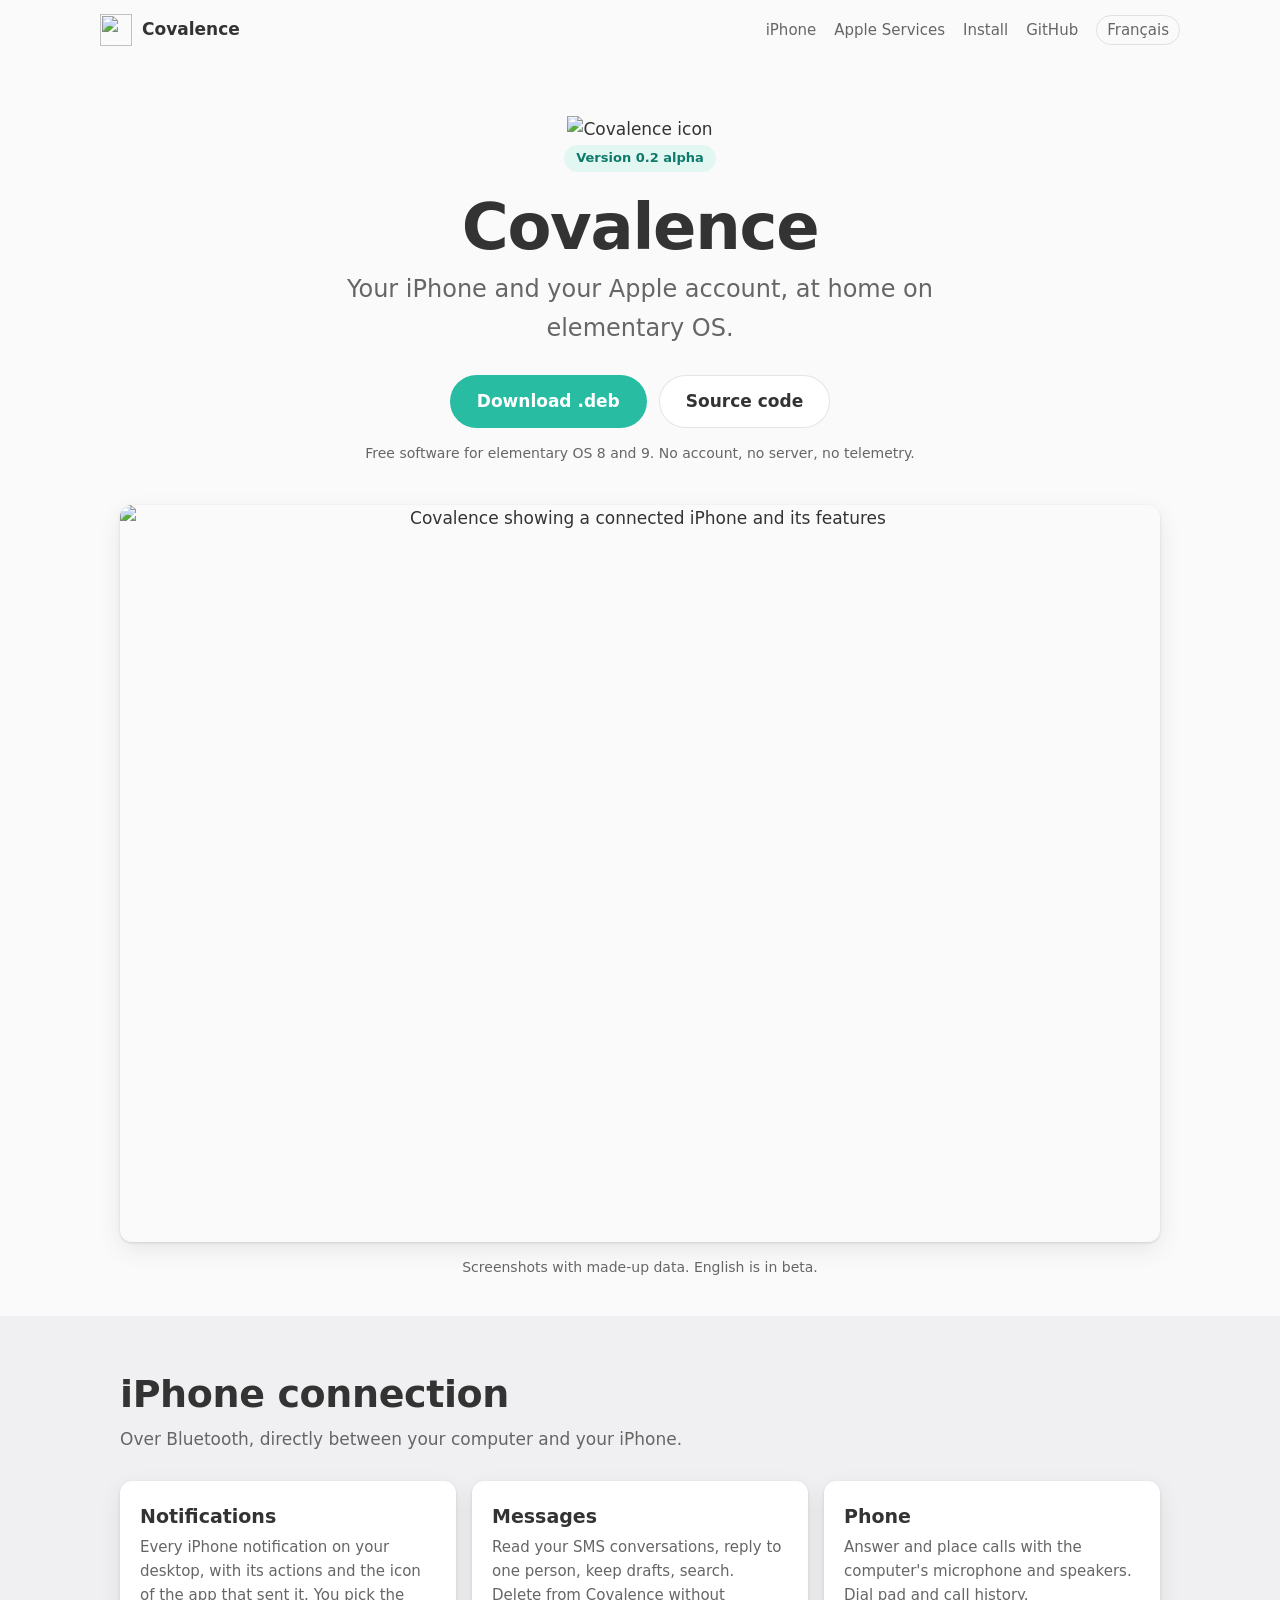
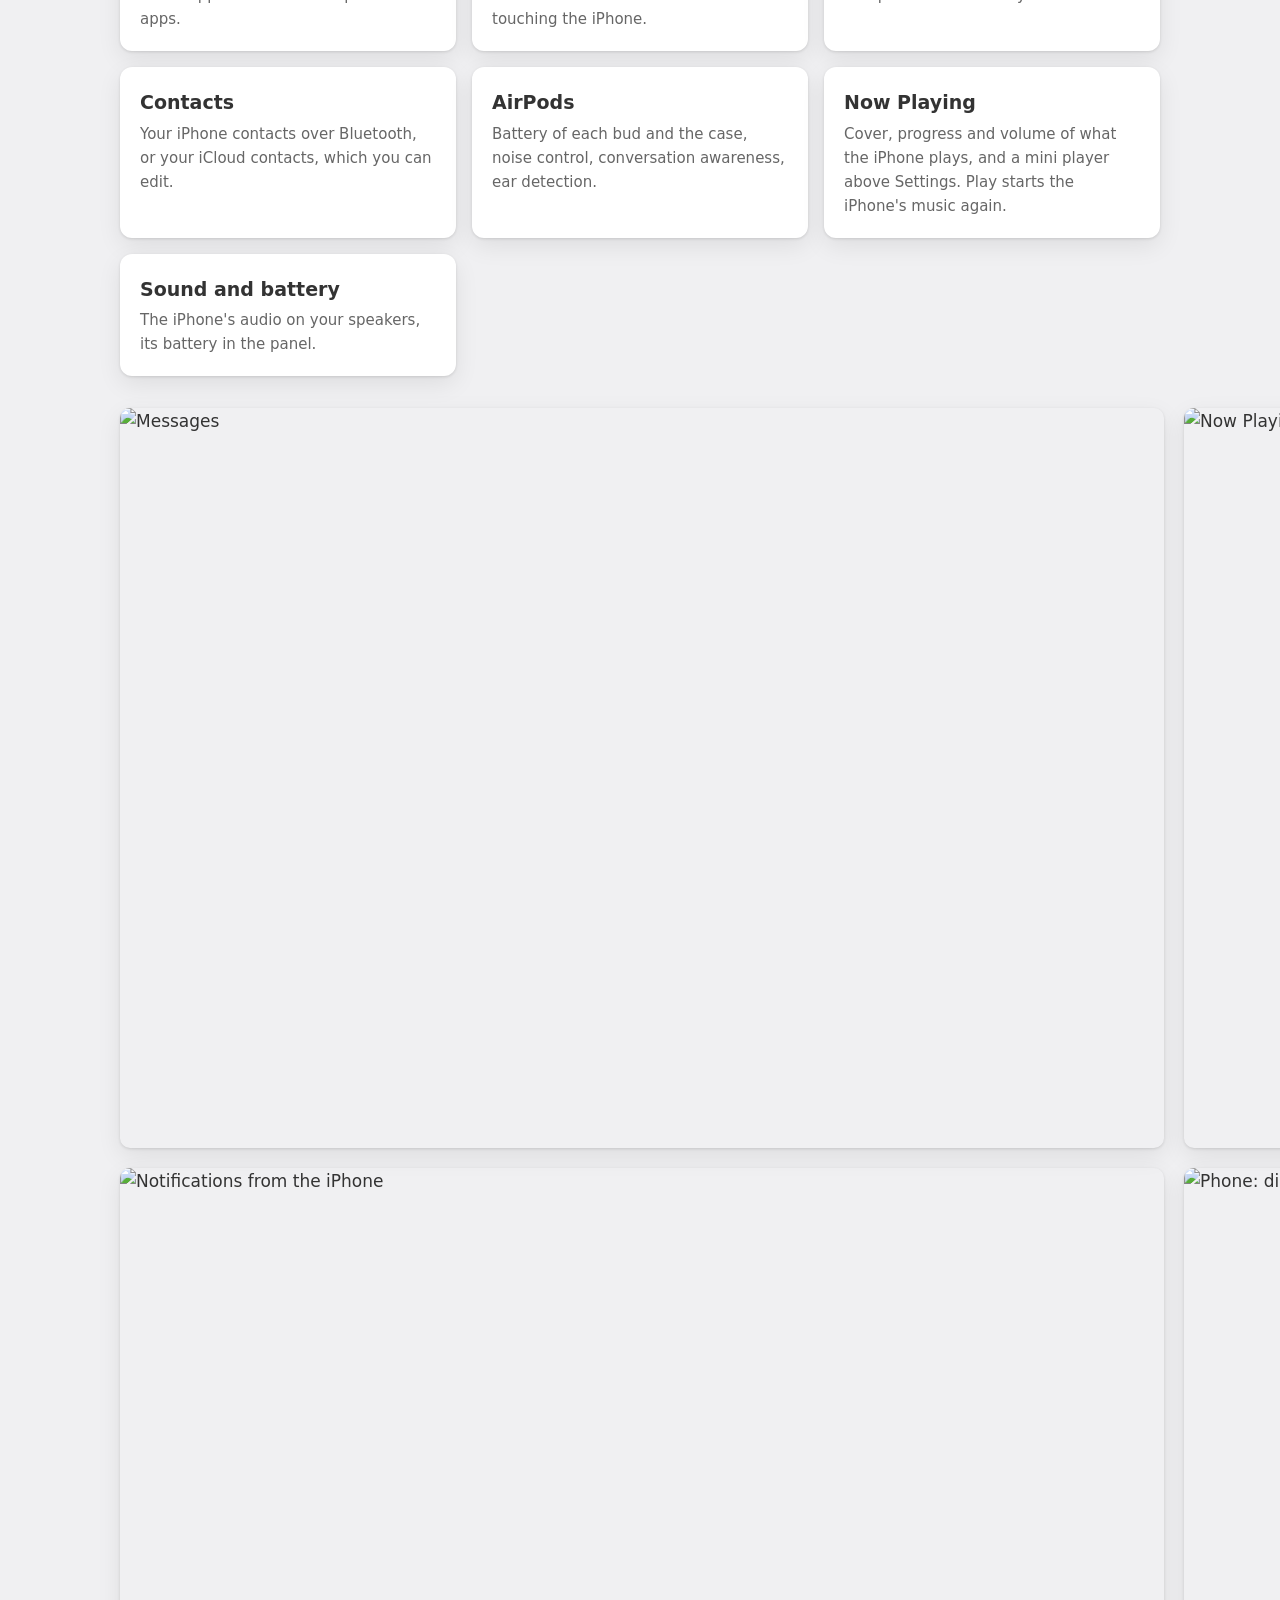
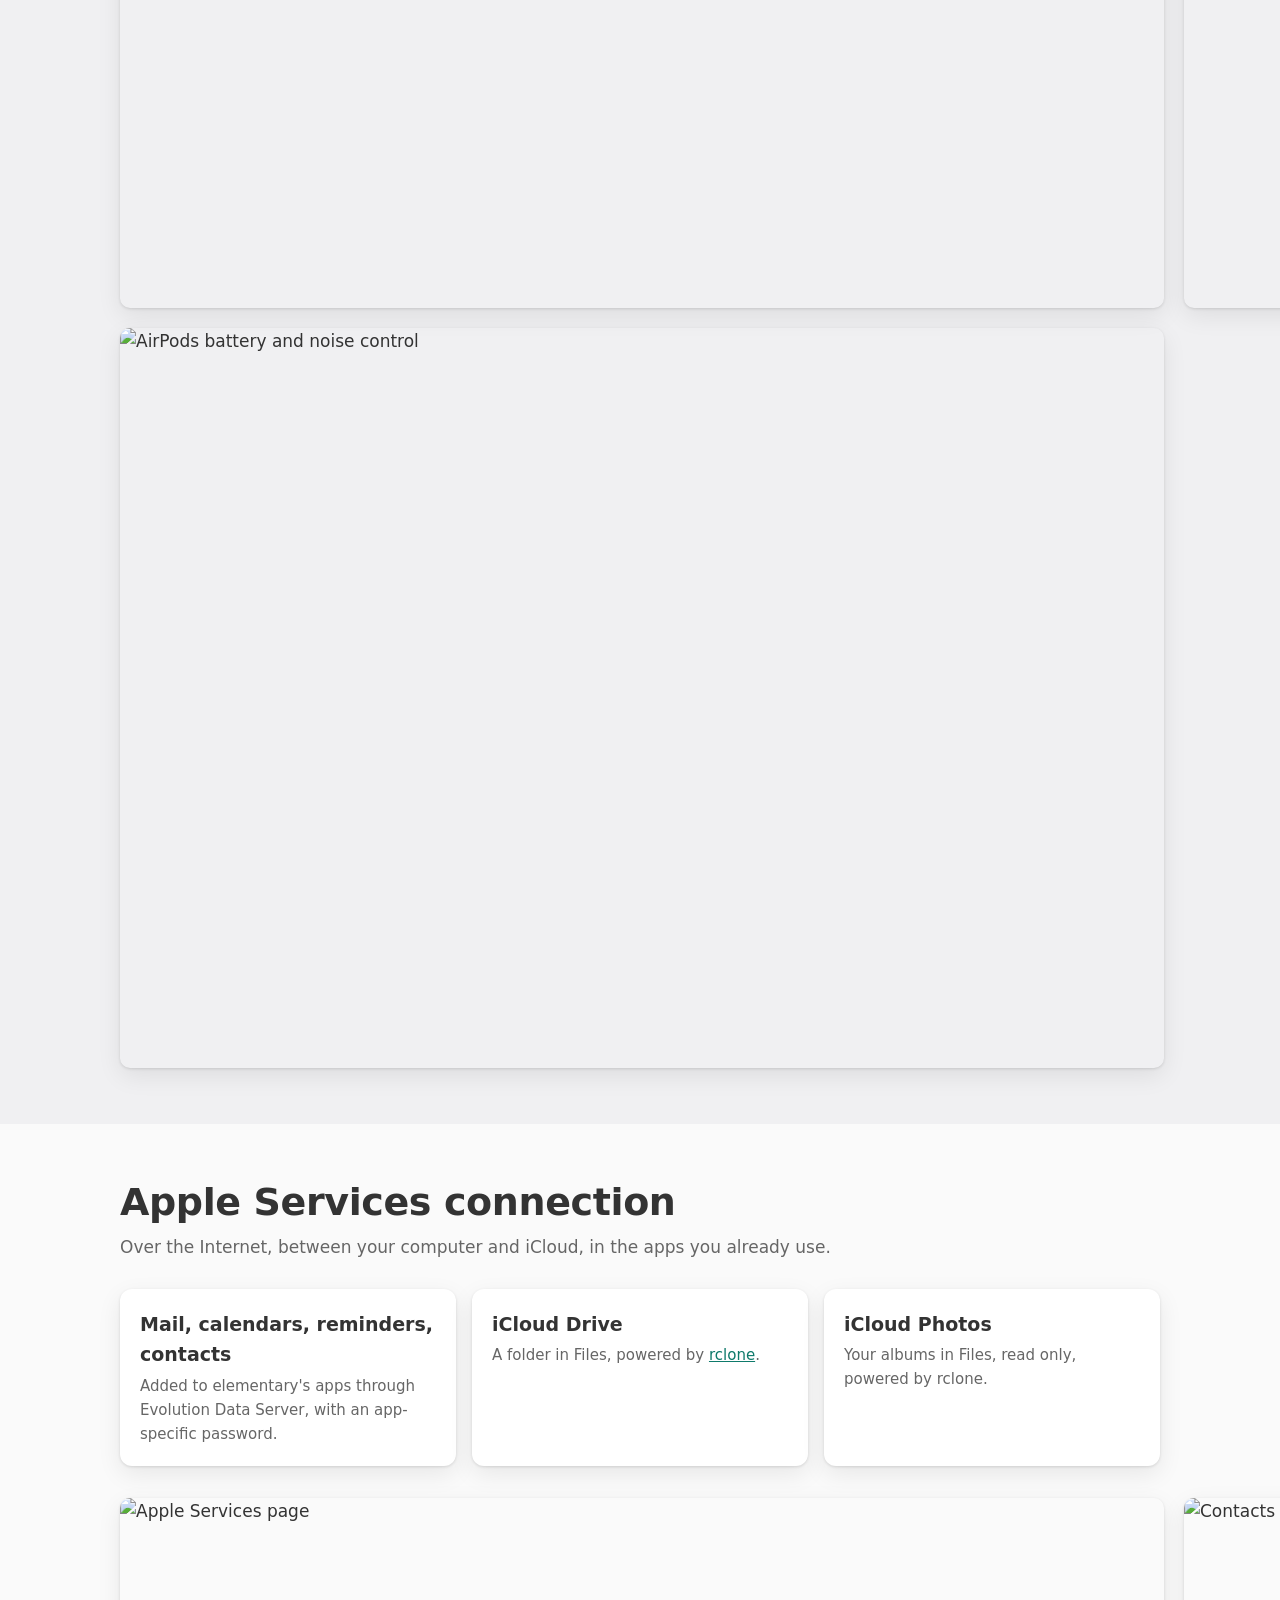
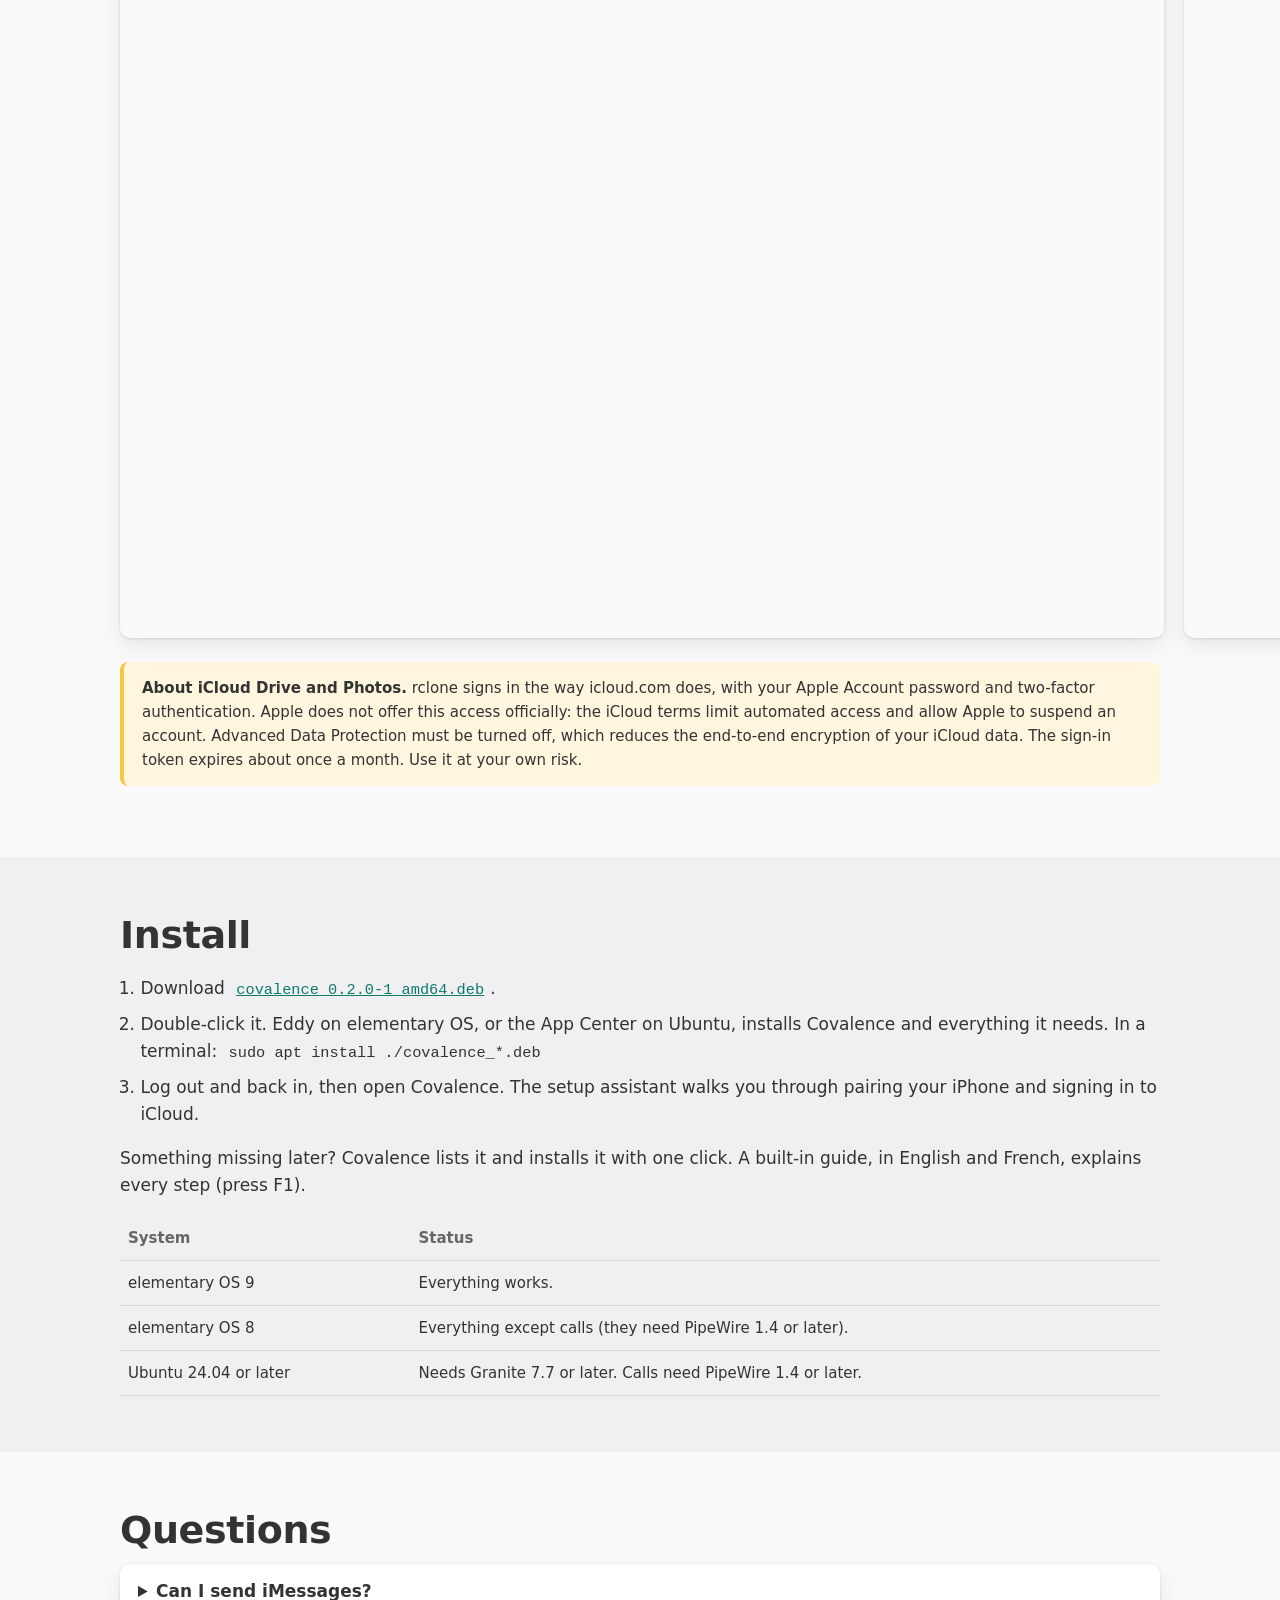
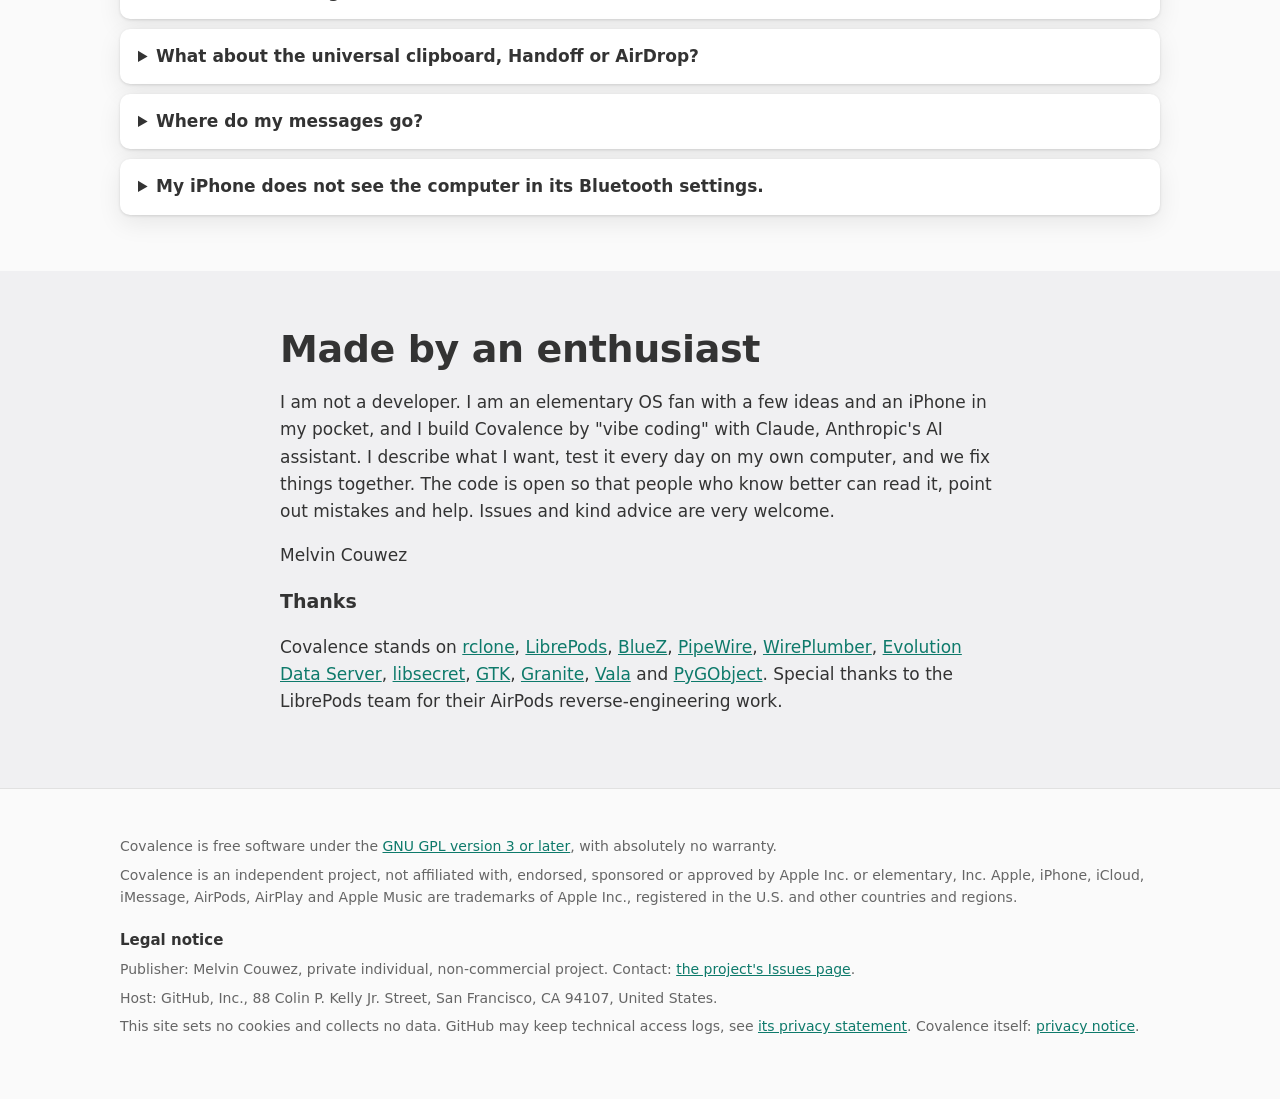
==== site/index.html @ 0061778c "Covalence 0.2.0 alpha Your iPhone and iCloud on elementary OS: notifications, messages, calls, conta" ====
<!doctype html>
<!-- SPDX-License-Identifier: GPL-3.0-or-later -->
<!-- SPDX-FileCopyrightText: 2026 Melvin Couwez -->
<html lang="en">
<head>
  <meta charset="utf-8">
  <meta name="viewport" content="width=device-width, initial-scale=1">
  <title>Covalence: your iPhone and iCloud on elementary OS</title>
  <meta name="description" content="Covalence brings iPhone notifications, messages, calls, contacts, AirPods and iCloud to elementary OS. Free software, no server, no telemetry.">
  <link rel="icon" href="icon.svg" type="image/svg+xml">
  <link rel="alternate" hreflang="fr" href="fr/">
  <link rel="stylesheet" href="style.css">
</head>
<body>
  <header class="wrap bar">
    <a class="brand" href="./"><img src="icon.svg" alt="">Covalence</a>
    <nav>
      <a class="section" href="#iphone">iPhone</a>
      <a class="section" href="#apple">Apple Services</a>
      <a class="section" href="#install">Install</a>
      <a href="https://github.com/melvincouwez-alt/covalence">GitHub</a>
      <a class="lang" href="fr/" hreflang="fr" lang="fr">Français</a>
    </nav>
  </header>

  <main>
    <div class="wrap hero">
      <img class="icon" src="icon.svg" alt="Covalence icon">
      <div><span class="badge">Version 0.2 alpha</span></div>
      <h1>Covalence</h1>
      <p class="lead">Your iPhone and your Apple account, at home on elementary OS.</p>
      <div class="actions">
        <a class="button primary" href="https://github.com/melvincouwez-alt/covalence/releases/latest">Download .deb</a>
        <a class="button" href="https://github.com/melvincouwez-alt/covalence">Source code</a>
      </div>
      <p class="small">Free software for elementary OS 8 and 9. No account, no server, no telemetry.</p>
      <img class="shot" src="screenshots/device.png" width="1044" height="740" alt="Covalence showing a connected iPhone and its features">
      <p class="small">Screenshots with made-up data. English is in beta.</p>
    </div>

    <section id="iphone" class="alt">
      <div class="wrap">
        <h2>iPhone connection</h2>
        <p class="intro">Over Bluetooth, directly between your computer and your iPhone.</p>
        <div class="grid">
          <div class="card"><h3>Notifications</h3><p>Every iPhone notification on your desktop, with its actions and the icon of the app that sent it. You pick the apps.</p></div>
          <div class="card"><h3>Messages</h3><p>Read your SMS conversations, reply to one person, keep drafts, search. Delete from Covalence without touching the iPhone.</p></div>
          <div class="card"><h3>Phone</h3><p>Answer and place calls with the computer's microphone and speakers. Dial pad and call history.</p></div>
          <div class="card"><h3>Contacts</h3><p>Your iPhone contacts over Bluetooth, or your iCloud contacts, which you can edit.</p></div>
          <div class="card"><h3>AirPods</h3><p>Battery of each bud and the case, noise control, conversation awareness, ear detection.</p></div>
          <div class="card"><h3>Now Playing</h3><p>Cover, progress and volume of what the iPhone plays, and a mini player above Settings. Play starts the iPhone's music again.</p></div>
          <div class="card"><h3>Sound and battery</h3><p>The iPhone's audio on your speakers, its battery in the panel.</p></div>
        </div>
        <div class="pair">
          <img src="screenshots/messages.png" width="1044" height="740" alt="Messages">
          <img src="screenshots/nowplaying.png" width="1044" height="740" alt="Now Playing">
          <img src="screenshots/notifications.png" width="1044" height="740" alt="Notifications from the iPhone">
          <img src="screenshots/phone.png" width="1044" height="740" alt="Phone: dial pad and call history">
          <img src="screenshots/headphones.png" width="1044" height="740" alt="AirPods battery and noise control">
        </div>
      </div>
    </section>

    <section id="apple">
      <div class="wrap">
        <h2>Apple Services connection</h2>
        <p class="intro">Over the Internet, between your computer and iCloud, in the apps you already use.</p>
        <div class="grid">
          <div class="card"><h3>Mail, calendars, reminders, contacts</h3><p>Added to elementary's apps through Evolution Data Server, with an app-specific password.</p></div>
          <div class="card"><h3>iCloud Drive</h3><p>A folder in Files, powered by <a href="https://rclone.org">rclone</a>.</p></div>
          <div class="card"><h3>iCloud Photos</h3><p>Your albums in Files, read only, powered by rclone.</p></div>
        </div>
        <div class="pair">
          <img src="screenshots/services.png" width="1044" height="740" alt="Apple Services page">
          <img src="screenshots/contacts.png" width="1044" height="740" alt="Contacts">
        </div>
        <p class="note"><strong>About iCloud Drive and Photos.</strong> rclone signs in the way icloud.com does, with your Apple Account password and two-factor authentication. Apple does not offer this access officially: the iCloud terms limit automated access and allow Apple to suspend an account. Advanced Data Protection must be turned off, which reduces the end-to-end encryption of your iCloud data. The sign-in token expires about once a month. Use it at your own risk.</p>
      </div>
    </section>

    <section id="install" class="alt">
      <div class="wrap">
        <h2>Install</h2>
        <ol class="steps">
          <li>Download <a href="https://github.com/melvincouwez-alt/covalence/releases/latest"><code>covalence_0.2.0-1_amd64.deb</code></a>.</li>
          <li>Double-click it. Eddy on elementary OS, or the App Center on Ubuntu, installs Covalence and everything it needs. In a terminal: <code>sudo apt install ./covalence_*.deb</code></li>
          <li>Log out and back in, then open Covalence. The setup assistant walks you through pairing your iPhone and signing in to iCloud.</li>
        </ol>
        <p>Something missing later? Covalence lists it and installs it with one click. A built-in guide, in English and French, explains every step (press F1).</p>
        <table>
          <tr><th>System</th><th>Status</th></tr>
          <tr><td>elementary OS 9</td><td>Everything works.</td></tr>
          <tr><td>elementary OS 8</td><td>Everything except calls (they need PipeWire 1.4 or later).</td></tr>
          <tr><td>Ubuntu 24.04 or later</td><td>Needs Granite 7.7 or later. Calls need PipeWire 1.4 or later.</td></tr>
        </table>
      </div>
    </section>

    <section id="faq">
      <div class="wrap">
        <h2>Questions</h2>
        <details><summary>Can I send iMessages?</summary><p>No. Bluetooth only lets a computer send an SMS to one person. Group replies and attachments stay on the iPhone.</p></details>
        <details><summary>What about the universal clipboard, Handoff or AirDrop?</summary><p>Not possible: they need Apple's own encryption and Wi-Fi stack.</p></details>
        <details><summary>Where do my messages go?</summary><p>Nowhere but your computer. Covalence has no server and sends no statistics. Read the <a href="https://github.com/melvincouwez-alt/covalence/blob/HEAD/docs/privacy.md">privacy notice</a>.</p></details>
        <details><summary>My iPhone does not see the computer in its Bluetooth settings.</summary><p>That is normal for this kind of accessory. The guide shows how to pair with the free nRF Connect app.</p></details>
      </div>
    </section>

    <section class="alt">
      <div class="wrap who">
        <h2>Made by an enthusiast</h2>
        <p>I am not a developer. I am an elementary OS fan with a few ideas and an iPhone in my pocket, and I build Covalence by "vibe coding" with Claude, Anthropic's AI assistant. I describe what I want, test it every day on my own computer, and we fix things together. The code is open so that people who know better can read it, point out mistakes and help. Issues and kind advice are very welcome.</p>
        <p>Melvin Couwez</p>
        <h3>Thanks</h3>
        <p>Covalence stands on
          <a href="https://github.com/rclone/rclone">rclone</a>,
          <a href="https://github.com/librepods-org/librepods">LibrePods</a>,
          <a href="https://github.com/bluez/bluez">BlueZ</a>,
          <a href="https://gitlab.freedesktop.org/pipewire/pipewire">PipeWire</a>,
          <a href="https://gitlab.freedesktop.org/pipewire/wireplumber">WirePlumber</a>,
          <a href="https://gitlab.gnome.org/GNOME/evolution-data-server">Evolution Data Server</a>,
          <a href="https://gitlab.gnome.org/GNOME/libsecret">libsecret</a>,
          <a href="https://gitlab.gnome.org/GNOME/gtk">GTK</a>,
          <a href="https://github.com/elementary/granite">Granite</a>,
          <a href="https://gitlab.gnome.org/GNOME/vala">Vala</a> and
          <a href="https://gitlab.gnome.org/GNOME/pygobject">PyGObject</a>.
          Special thanks to the LibrePods team for their AirPods reverse-engineering work.</p>
      </div>
    </section>
  </main>

  <footer>
    <div class="wrap">
      <p>Covalence is free software under the <a href="https://github.com/melvincouwez-alt/covalence/blob/HEAD/LICENSE">GNU GPL version 3 or later</a>, with absolutely no warranty.</p>
      <p>Covalence is an independent project, not affiliated with, endorsed, sponsored or approved by Apple Inc. or elementary, Inc. Apple, iPhone, iCloud, iMessage, AirPods, AirPlay and Apple Music are trademarks of Apple Inc., registered in the U.S. and other countries and regions.</p>
      <h3>Legal notice</h3>
      <p>Publisher: Melvin Couwez, private individual, non-commercial project. Contact: <a href="https://github.com/melvincouwez-alt/covalence/issues">the project's Issues page</a>.</p>
      <p>Host: GitHub, Inc., 88 Colin P. Kelly Jr. Street, San Francisco, CA 94107, United States.</p>
      <p>This site sets no cookies and collects no data. GitHub may keep technical access logs, see <a href="https://docs.github.com/en/site-policy/privacy-policies/github-general-privacy-statement">its privacy statement</a>. Covalence itself: <a href="https://github.com/melvincouwez-alt/covalence/blob/HEAD/docs/privacy.md">privacy notice</a>.</p>
    </div>
  </footer>
</body>
</html>
---- site/style.css ----
/* SPDX-License-Identifier: GPL-3.0-or-later */
/* SPDX-FileCopyrightText: 2026 Melvin Couwez */
:root {
  --bg: #fafafa;
  --bg-alt: #f0f0f2;
  --card: #ffffff;
  --text: #333333;
  --dim: #666666;
  --line: rgba(0, 0, 0, 0.1);
  --accent: #0e7a6b;
  --accent-soft: #e3f7f2;
  --button: #28bca3;
  --button-text: #ffffff;
  --warn-bg: #fff6e0;
  --warn-line: #f9c440;
  --shadow: 0 1px 3px rgba(0, 0, 0, 0.12), 0 8px 24px rgba(0, 0, 0, 0.08);
  color-scheme: light dark;
}

@media (prefers-color-scheme: dark) {
  :root {
    --bg: #1f1f23;
    --bg-alt: #26262b;
    --card: #2d2d33;
    --text: #e8e8ea;
    --dim: #a8a8b0;
    --line: rgba(255, 255, 255, 0.1);
    --accent: #89ffdd;
    --accent-soft: #1d3a34;
    --button: #28bca3;
    --button-text: #0b1f1b;
    --warn-bg: #3a3222;
    --warn-line: #d48e15;
    --shadow: 0 1px 3px rgba(0, 0, 0, 0.4), 0 8px 24px rgba(0, 0, 0, 0.3);
  }
}

* { box-sizing: border-box; }

html { -webkit-text-size-adjust: 100%; }

body {
  margin: 0;
  background: var(--bg);
  color: var(--text);
  font-family: "Inter", "Open Sans", system-ui, -apple-system, "Segoe UI", Roboto, sans-serif;
  font-size: 17px;
  line-height: 1.6;
}

a { color: var(--accent); }

img { max-width: 100%; height: auto; }

.wrap { max-width: 1080px; margin: 0 auto; padding: 0 20px; }

/* top bar */
.bar { display: flex; align-items: center; justify-content: space-between; padding: 14px 0; }
.bar .brand { display: flex; align-items: center; gap: 10px; font-weight: 700; color: var(--text); text-decoration: none; }
.bar .brand img { width: 32px; height: 32px; }
.bar nav { display: flex; gap: 18px; align-items: center; font-size: 15px; }
.bar nav a { color: var(--dim); text-decoration: none; }
.bar nav a:hover { color: var(--text); }
.lang { border: 1px solid var(--line); border-radius: 999px; padding: 2px 10px; }

/* hero */
.hero { text-align: center; padding: 56px 20px 24px; }
.hero img.icon { width: 160px; height: 160px; }
.hero h1 { font-size: clamp(40px, 7vw, 64px); line-height: 1.1; margin: 12px 0 8px; letter-spacing: -0.02em; }
.hero p.lead { font-size: clamp(19px, 2.6vw, 24px); color: var(--dim); max-width: 720px; margin: 0 auto 28px; }
.badge { display: inline-block; font-size: 13px; font-weight: 600; color: var(--accent); background: var(--accent-soft); border-radius: 999px; padding: 3px 12px; margin-bottom: 8px; }

.actions { display: flex; flex-wrap: wrap; gap: 12px; justify-content: center; }
.button { display: inline-block; padding: 12px 26px; border-radius: 999px; font-weight: 600; text-decoration: none; border: 1px solid var(--line); color: var(--text); background: var(--card); }
.button.primary { background: var(--button); color: var(--button-text); border-color: transparent; }
.button:hover { filter: brightness(1.05); }
.small { font-size: 14px; color: var(--dim); }

.shot { display: block; margin: 40px auto 0; border-radius: 12px; box-shadow: var(--shadow); }

/* sections */
section { padding: 56px 0; }
section.alt { background: var(--bg-alt); }
h2 { font-size: clamp(28px, 4vw, 38px); line-height: 1.2; margin: 0 0 8px; letter-spacing: -0.01em; }
h2 + p.intro { color: var(--dim); margin-top: 0; max-width: 760px; }
h3 { font-size: 19px; margin: 0 0 4px; }

.grid { display: grid; grid-template-columns: repeat(auto-fit, minmax(280px, 1fr)); gap: 16px; margin-top: 28px; }
.card { background: var(--card); border-radius: 12px; padding: 20px; box-shadow: var(--shadow); }
.card p { margin: 0; color: var(--dim); font-size: 15px; }

.pair { display: grid; grid-template-columns: 1fr 1fr; gap: 20px; margin-top: 32px; }
.pair img { border-radius: 10px; box-shadow: var(--shadow); }
@media (max-width: 720px) { .pair { grid-template-columns: 1fr; } }

.note { background: var(--warn-bg); border-left: 4px solid var(--warn-line); border-radius: 8px; padding: 14px 18px; margin-top: 24px; font-size: 15px; }

ol.steps { padding-left: 1.2em; }
ol.steps li { margin-bottom: 8px; }
code { font-family: "Roboto Mono", ui-monospace, monospace; font-size: 0.9em; background: var(--bg-alt); padding: 1px 6px; border-radius: 4px; }

table { width: 100%; border-collapse: collapse; margin-top: 16px; font-size: 15px; }
th, td { text-align: left; padding: 10px 8px; border-bottom: 1px solid var(--line); vertical-align: top; }
th { color: var(--dim); font-weight: 600; }

details { background: var(--card); border-radius: 10px; padding: 14px 18px; margin-top: 10px; box-shadow: var(--shadow); }
summary { cursor: pointer; font-weight: 600; }
details p { color: var(--dim); margin: 10px 0 0; }

.who { max-width: 760px; }

footer { padding: 40px 0 56px; font-size: 14px; color: var(--dim); border-top: 1px solid var(--line); }
footer h3 { font-size: 15px; color: var(--text); margin-top: 20px; }
footer p { margin: 6px 0; }

@media (max-width: 720px) {
  .bar nav a.section { display: none; }
  .bar nav { gap: 12px; }
  .grid { grid-template-columns: 1fr; }
}
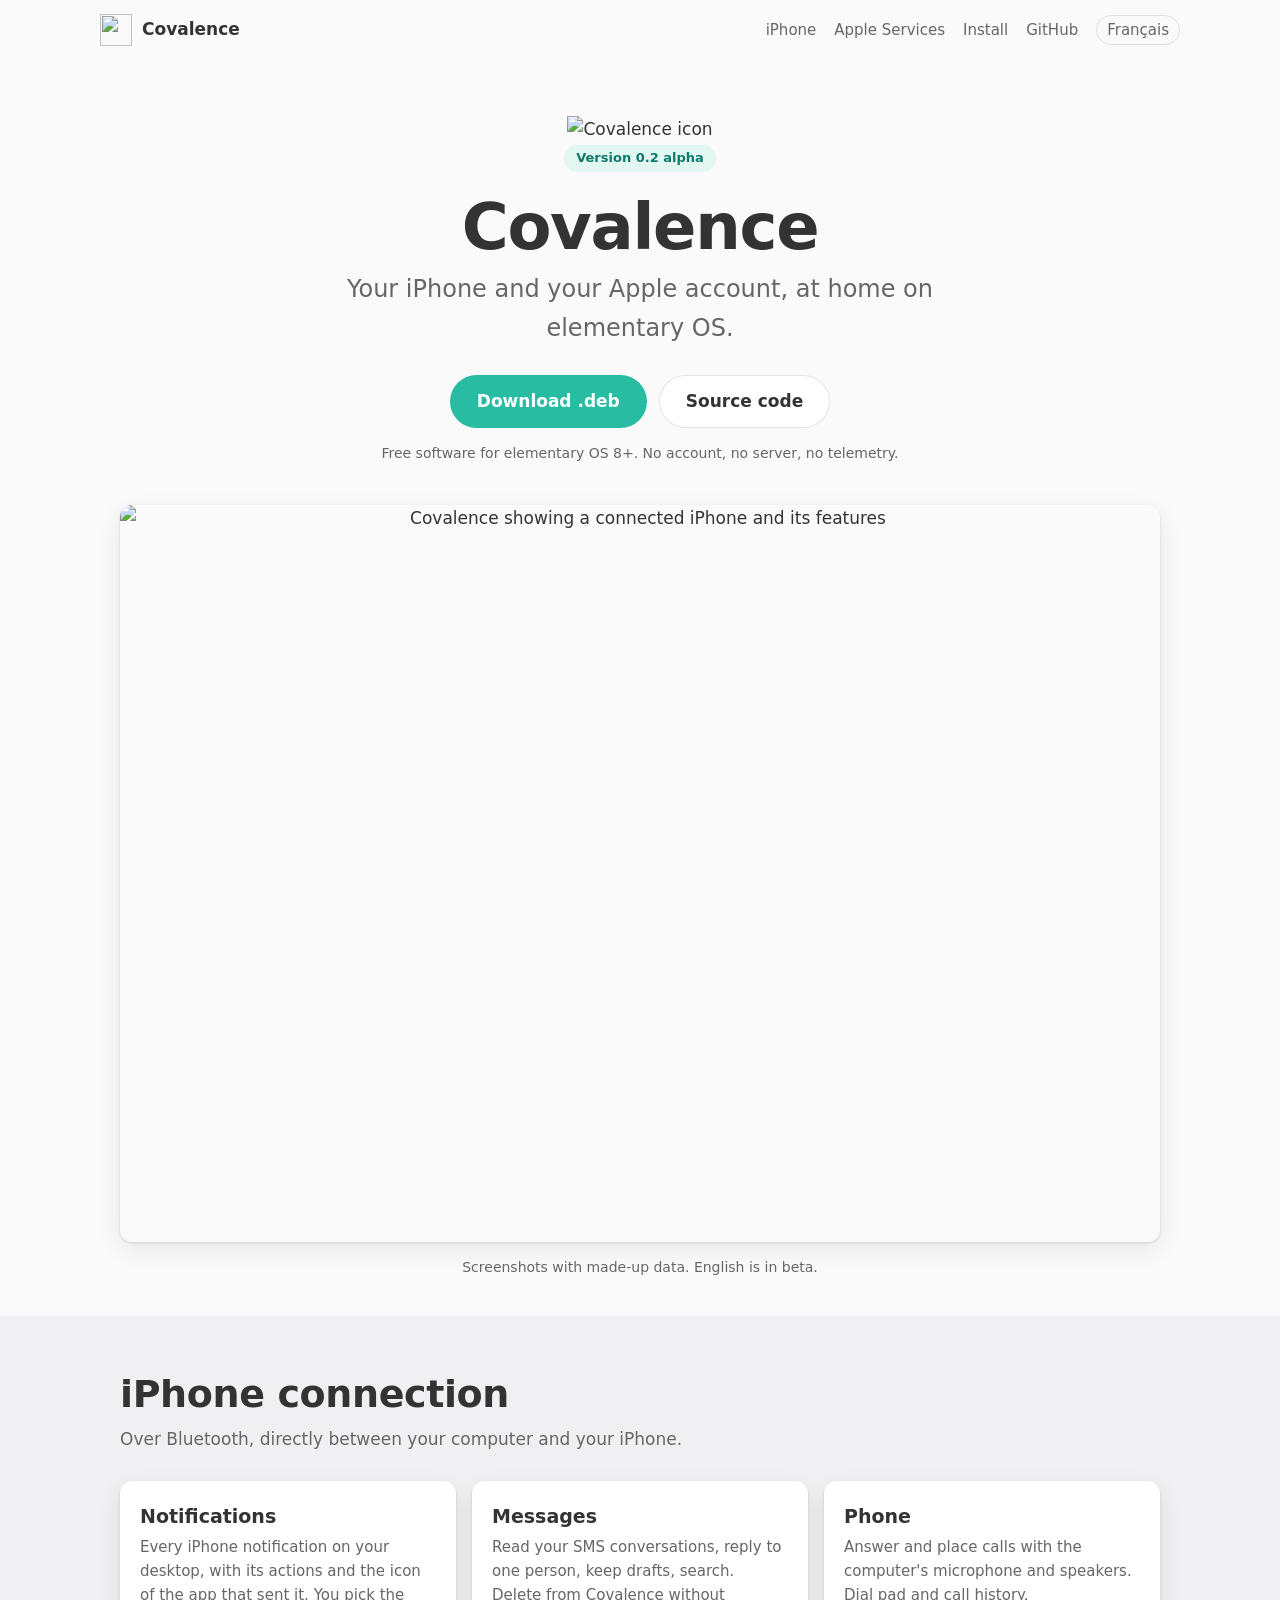
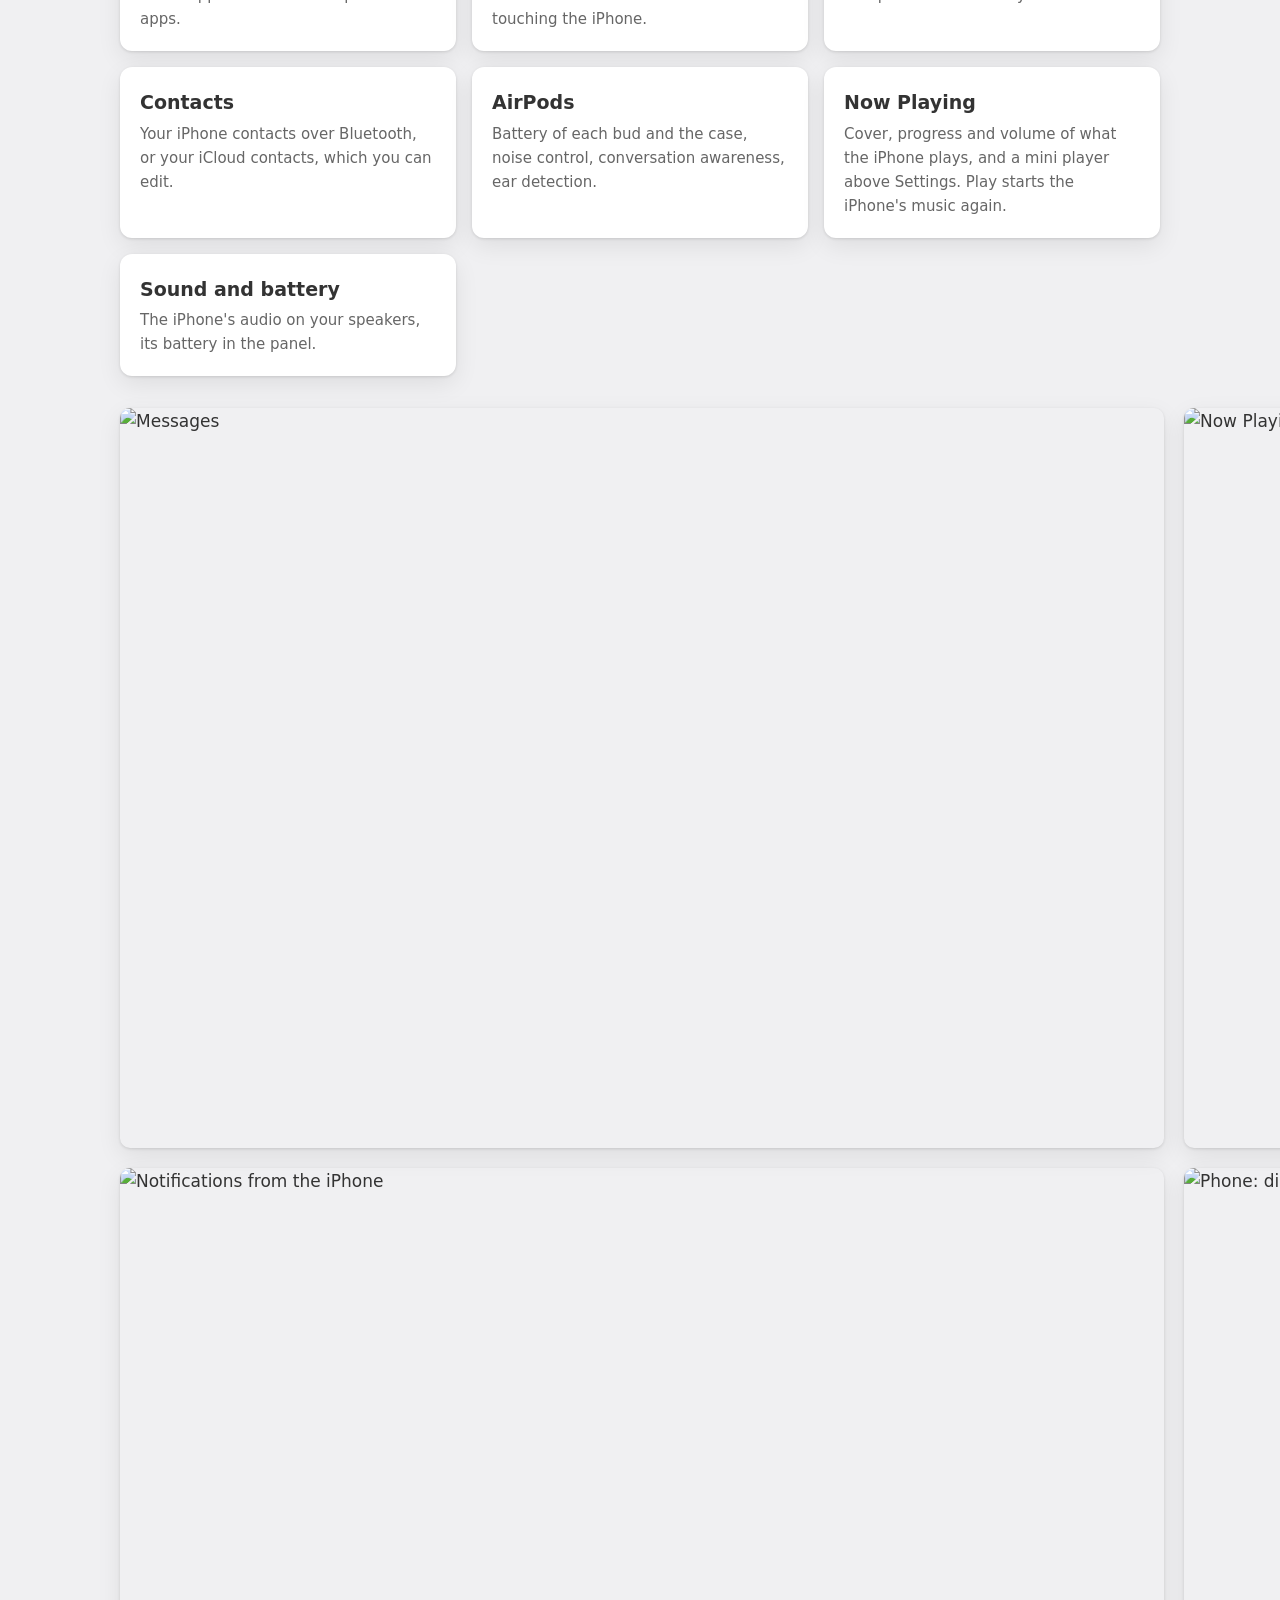
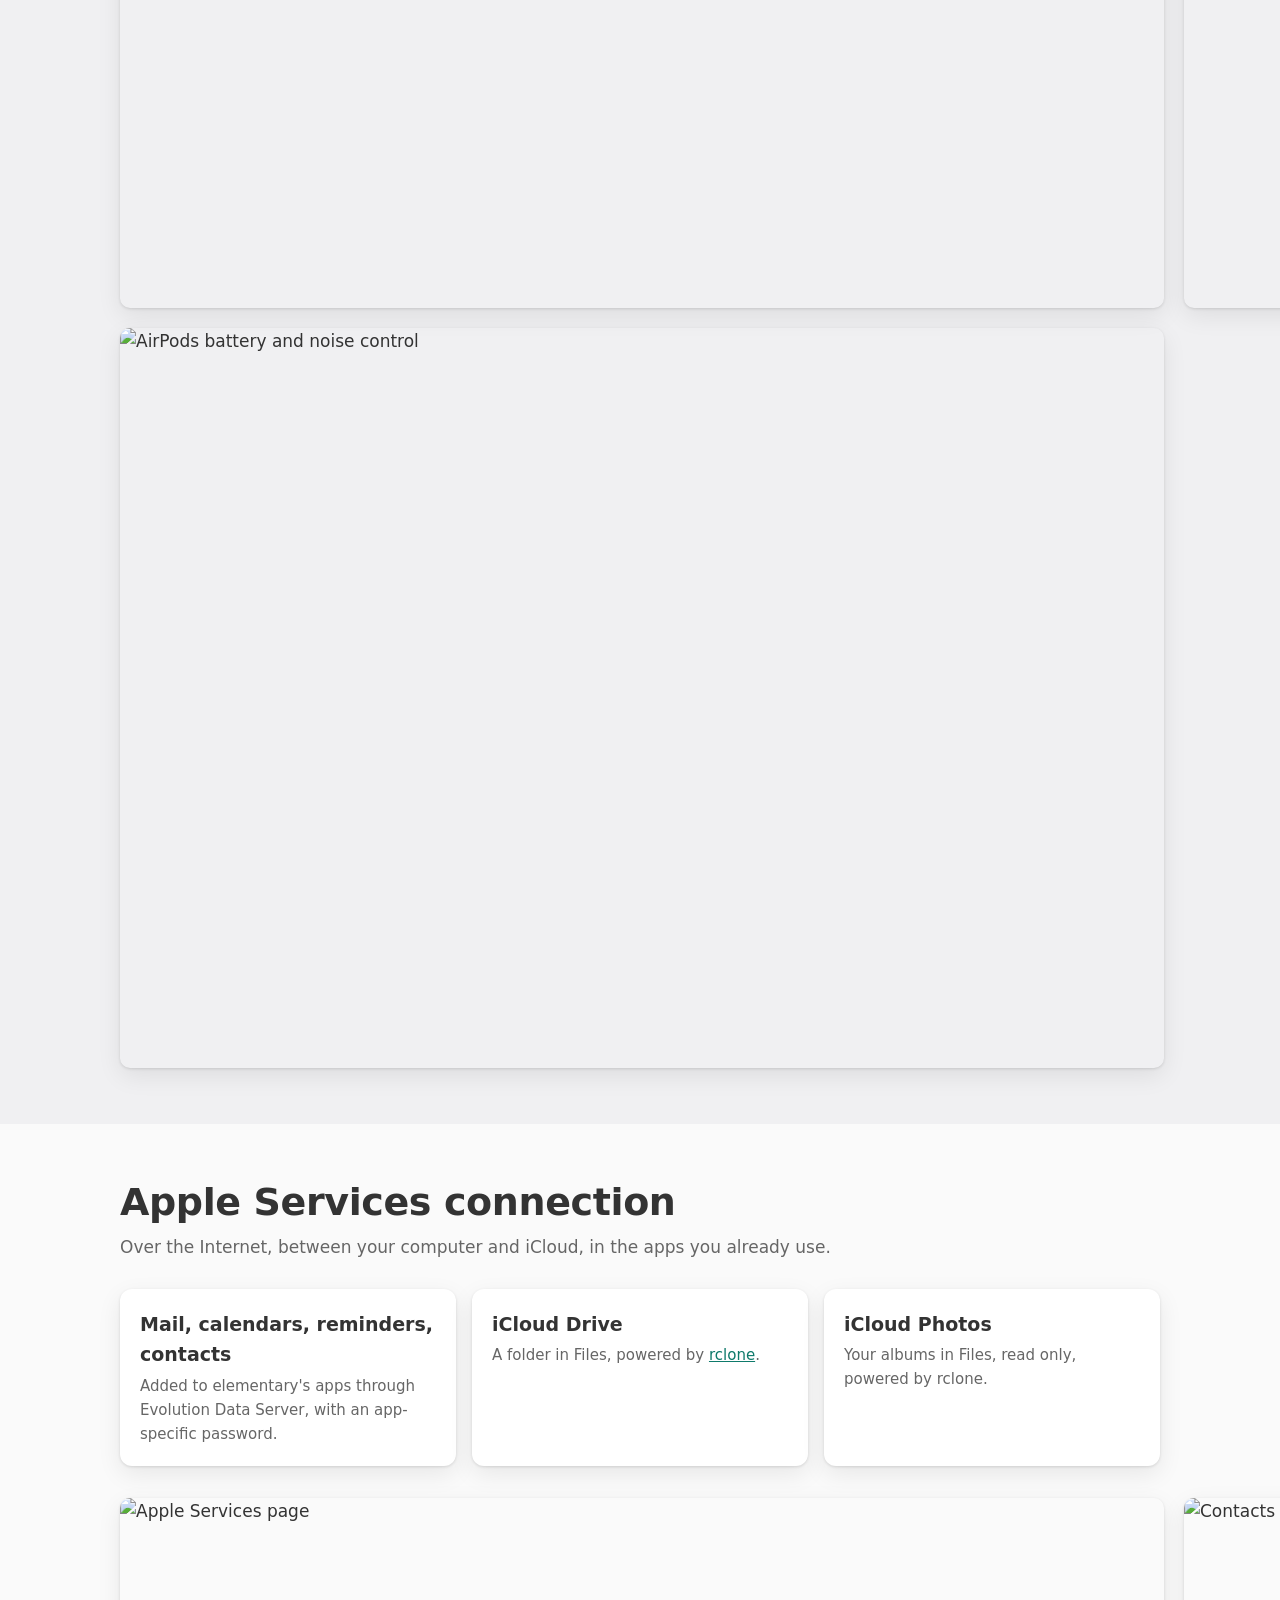
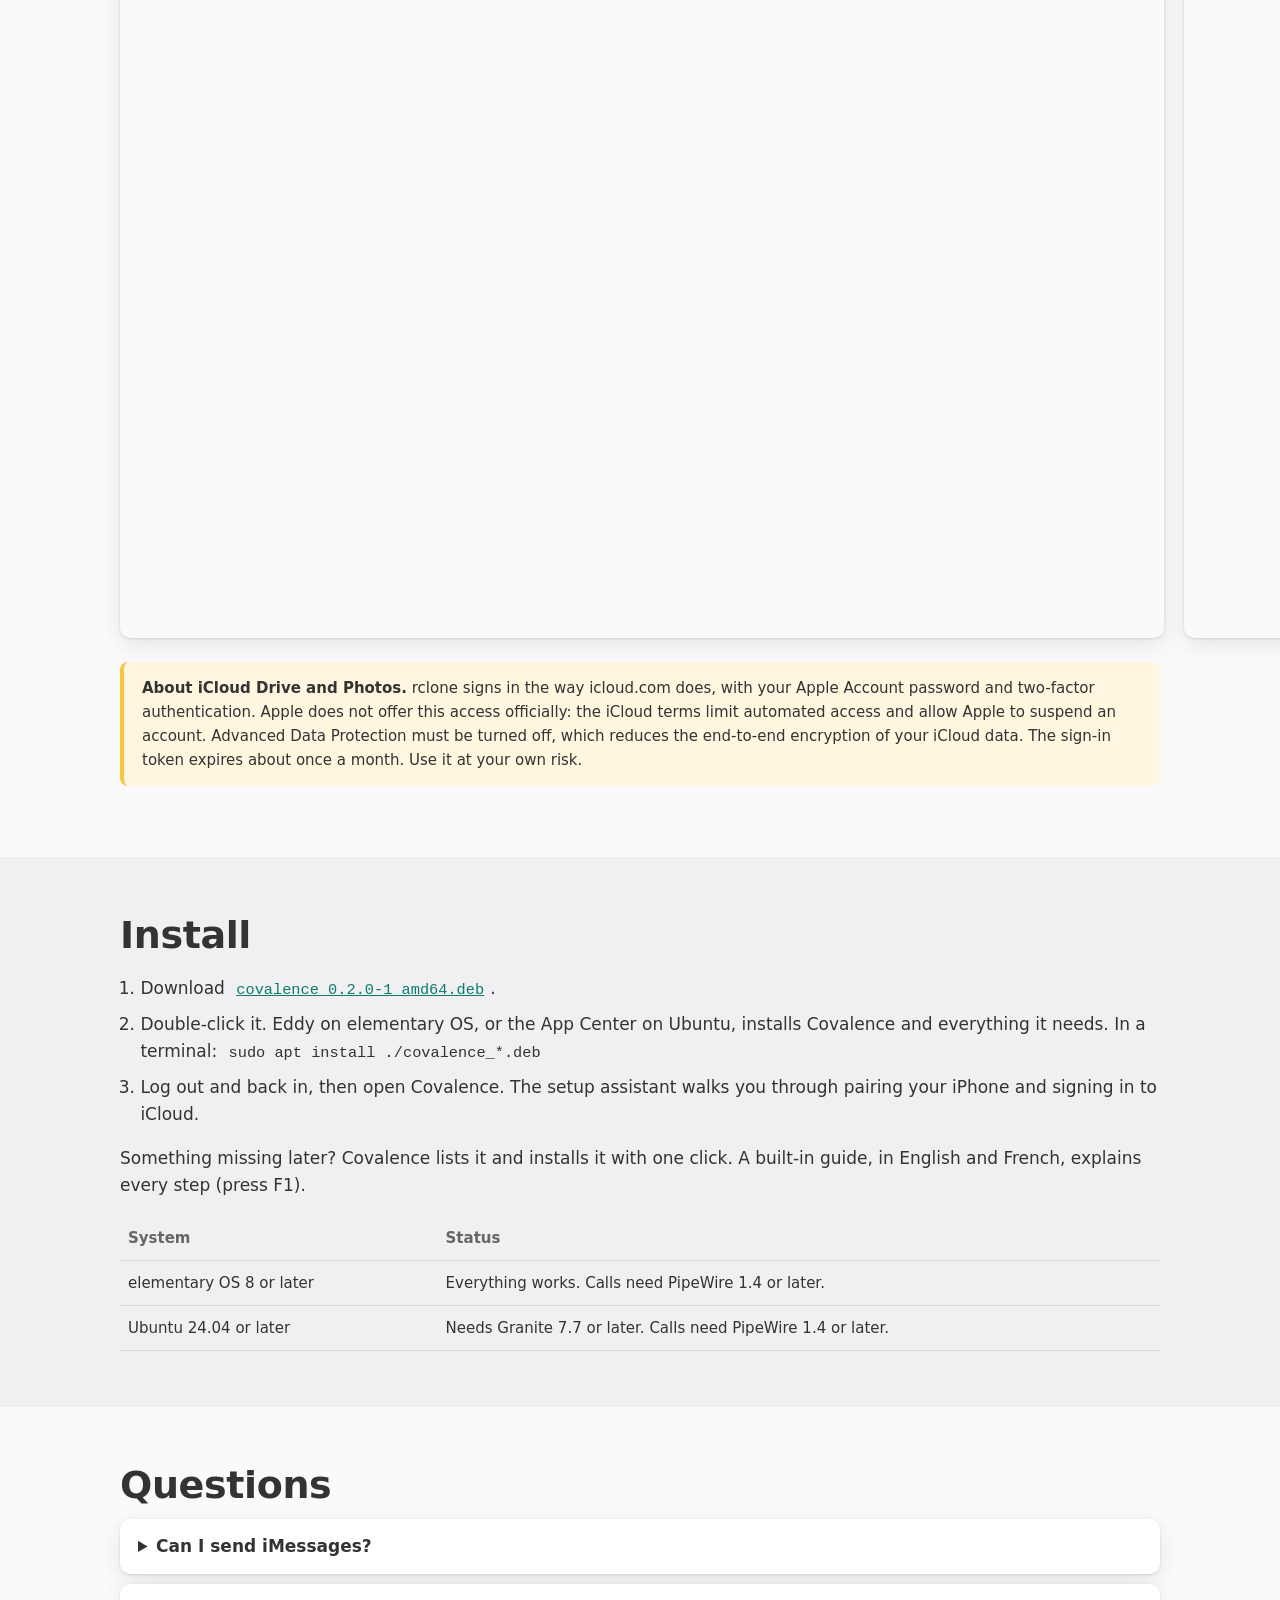
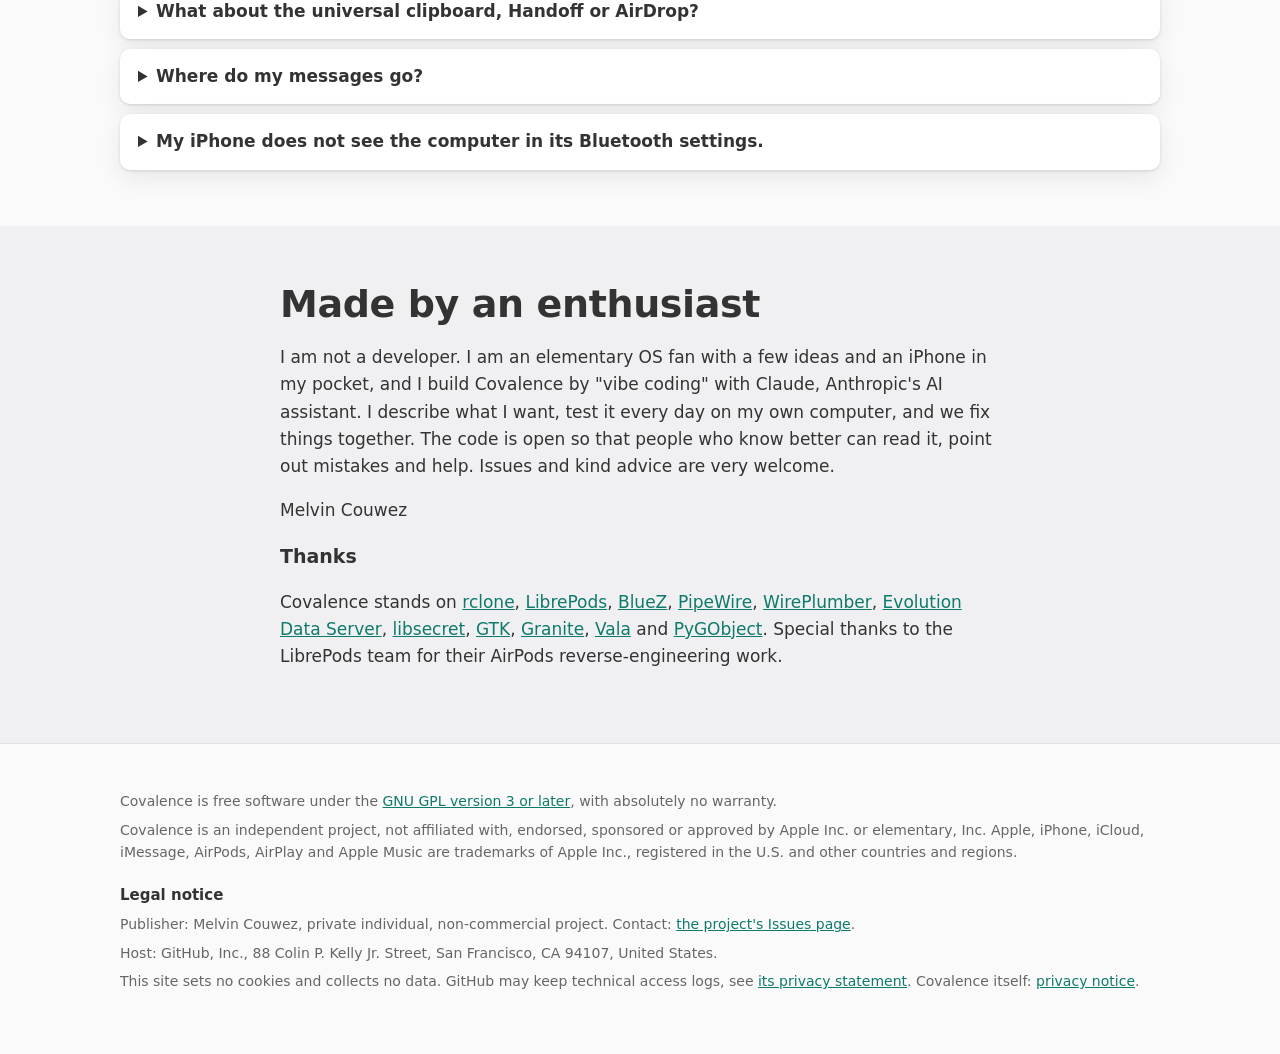
==== commit b7a18329: "Present Covalence as free software for elementary OS 8+ Calls need PipeWire 1.4 or later; message re" ====
--- a/site/index.html
+++ b/site/index.html
@@ -33,7 +33,7 @@
         <a class="button primary" href="https://github.com/melvincouwez-alt/covalence/releases/latest">Download .deb</a>
         <a class="button" href="https://github.com/melvincouwez-alt/covalence">Source code</a>
       </div>
-      <p class="small">Free software for elementary OS 8 and 9. No account, no server, no telemetry.</p>
+      <p class="small">Free software for elementary OS 8+. No account, no server, no telemetry.</p>
       <img class="shot" src="screenshots/device.png" width="1044" height="740" alt="Covalence showing a connected iPhone and its features">
       <p class="small">Screenshots with made-up data. English is in beta.</p>
     </div>
@@ -89,8 +89,7 @@
         <p>Something missing later? Covalence lists it and installs it with one click. A built-in guide, in English and French, explains every step (press F1).</p>
         <table>
           <tr><th>System</th><th>Status</th></tr>
-          <tr><td>elementary OS 9</td><td>Everything works.</td></tr>
-          <tr><td>elementary OS 8</td><td>Everything except calls (they need PipeWire 1.4 or later).</td></tr>
+          <tr><td>elementary OS 8 or later</td><td>Everything works. Calls need PipeWire 1.4 or later.</td></tr>
           <tr><td>Ubuntu 24.04 or later</td><td>Needs Granite 7.7 or later. Calls need PipeWire 1.4 or later.</td></tr>
         </table>
       </div>
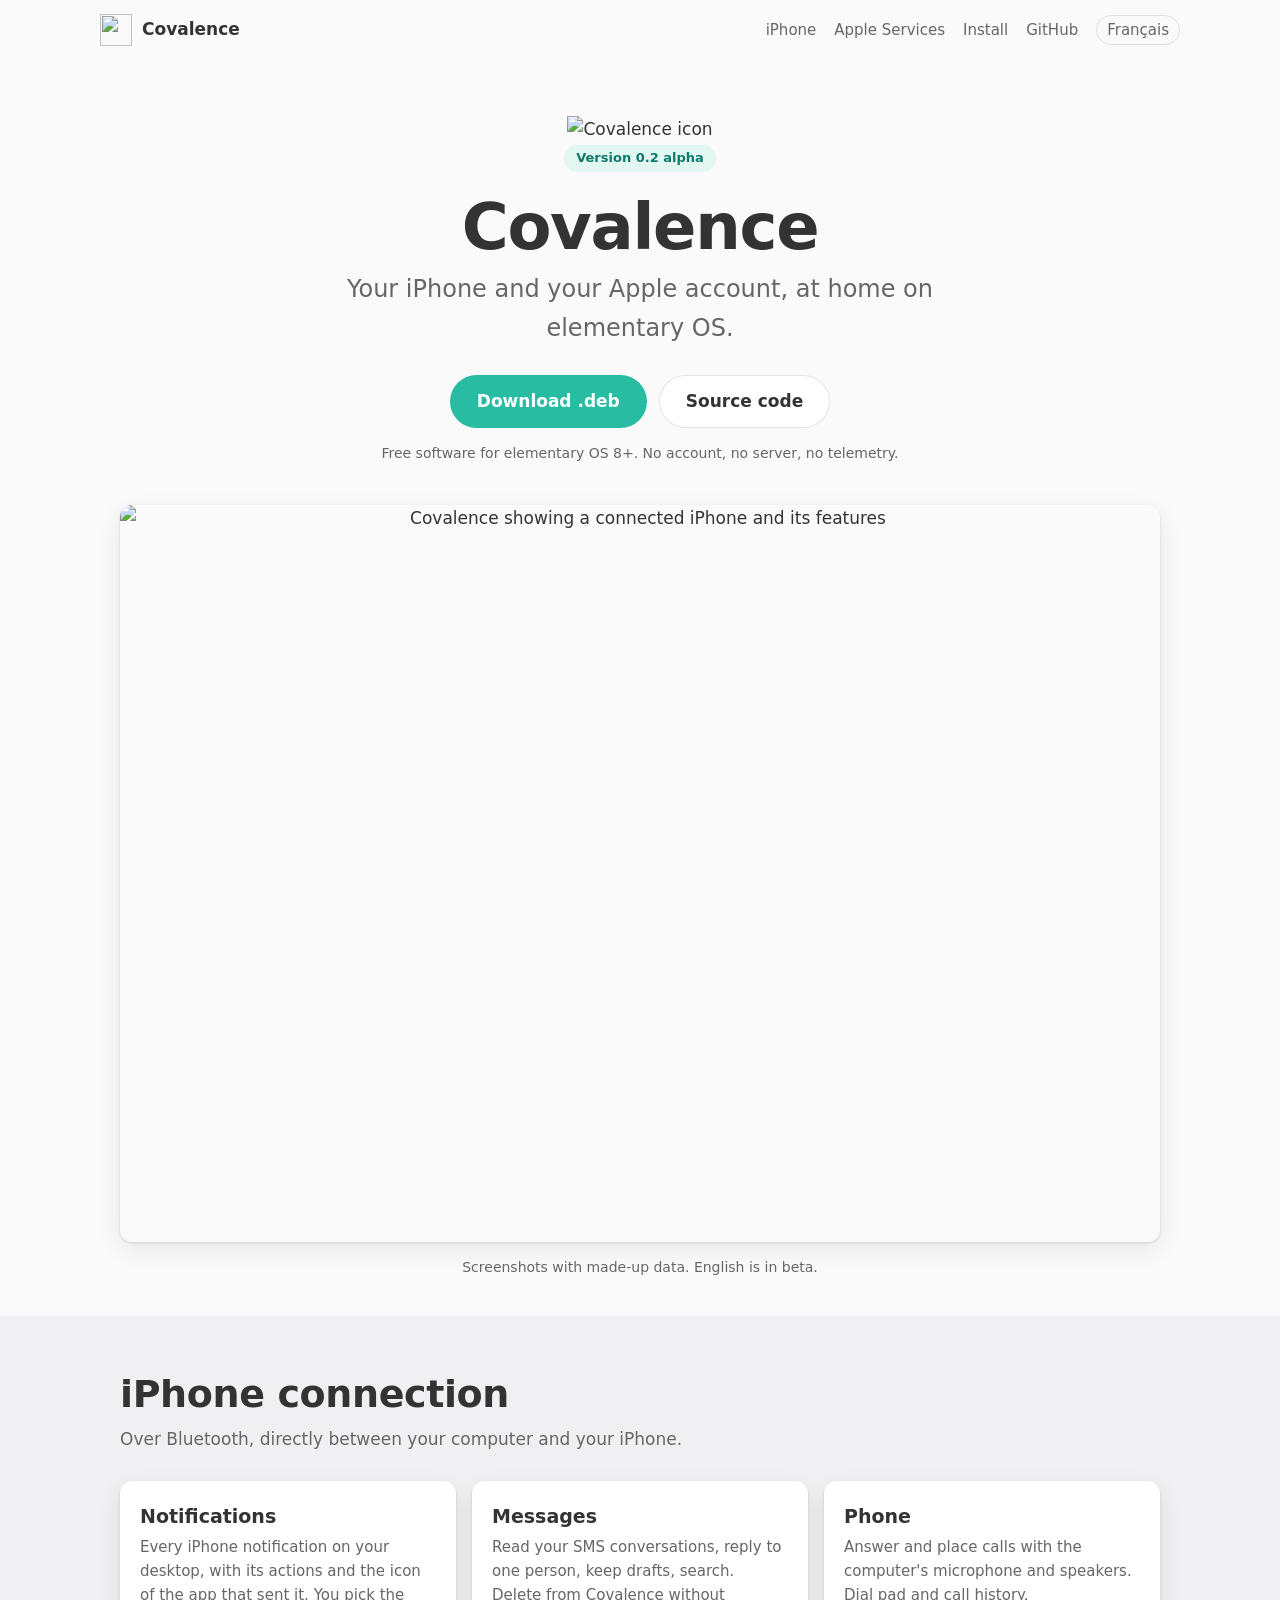
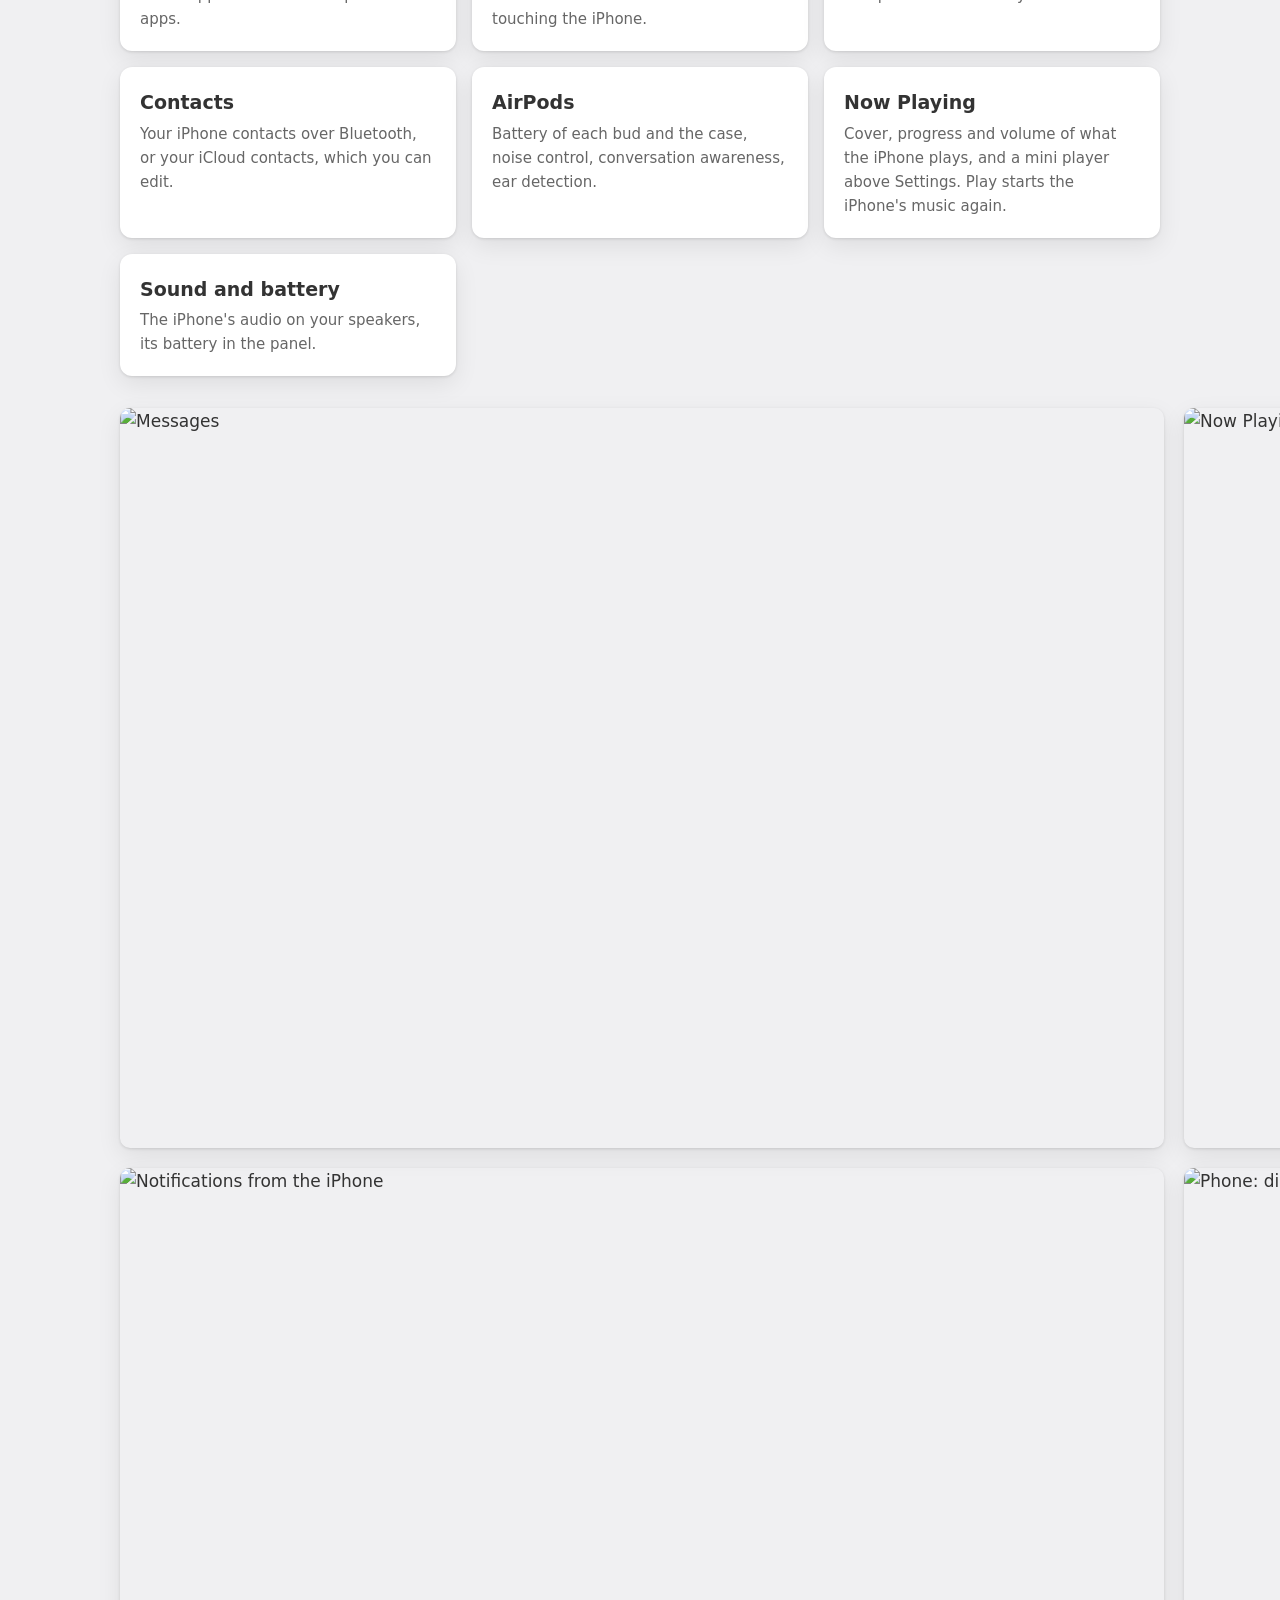
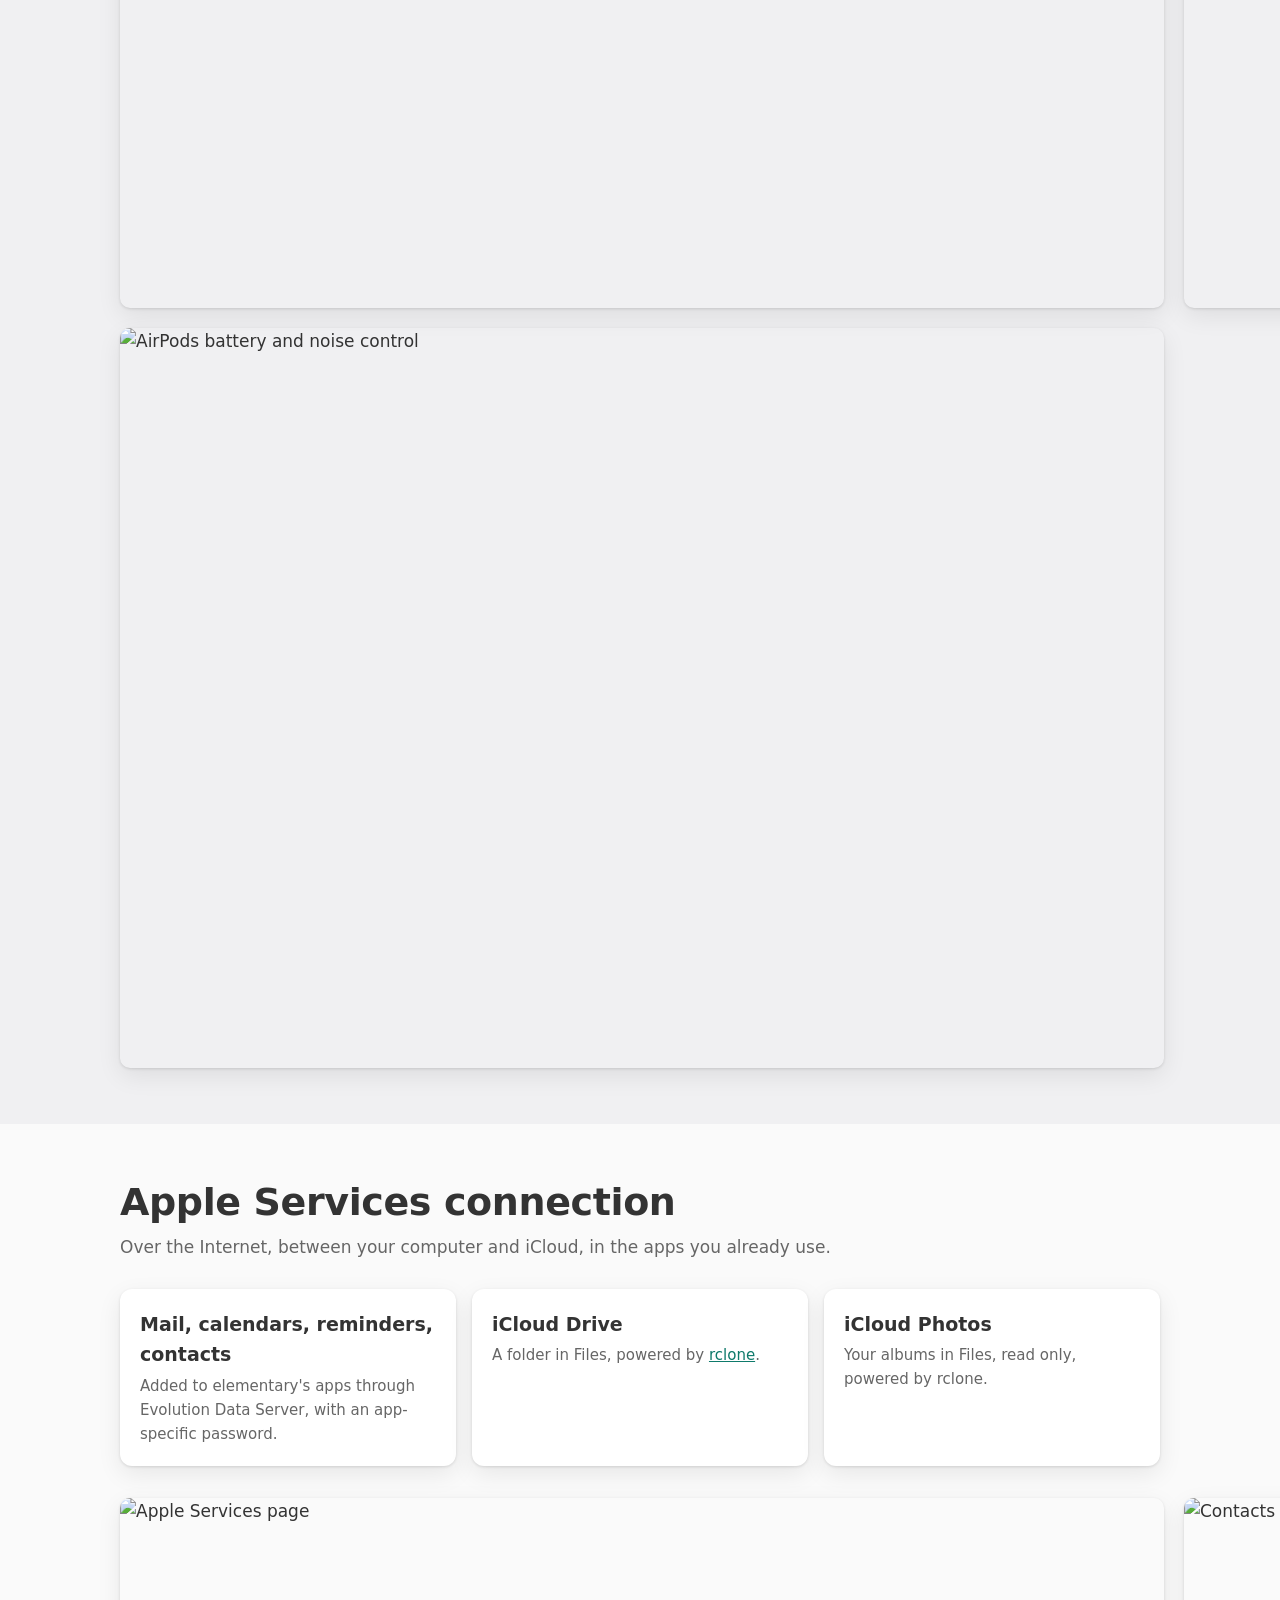
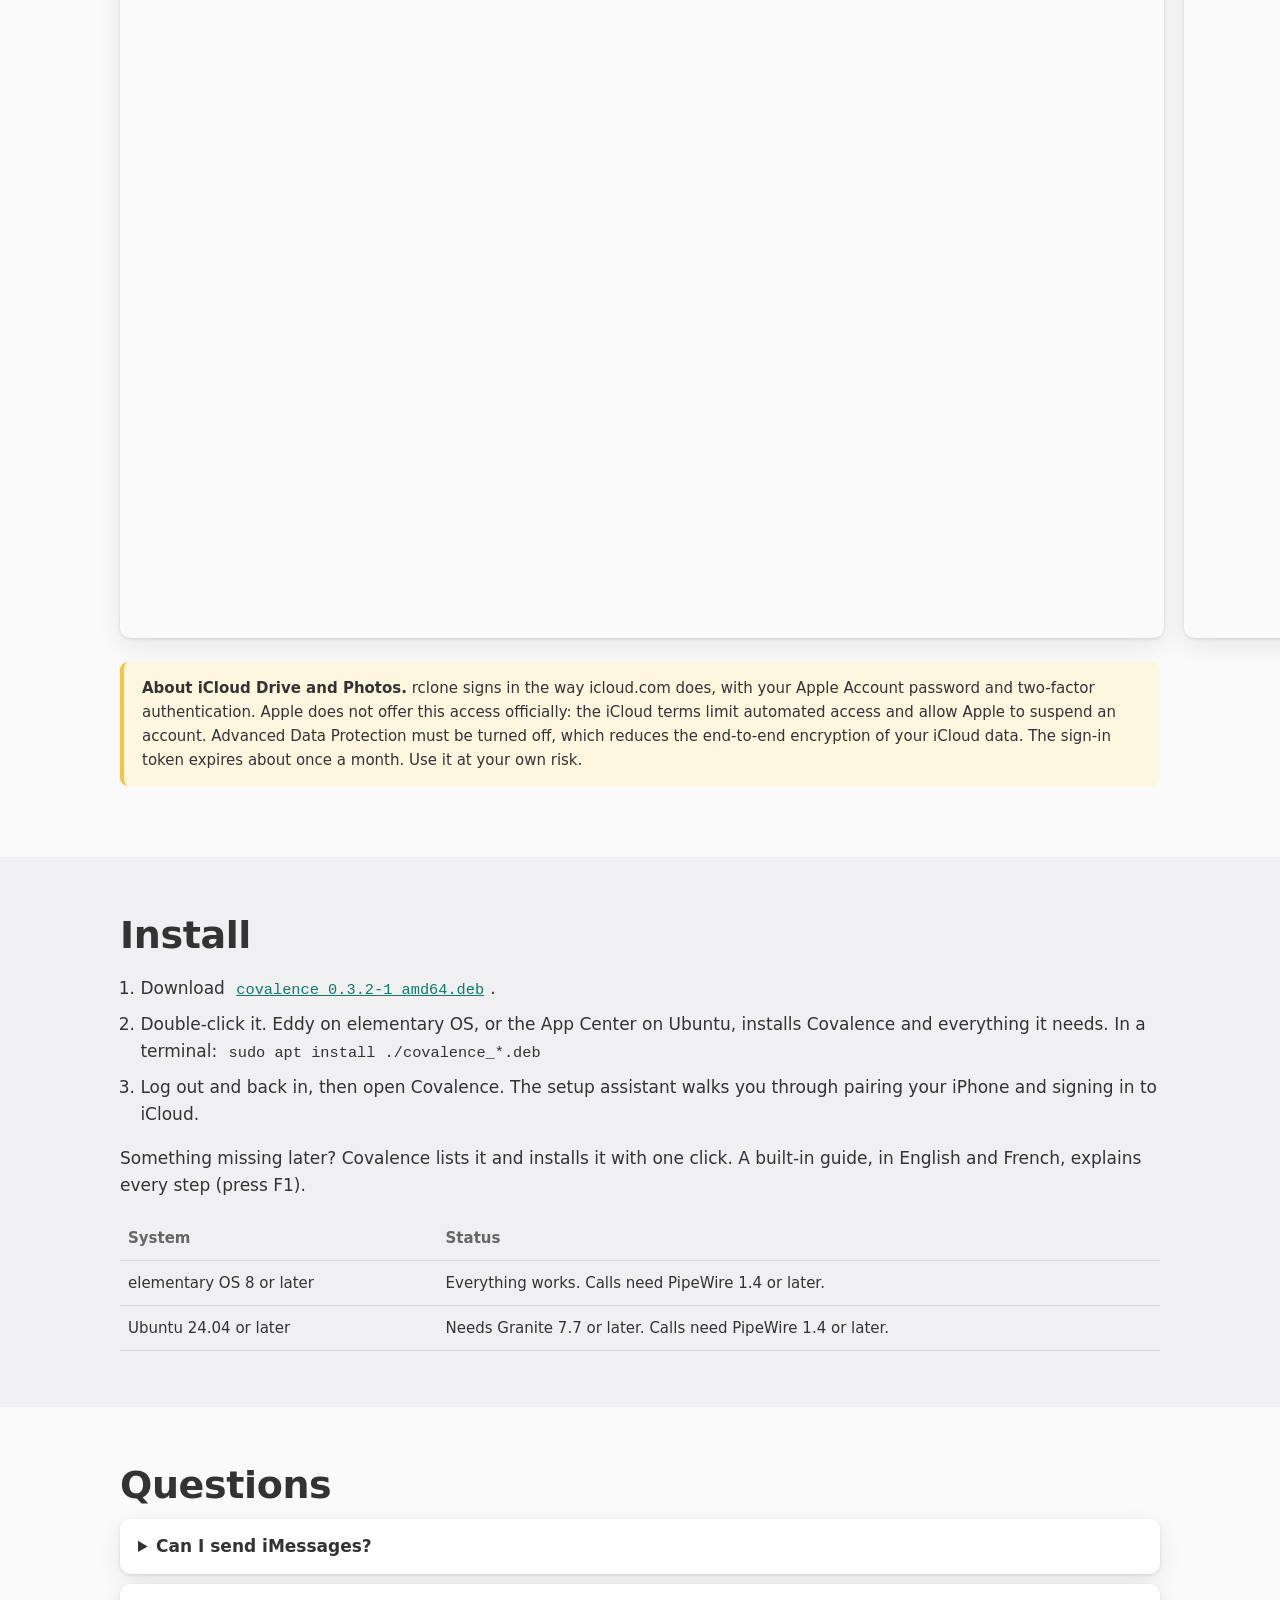
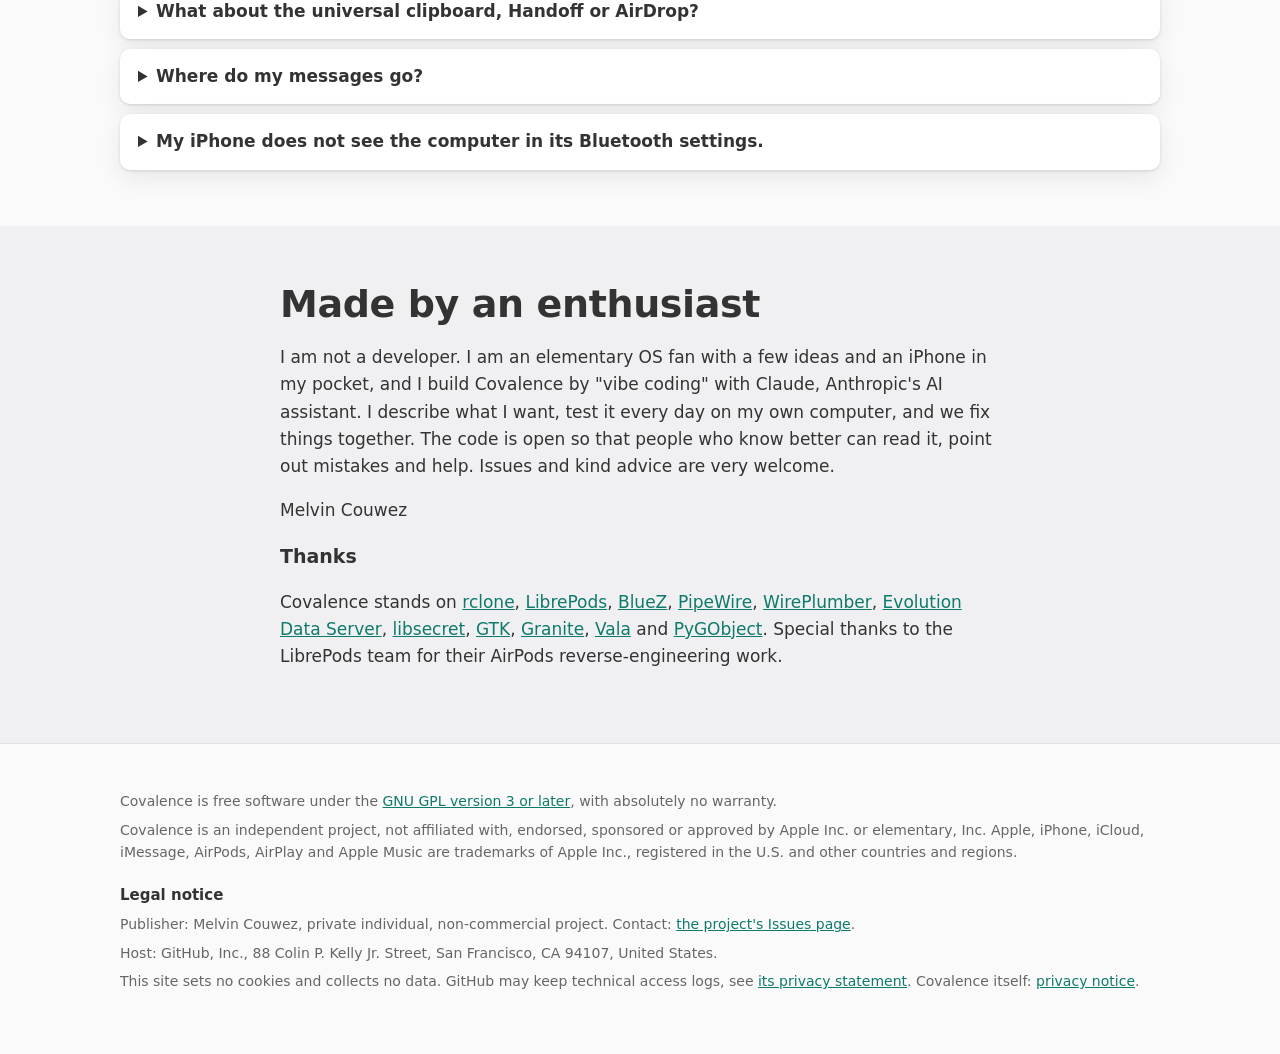
==== commit 2104f97c: "Site: download link for 0.3.2 Co-Authored-By: Claude Opus 5.5 <noreply@anthropic.com>" ====
--- a/site/index.html
+++ b/site/index.html
@@ -82,7 +82,7 @@
       <div class="wrap">
         <h2>Install</h2>
         <ol class="steps">
-          <li>Download <a href="https://github.com/melvincouwez-alt/covalence/releases/latest"><code>covalence_0.2.0-1_amd64.deb</code></a>.</li>
+          <li>Download <a href="https://github.com/melvincouwez-alt/covalence/releases/tag/v0.3.2"><code>covalence_0.3.2-1_amd64.deb</code></a>.</li>
           <li>Double-click it. Eddy on elementary OS, or the App Center on Ubuntu, installs Covalence and everything it needs. In a terminal: <code>sudo apt install ./covalence_*.deb</code></li>
           <li>Log out and back in, then open Covalence. The setup assistant walks you through pairing your iPhone and signing in to iCloud.</li>
         </ol>
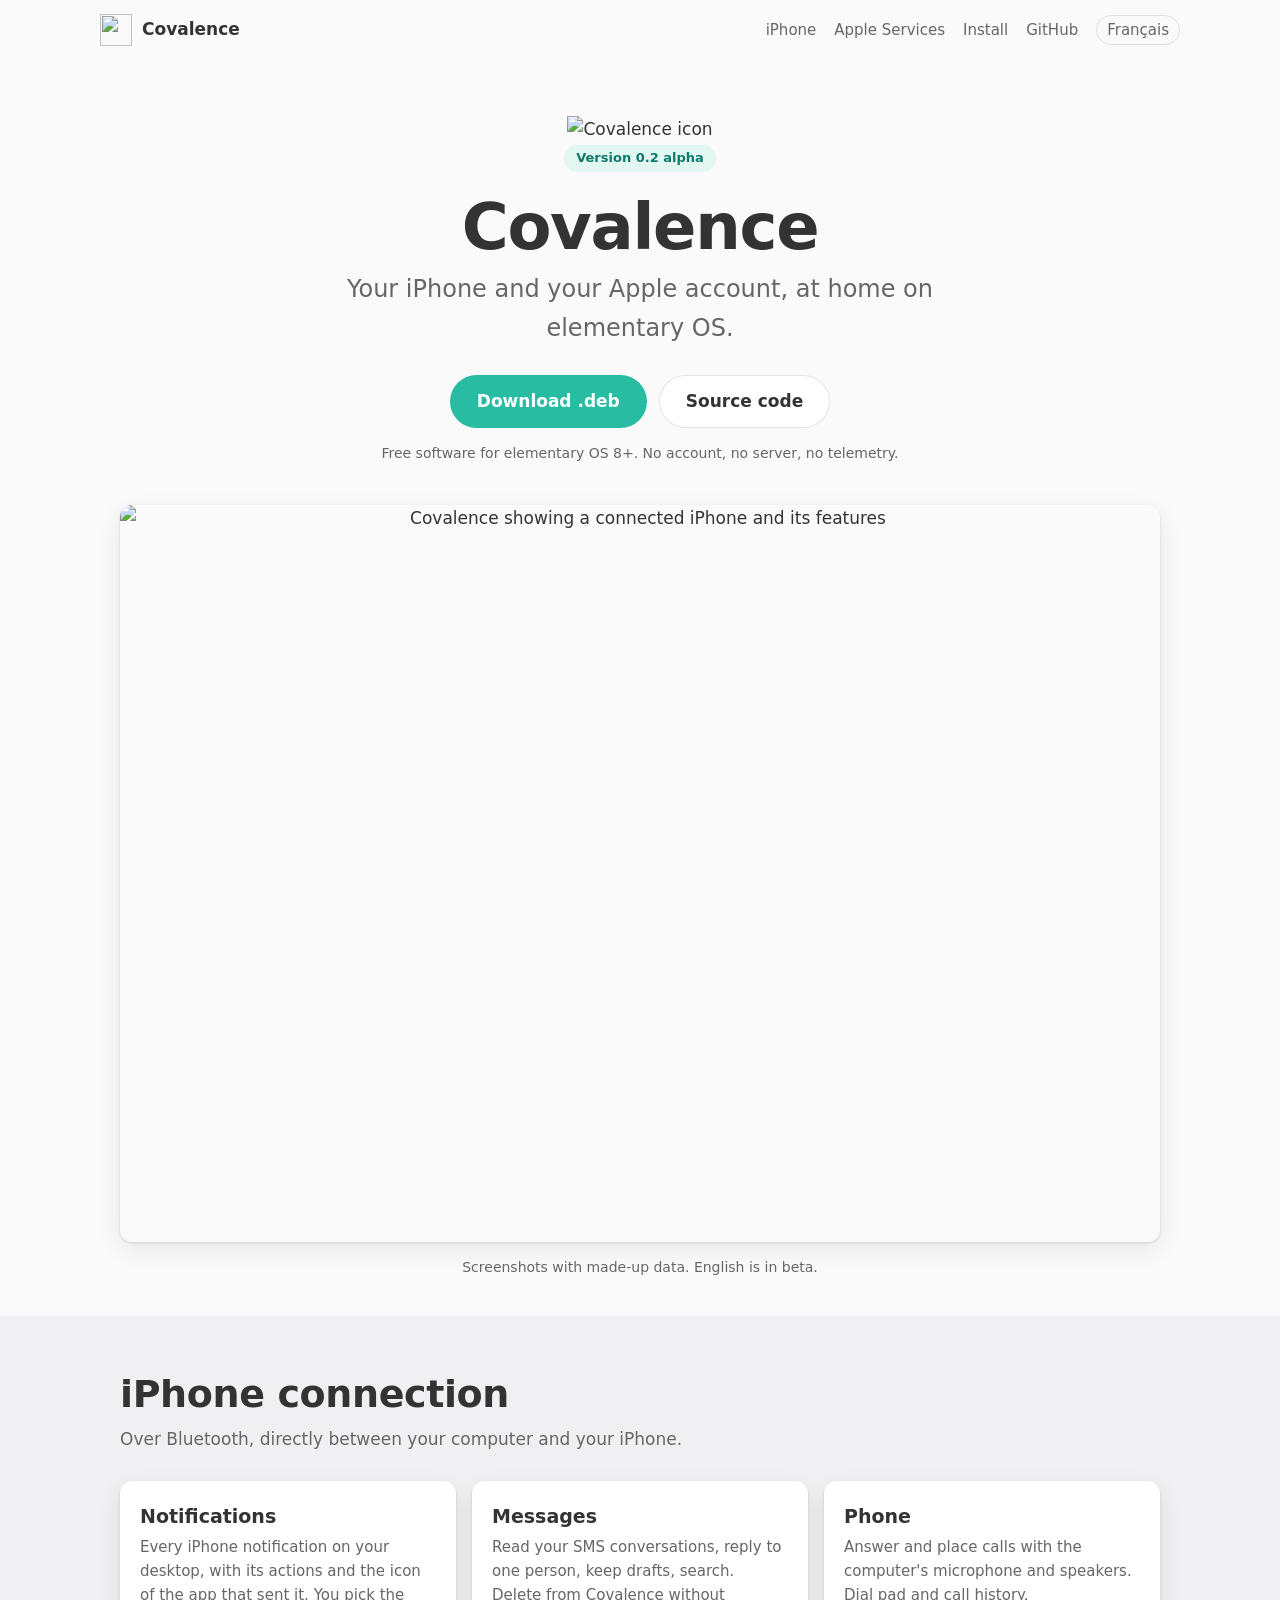
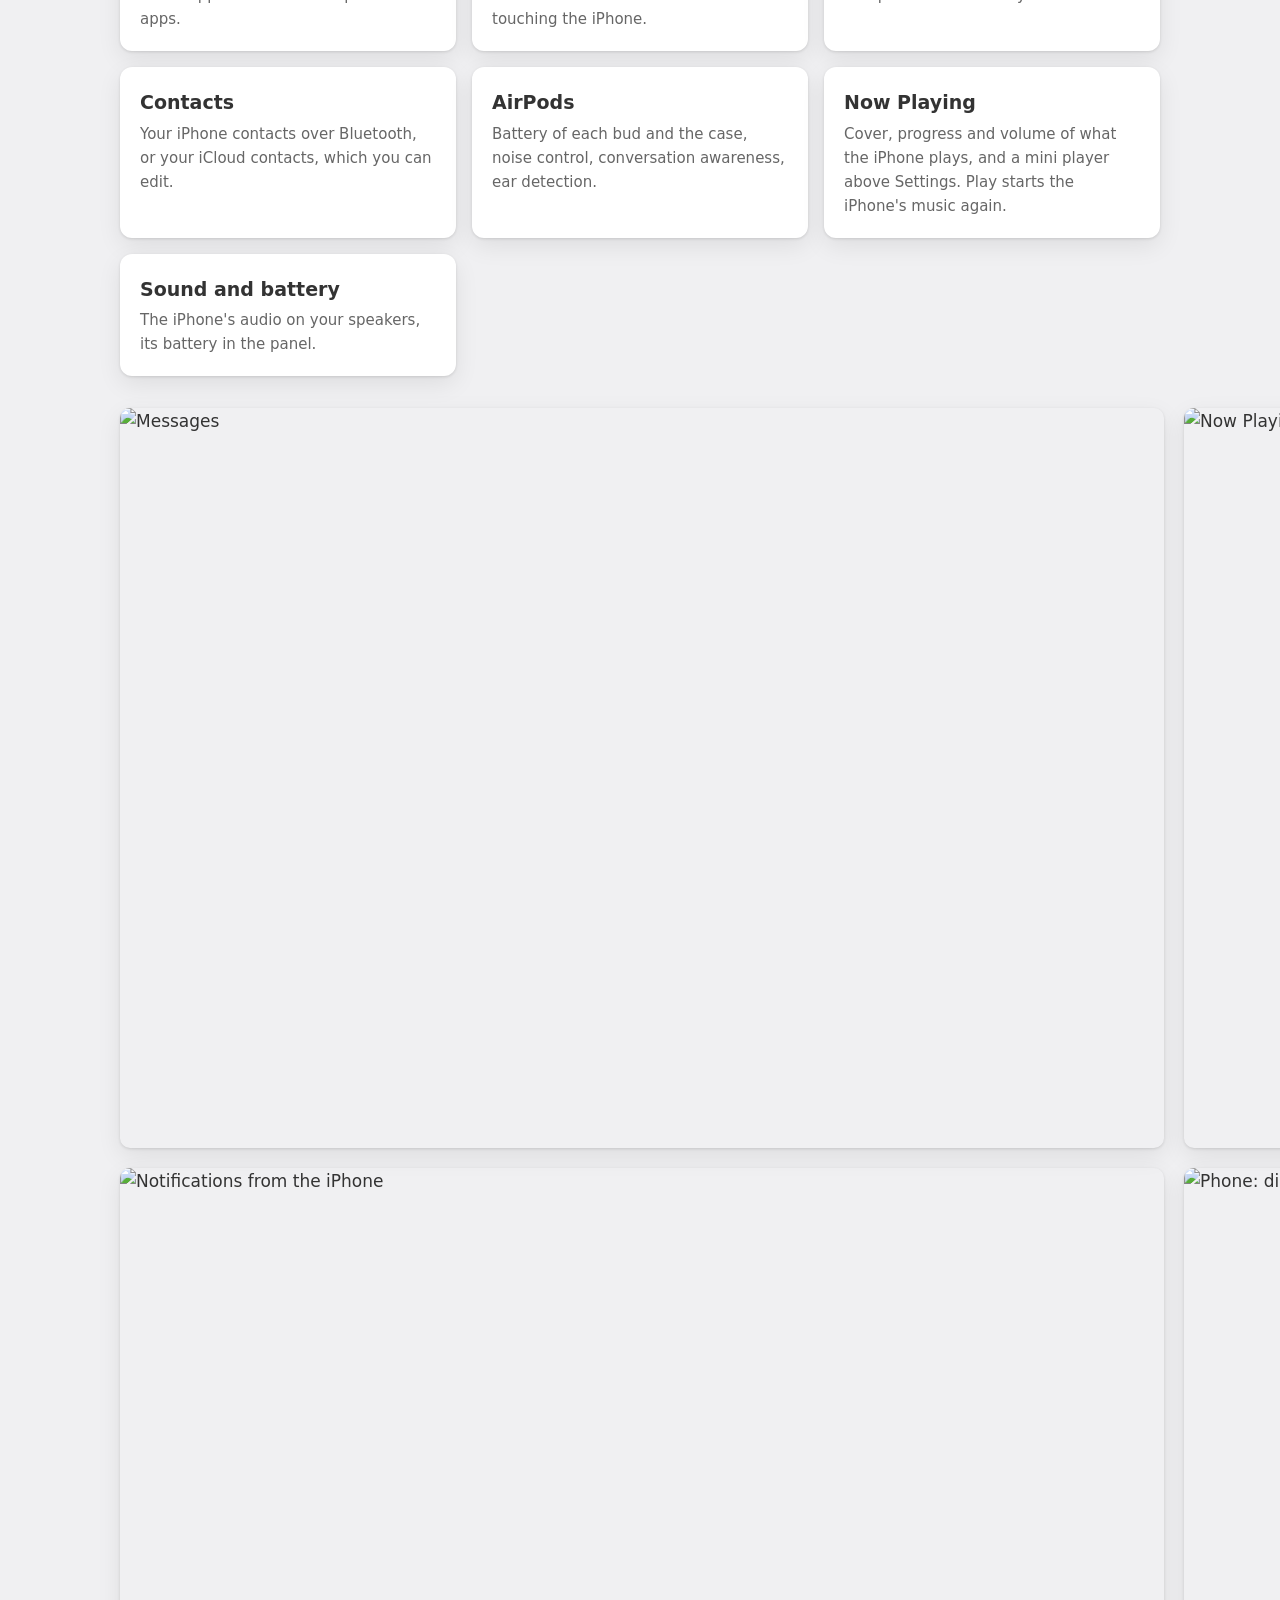
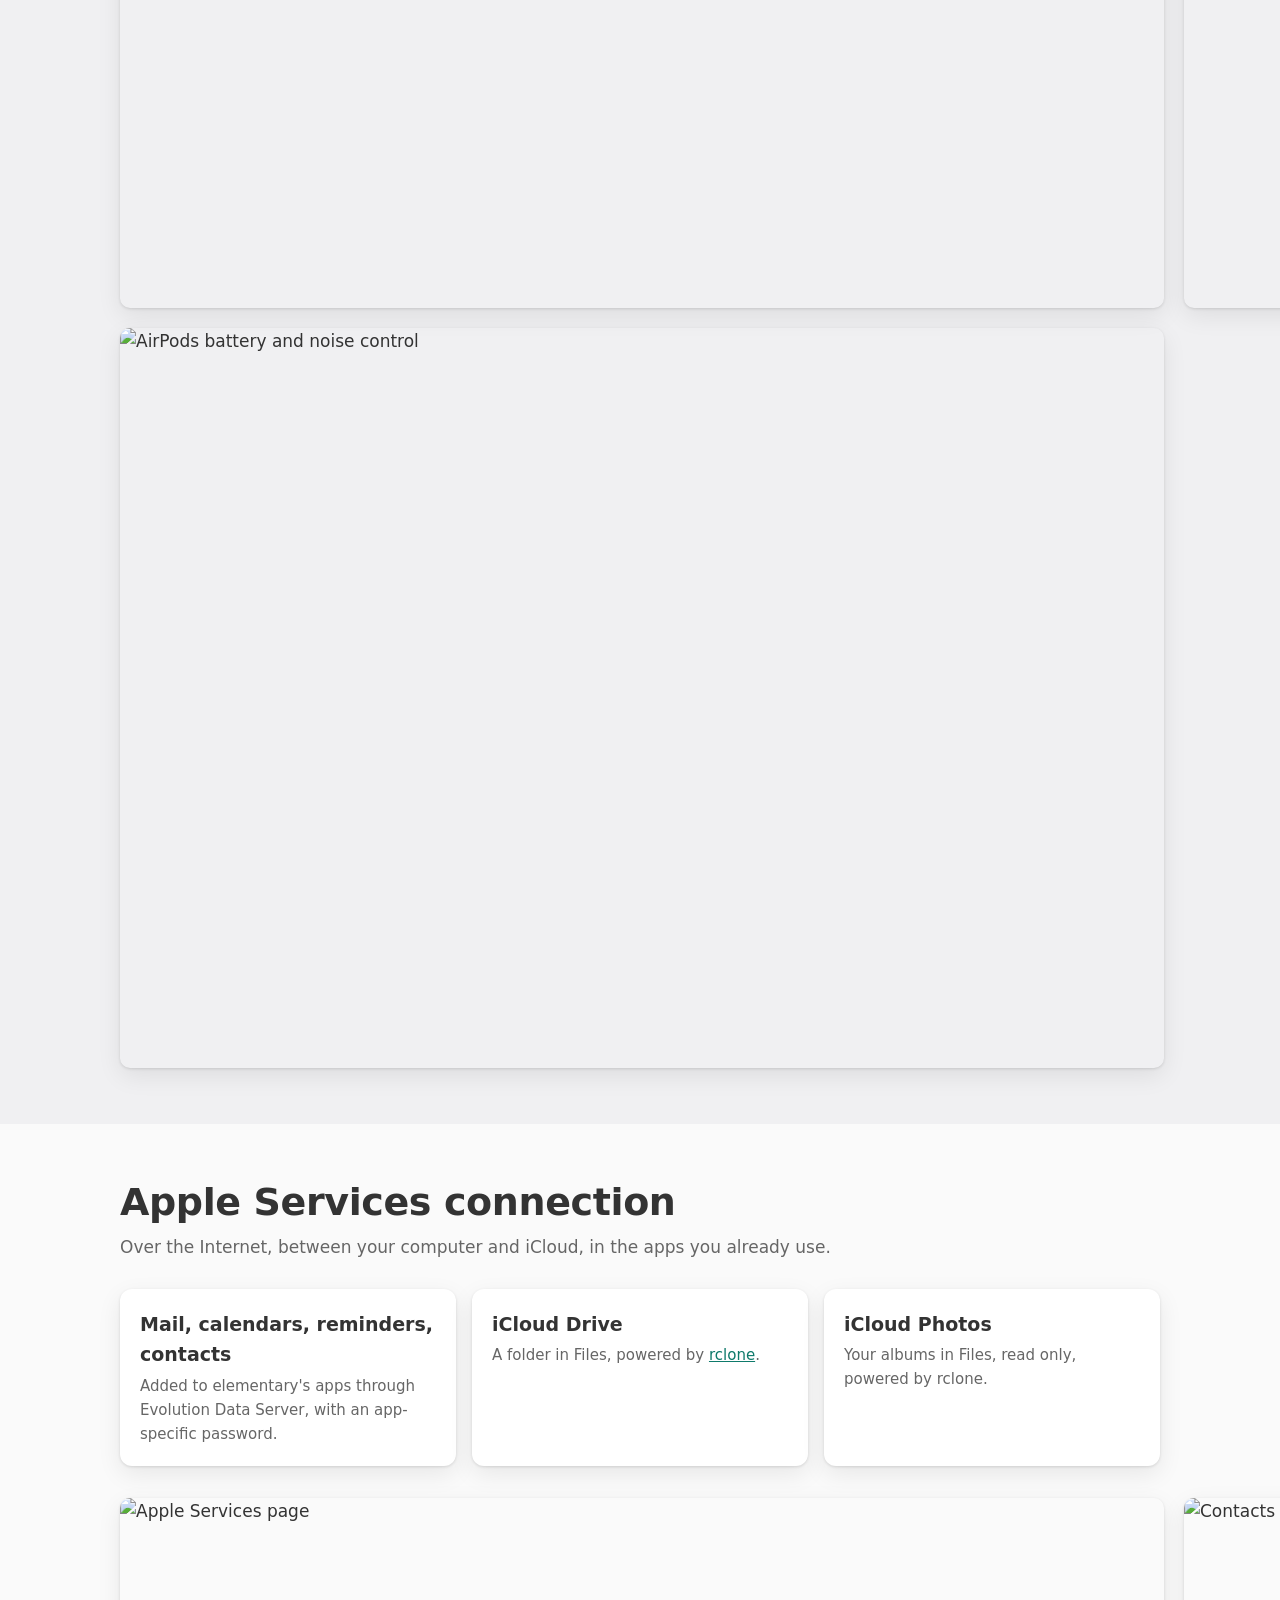
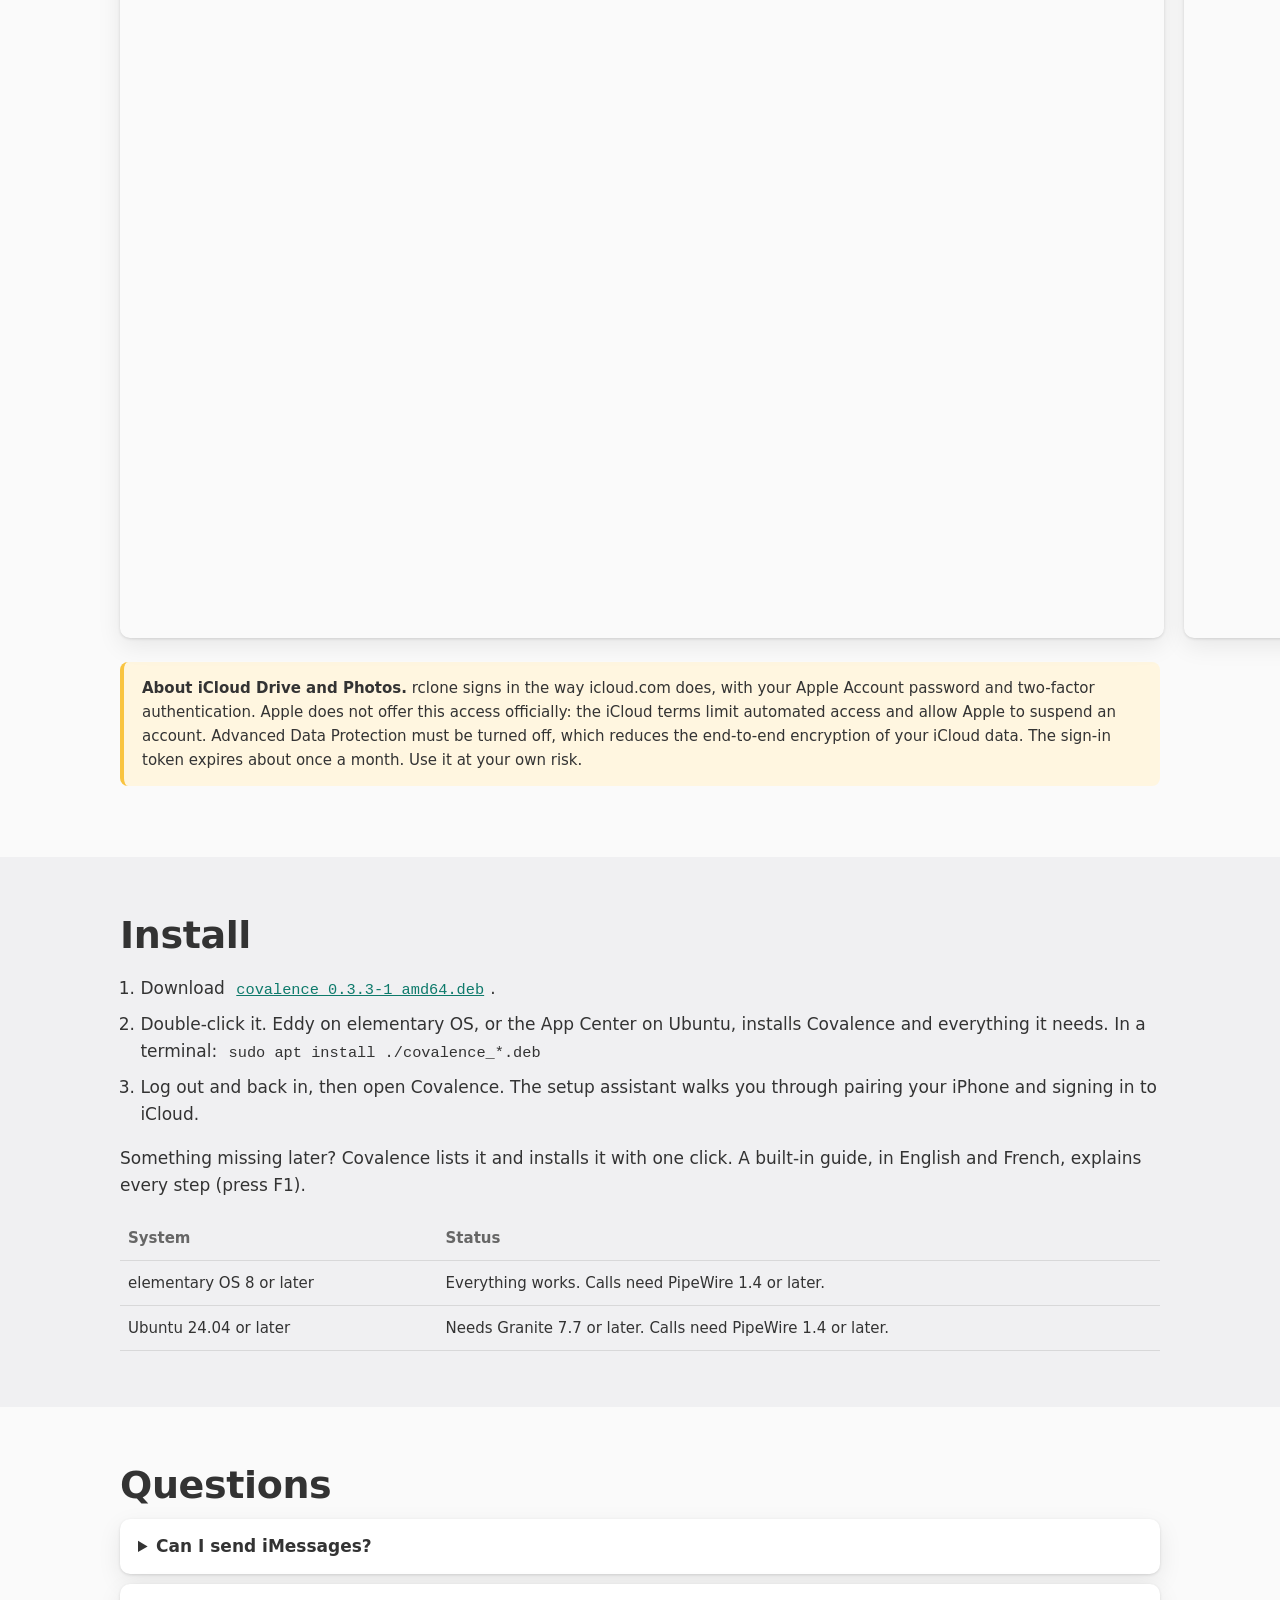
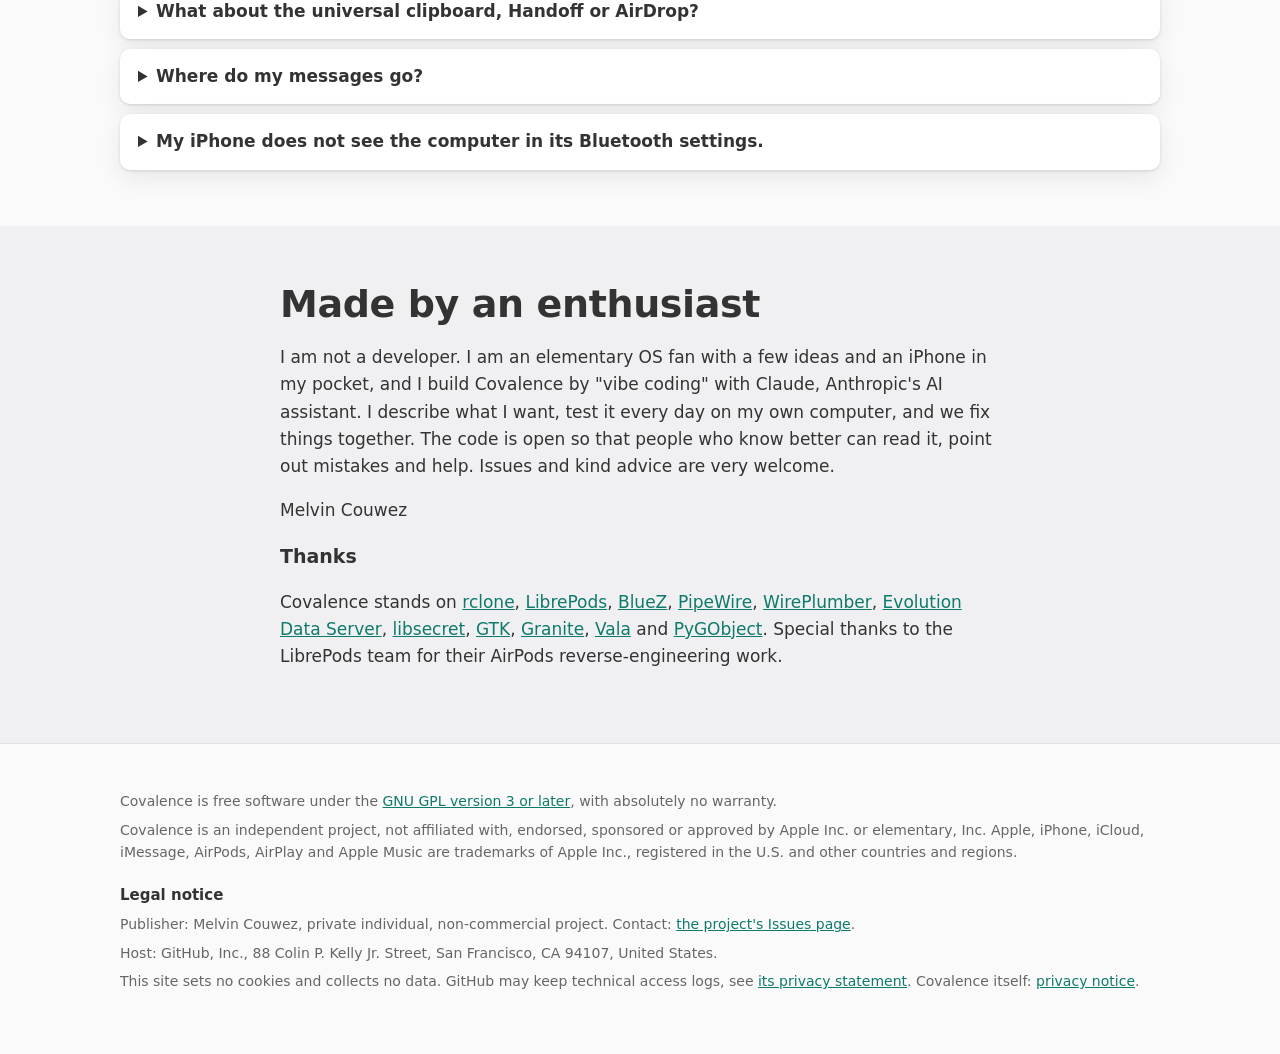
==== commit cd0c2ffd: "Covalence 0.3.3 alpha Automatic emojis while typing; updates no longer stay shown as in progress. RE" ====
--- a/site/index.html
+++ b/site/index.html
@@ -82,7 +82,7 @@
       <div class="wrap">
         <h2>Install</h2>
         <ol class="steps">
-          <li>Download <a href="https://github.com/melvincouwez-alt/covalence/releases/tag/v0.3.2"><code>covalence_0.3.2-1_amd64.deb</code></a>.</li>
+          <li>Download <a href="https://github.com/melvincouwez-alt/covalence/releases/tag/v0.3.3"><code>covalence_0.3.3-1_amd64.deb</code></a>.</li>
           <li>Double-click it. Eddy on elementary OS, or the App Center on Ubuntu, installs Covalence and everything it needs. In a terminal: <code>sudo apt install ./covalence_*.deb</code></li>
           <li>Log out and back in, then open Covalence. The setup assistant walks you through pairing your iPhone and signing in to iCloud.</li>
         </ol>
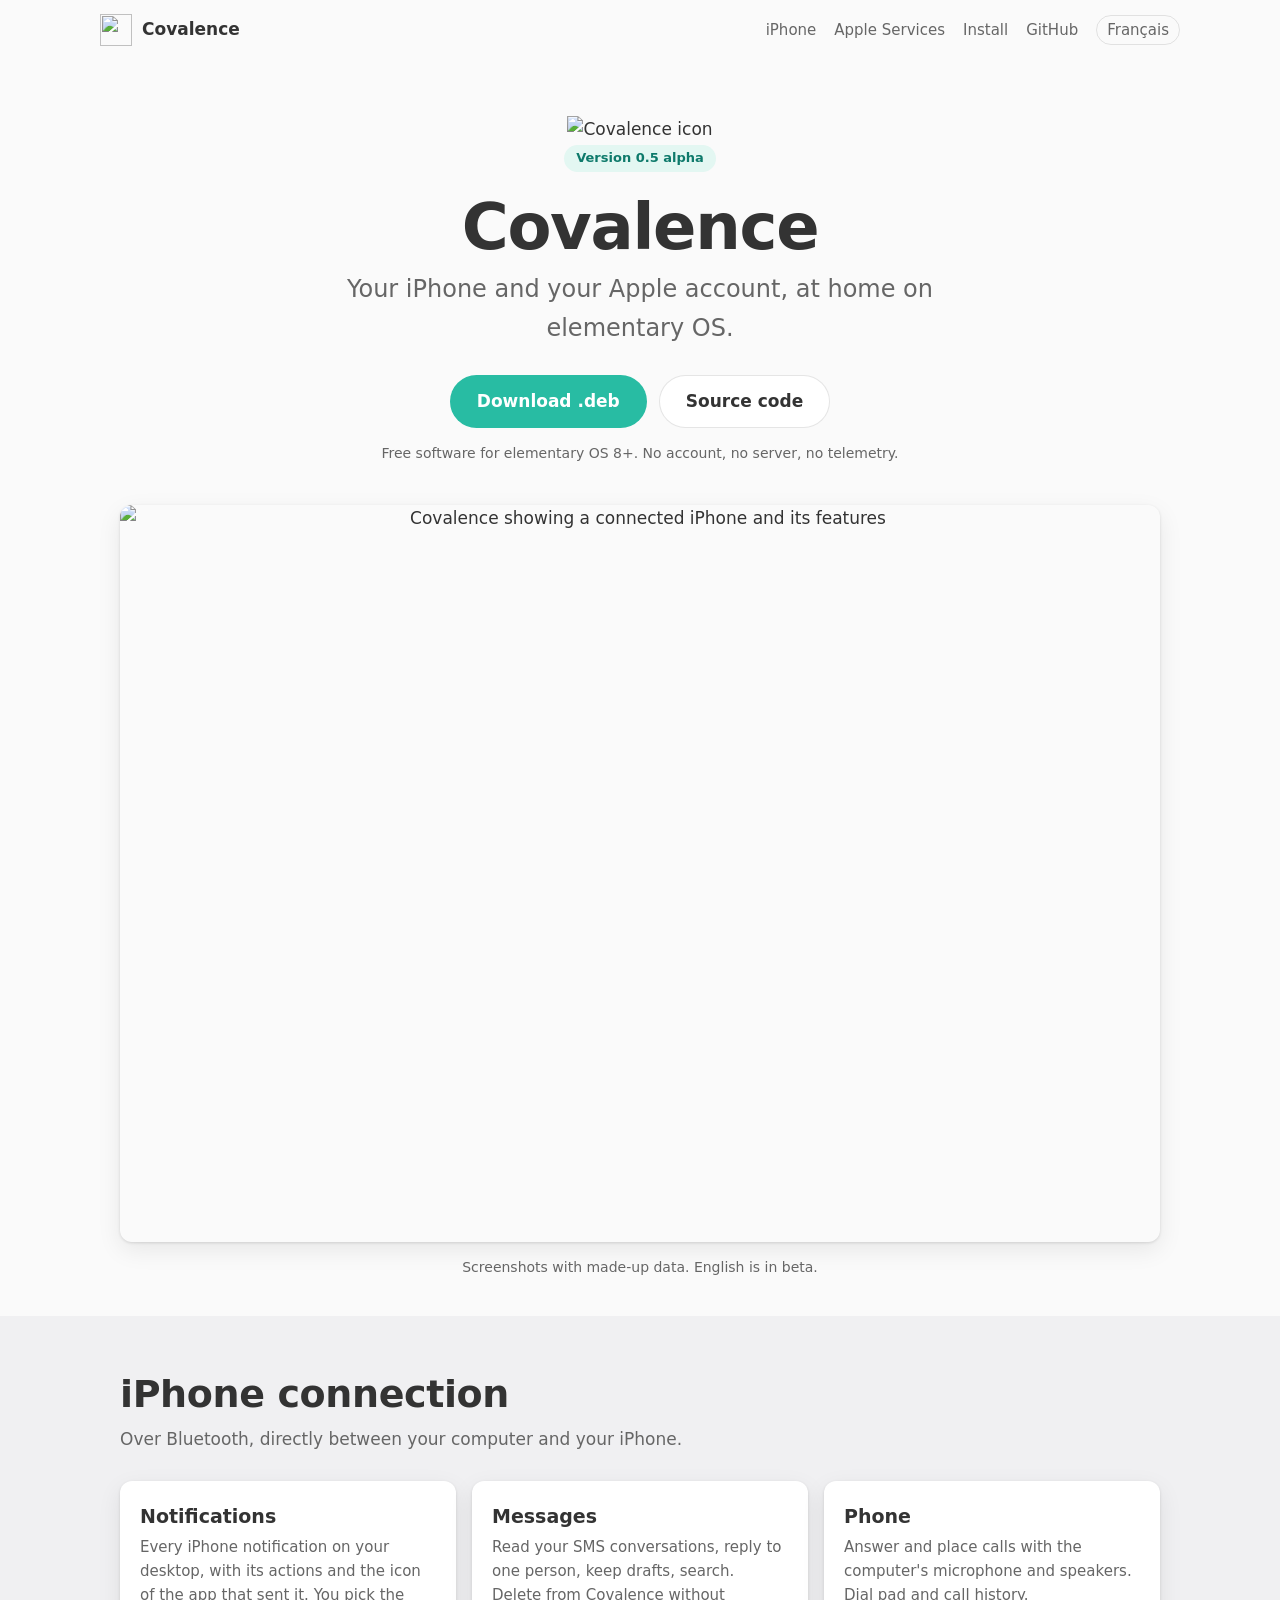
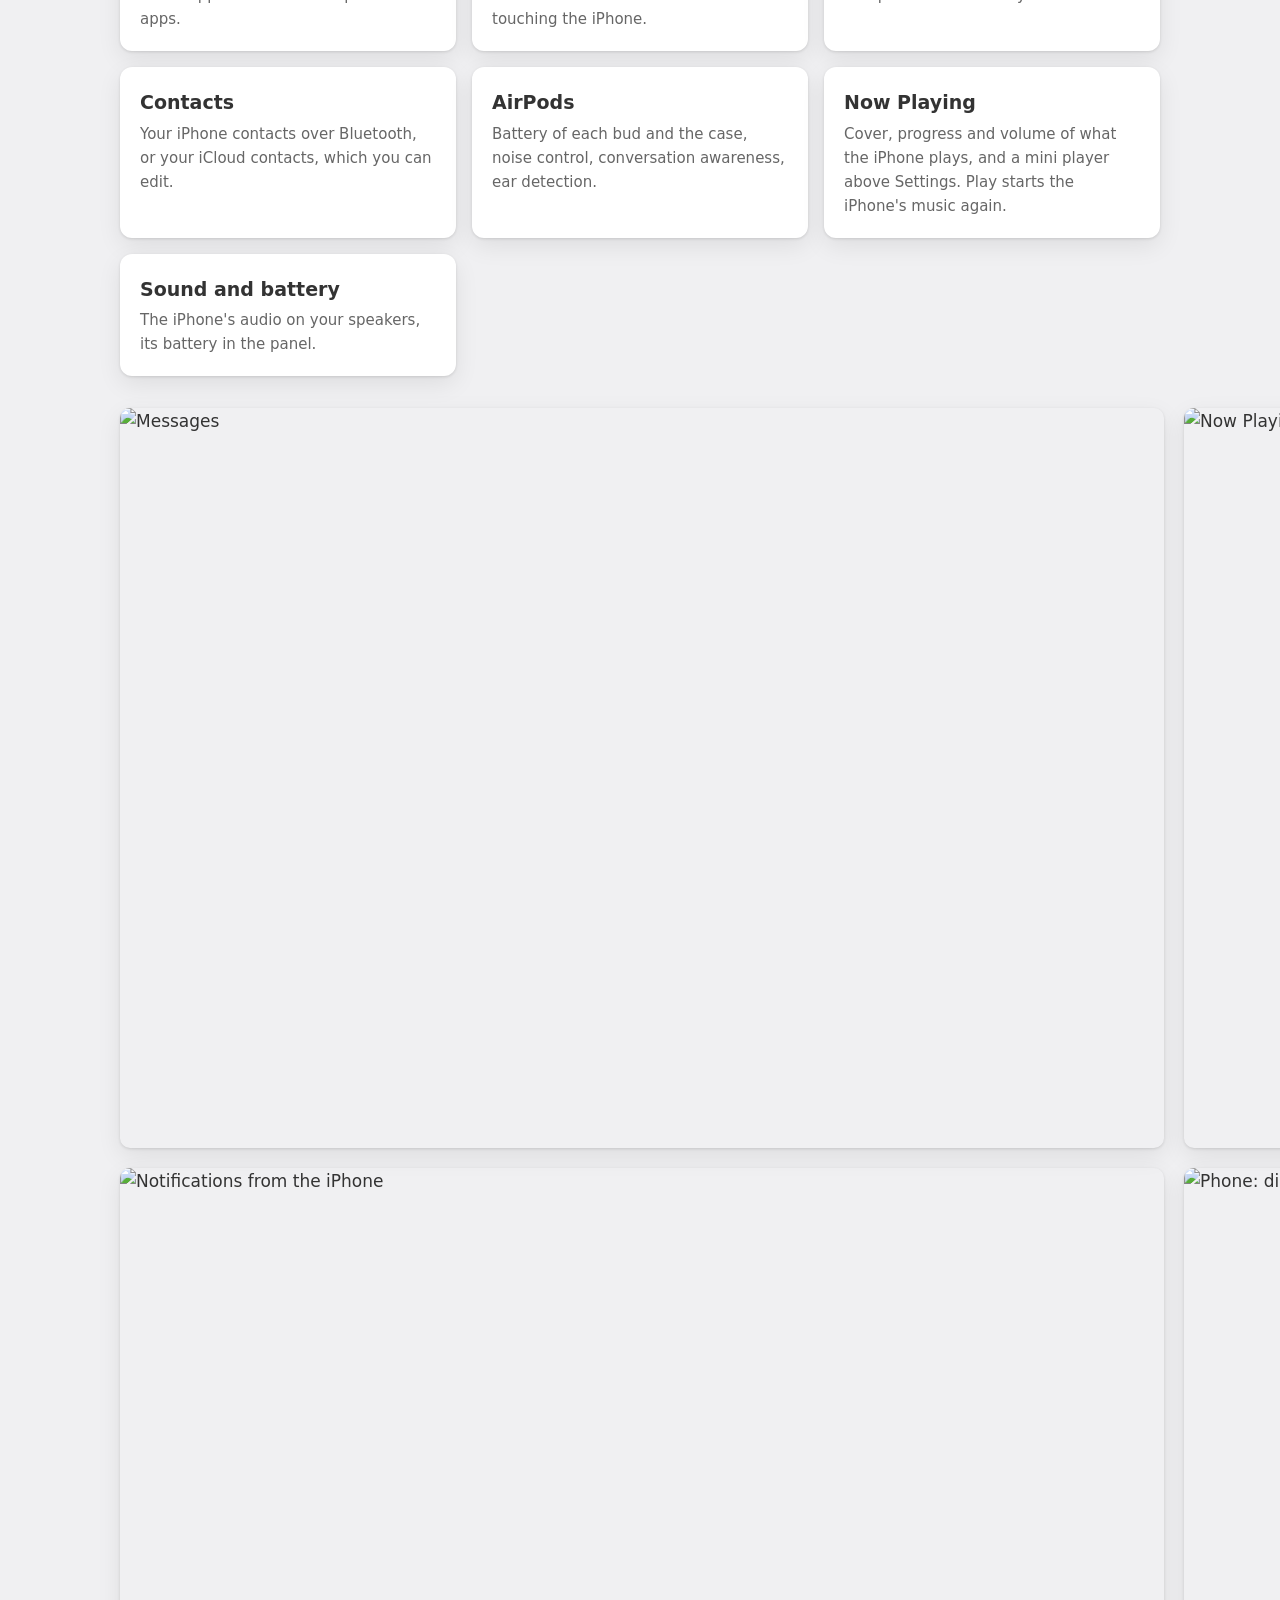
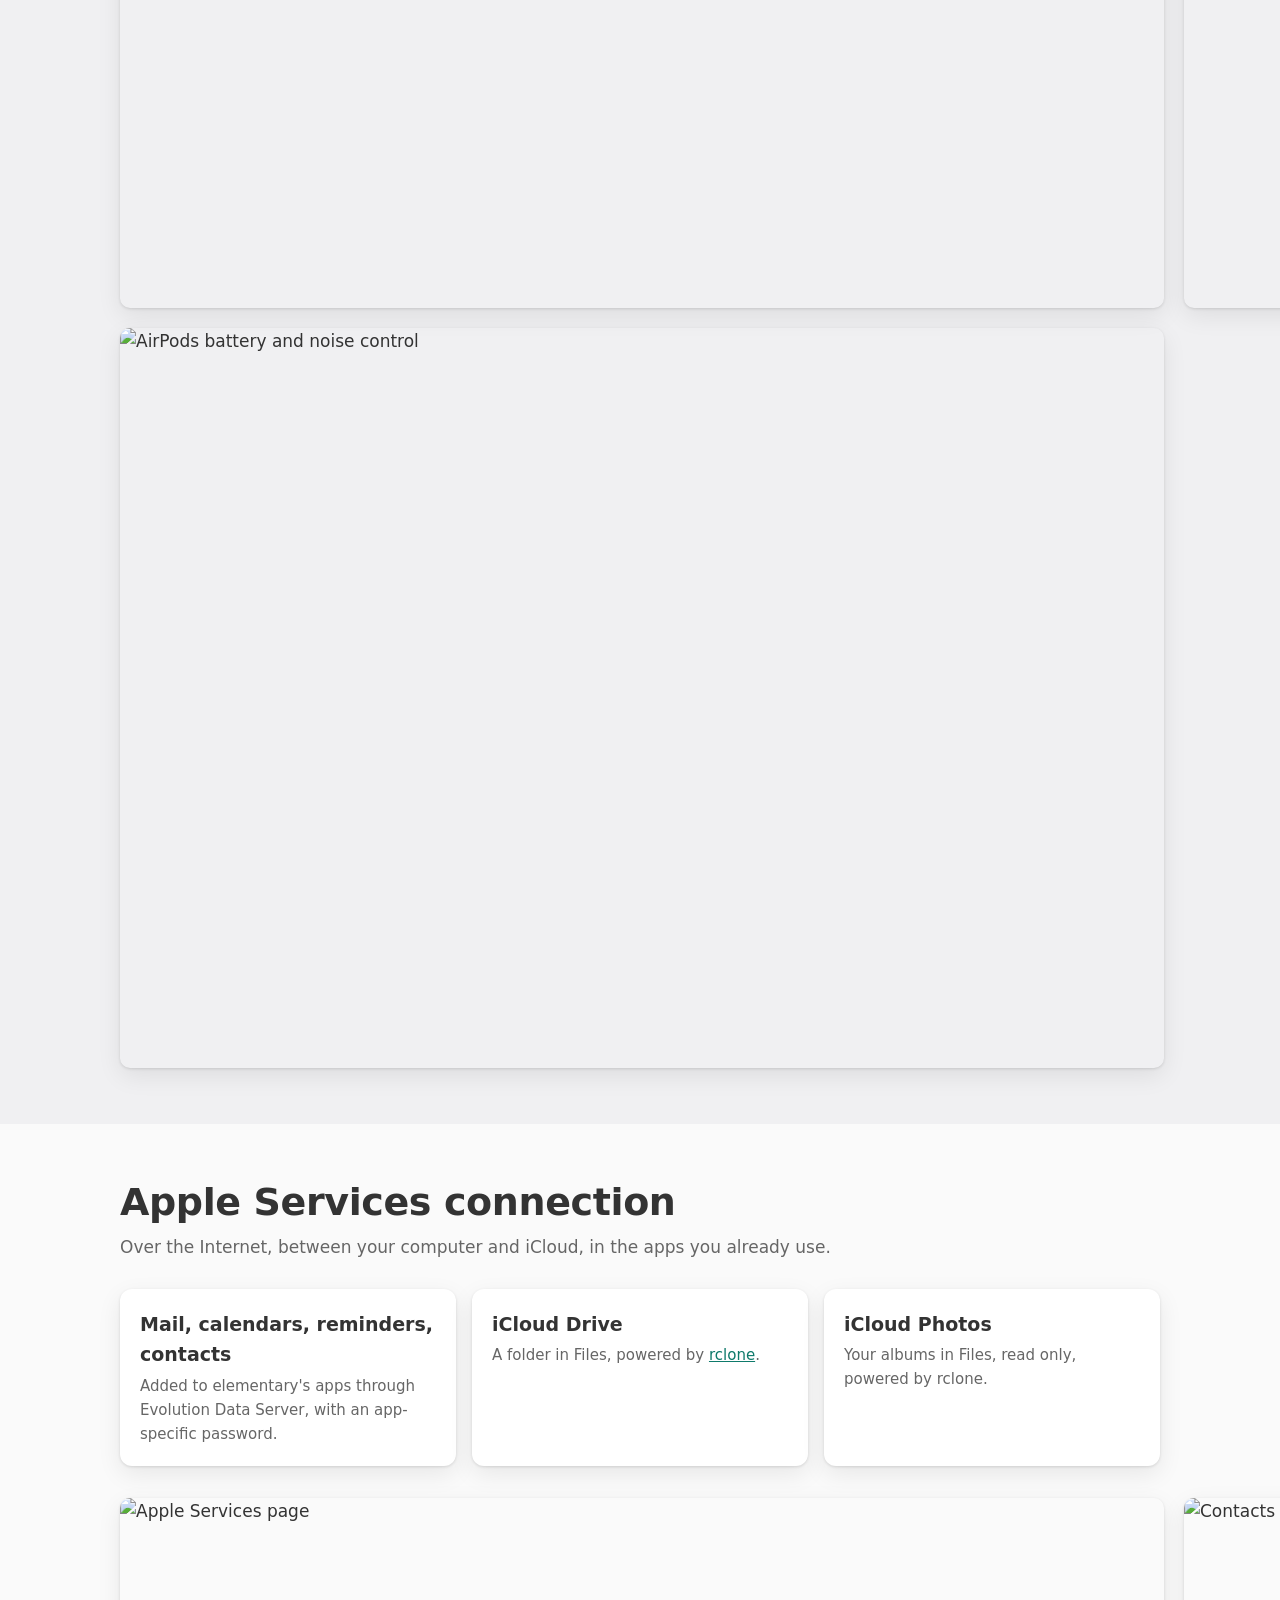
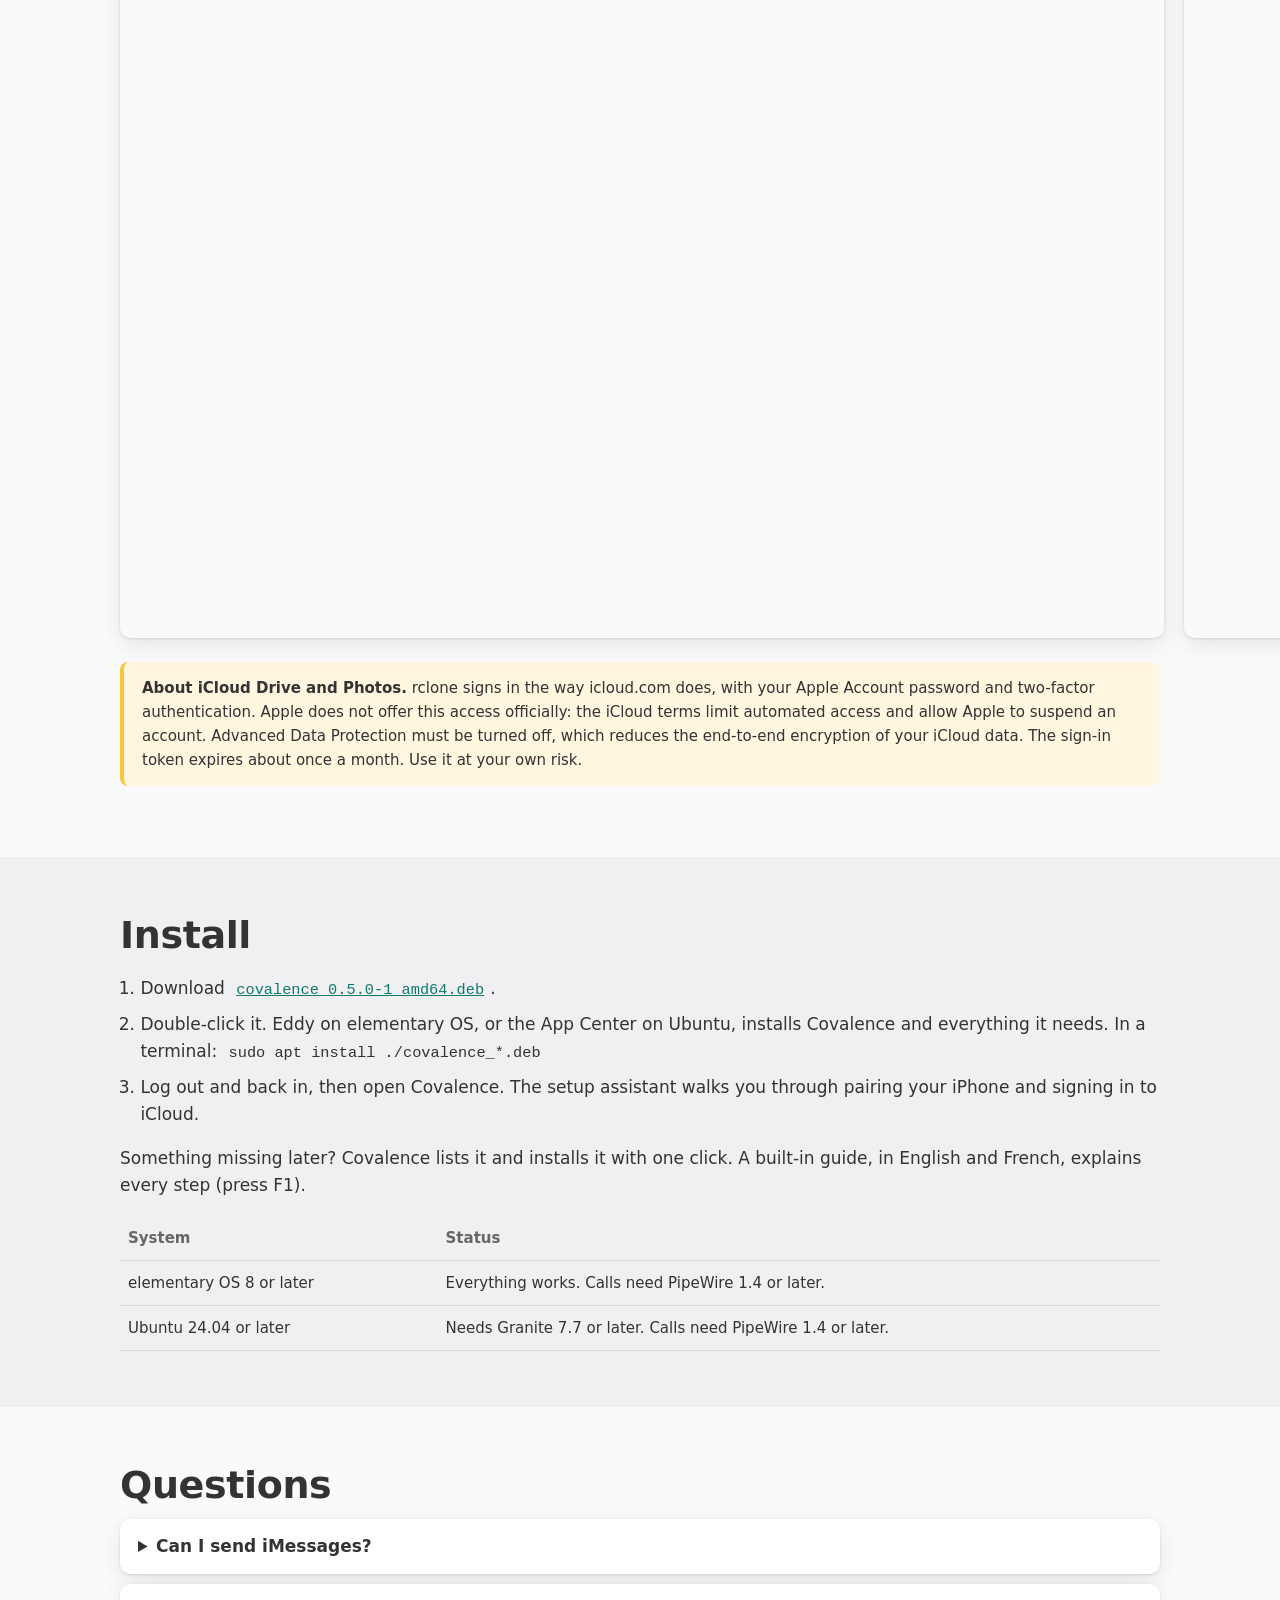
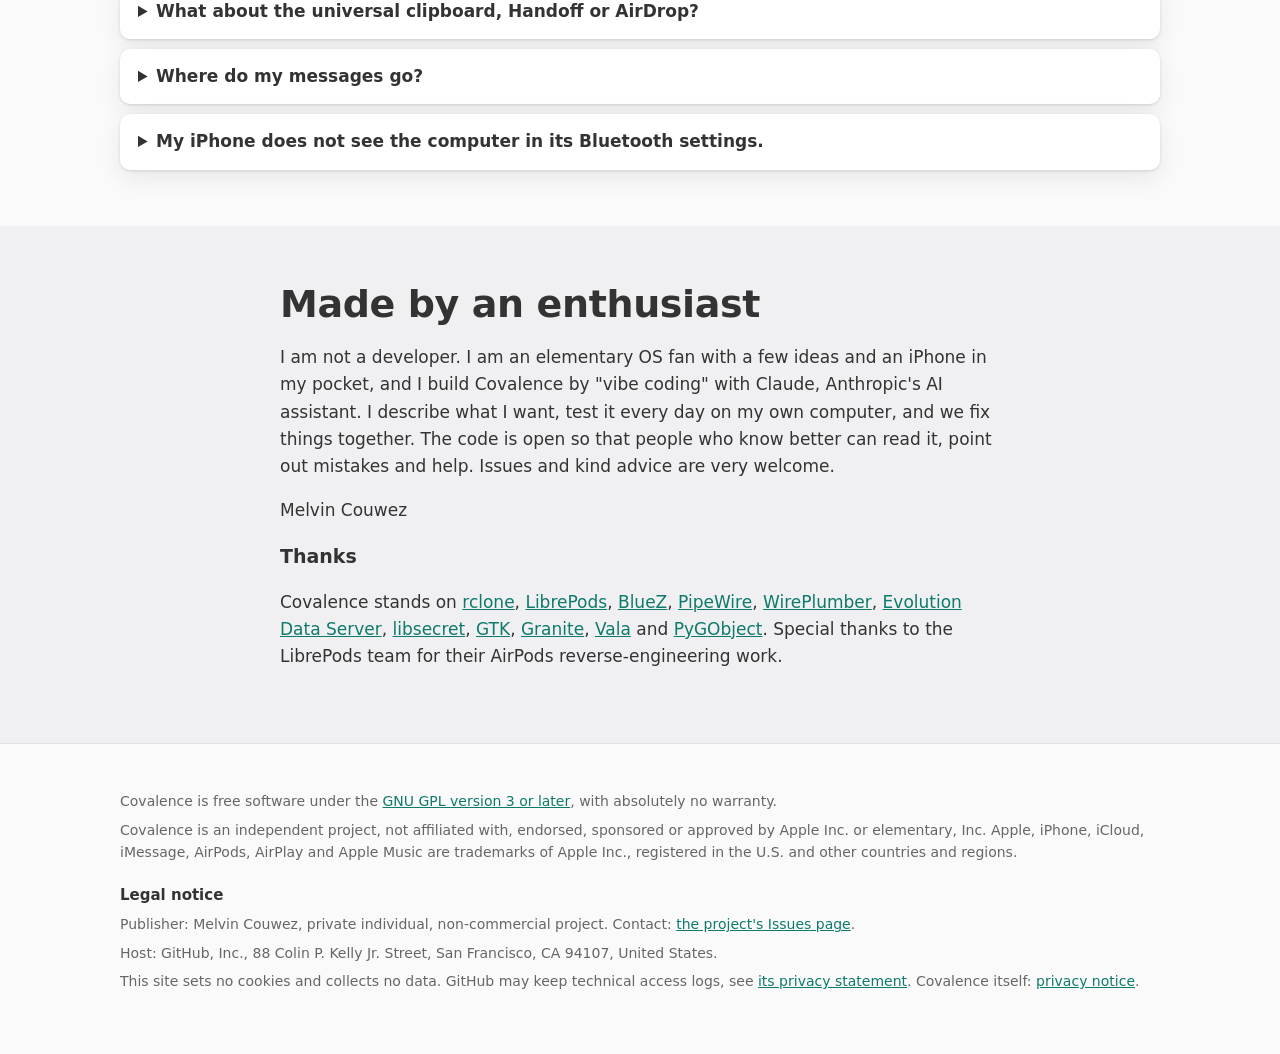
==== commit 9ec4c3f3: "Covalence 0.5.0 alpha" ====
--- a/site/index.html
+++ b/site/index.html
@@ -26,7 +26,7 @@
   <main>
     <div class="wrap hero">
       <img class="icon" src="icon.svg" alt="Covalence icon">
-      <div><span class="badge">Version 0.2 alpha</span></div>
+      <div><span class="badge">Version 0.5 alpha</span></div>
       <h1>Covalence</h1>
       <p class="lead">Your iPhone and your Apple account, at home on elementary OS.</p>
       <div class="actions">
@@ -82,7 +82,7 @@
       <div class="wrap">
         <h2>Install</h2>
         <ol class="steps">
-          <li>Download <a href="https://github.com/melvincouwez-alt/covalence/releases/tag/v0.3.3"><code>covalence_0.3.3-1_amd64.deb</code></a>.</li>
+          <li>Download <a href="https://github.com/melvincouwez-alt/covalence/releases/tag/v0.5.0"><code>covalence_0.5.0-1_amd64.deb</code></a>.</li>
           <li>Double-click it. Eddy on elementary OS, or the App Center on Ubuntu, installs Covalence and everything it needs. In a terminal: <code>sudo apt install ./covalence_*.deb</code></li>
           <li>Log out and back in, then open Covalence. The setup assistant walks you through pairing your iPhone and signing in to iCloud.</li>
         </ol>
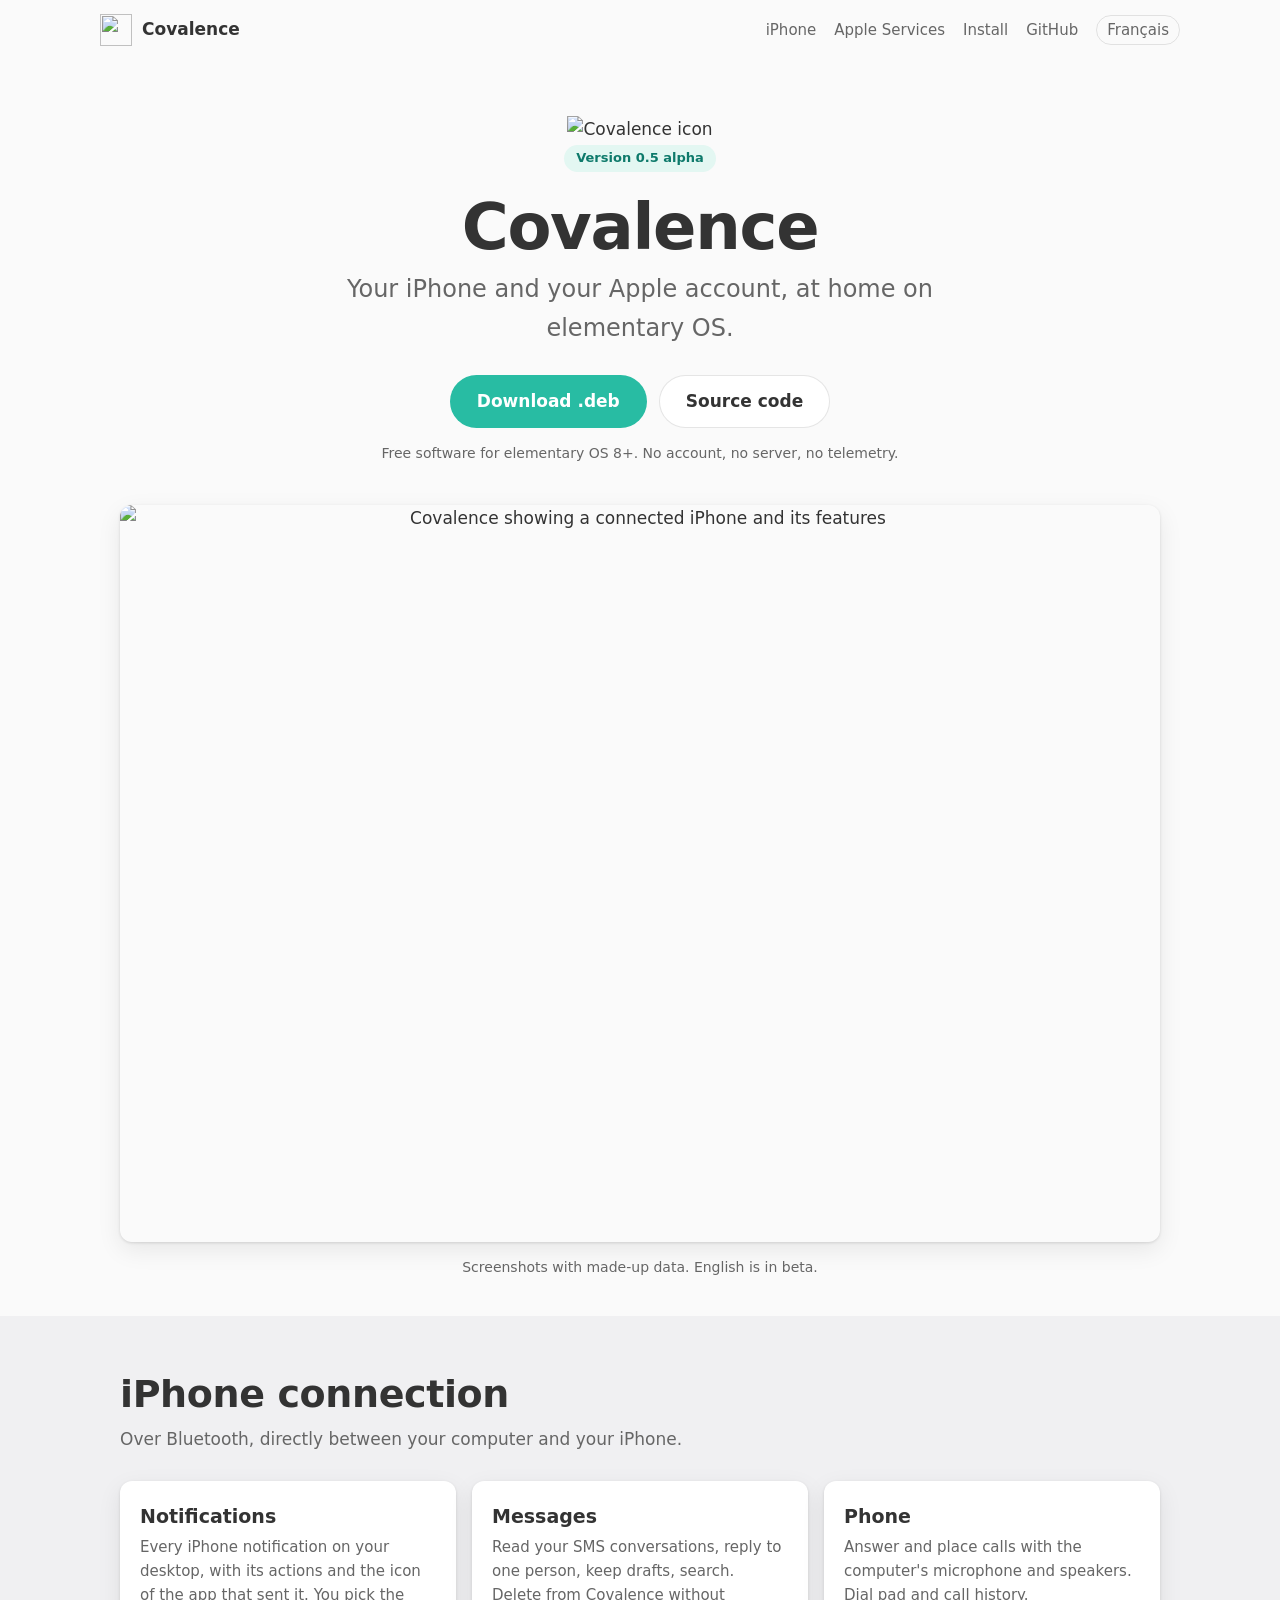
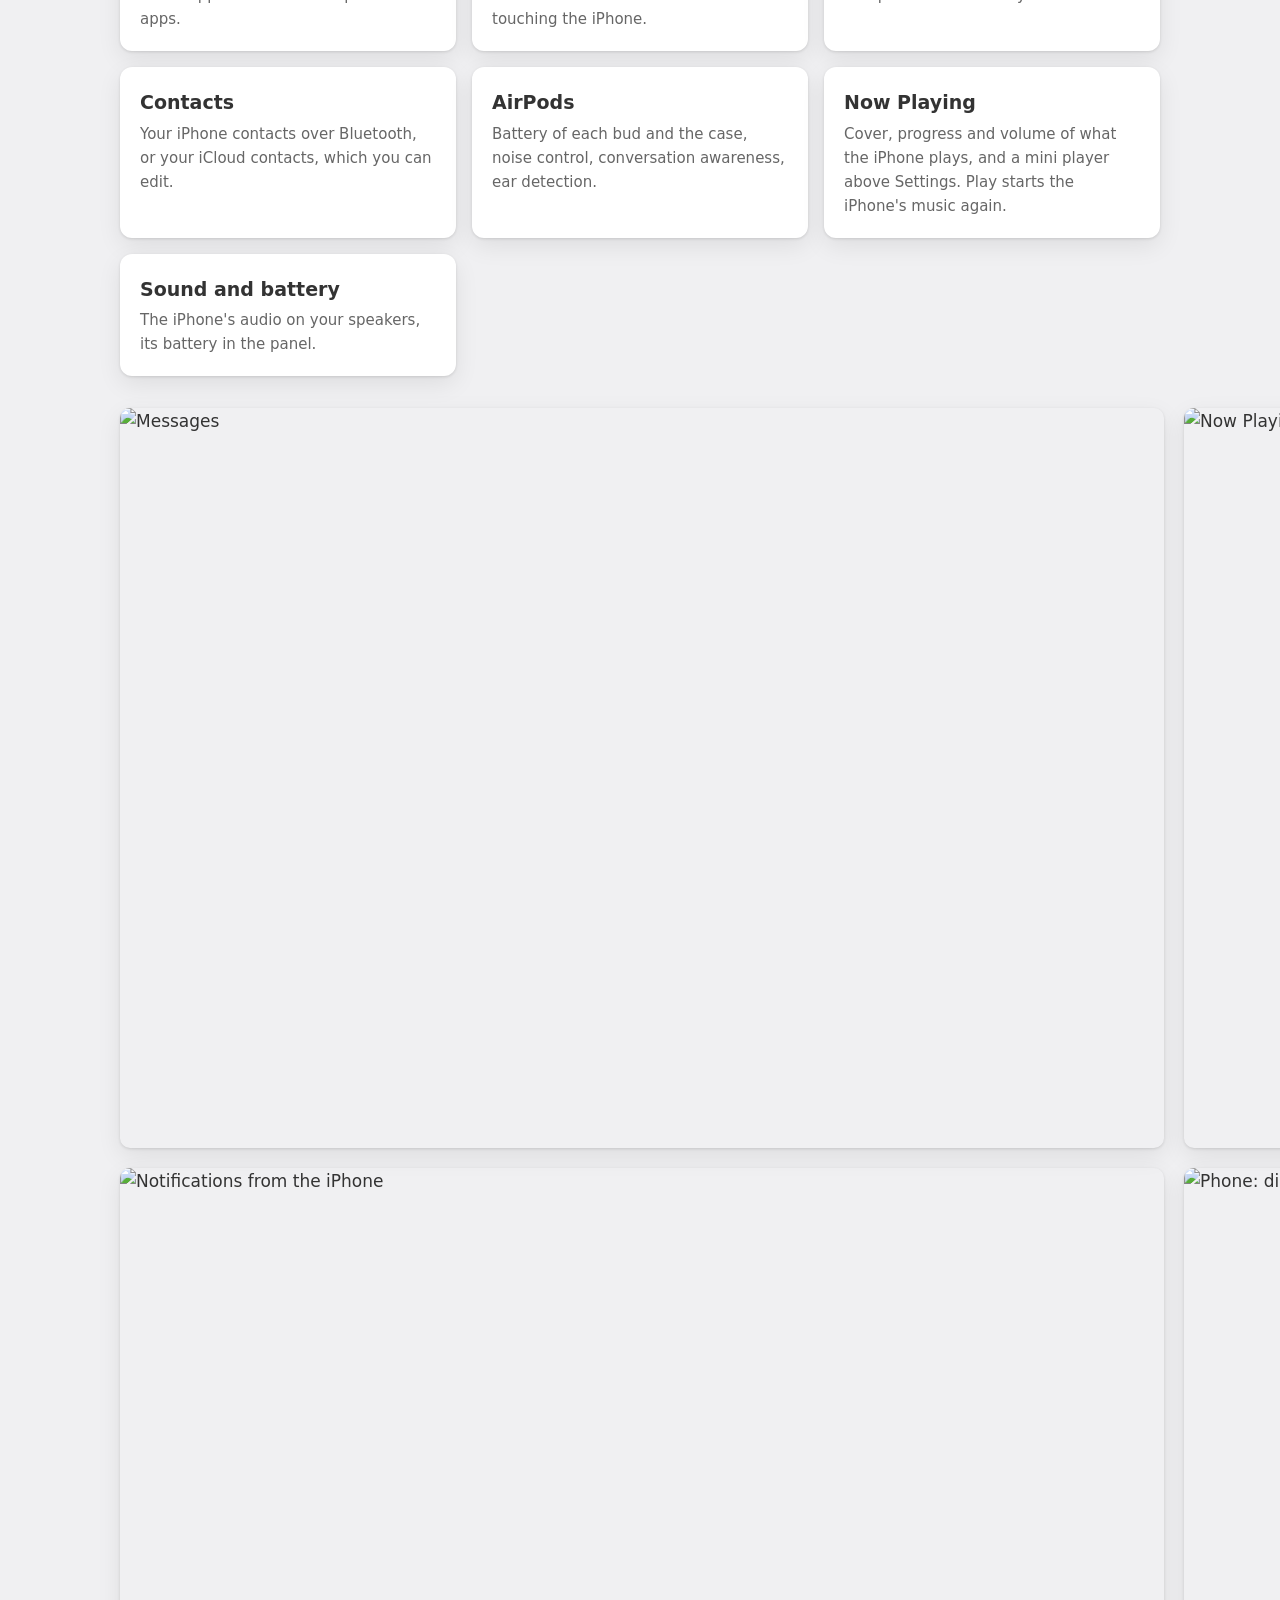
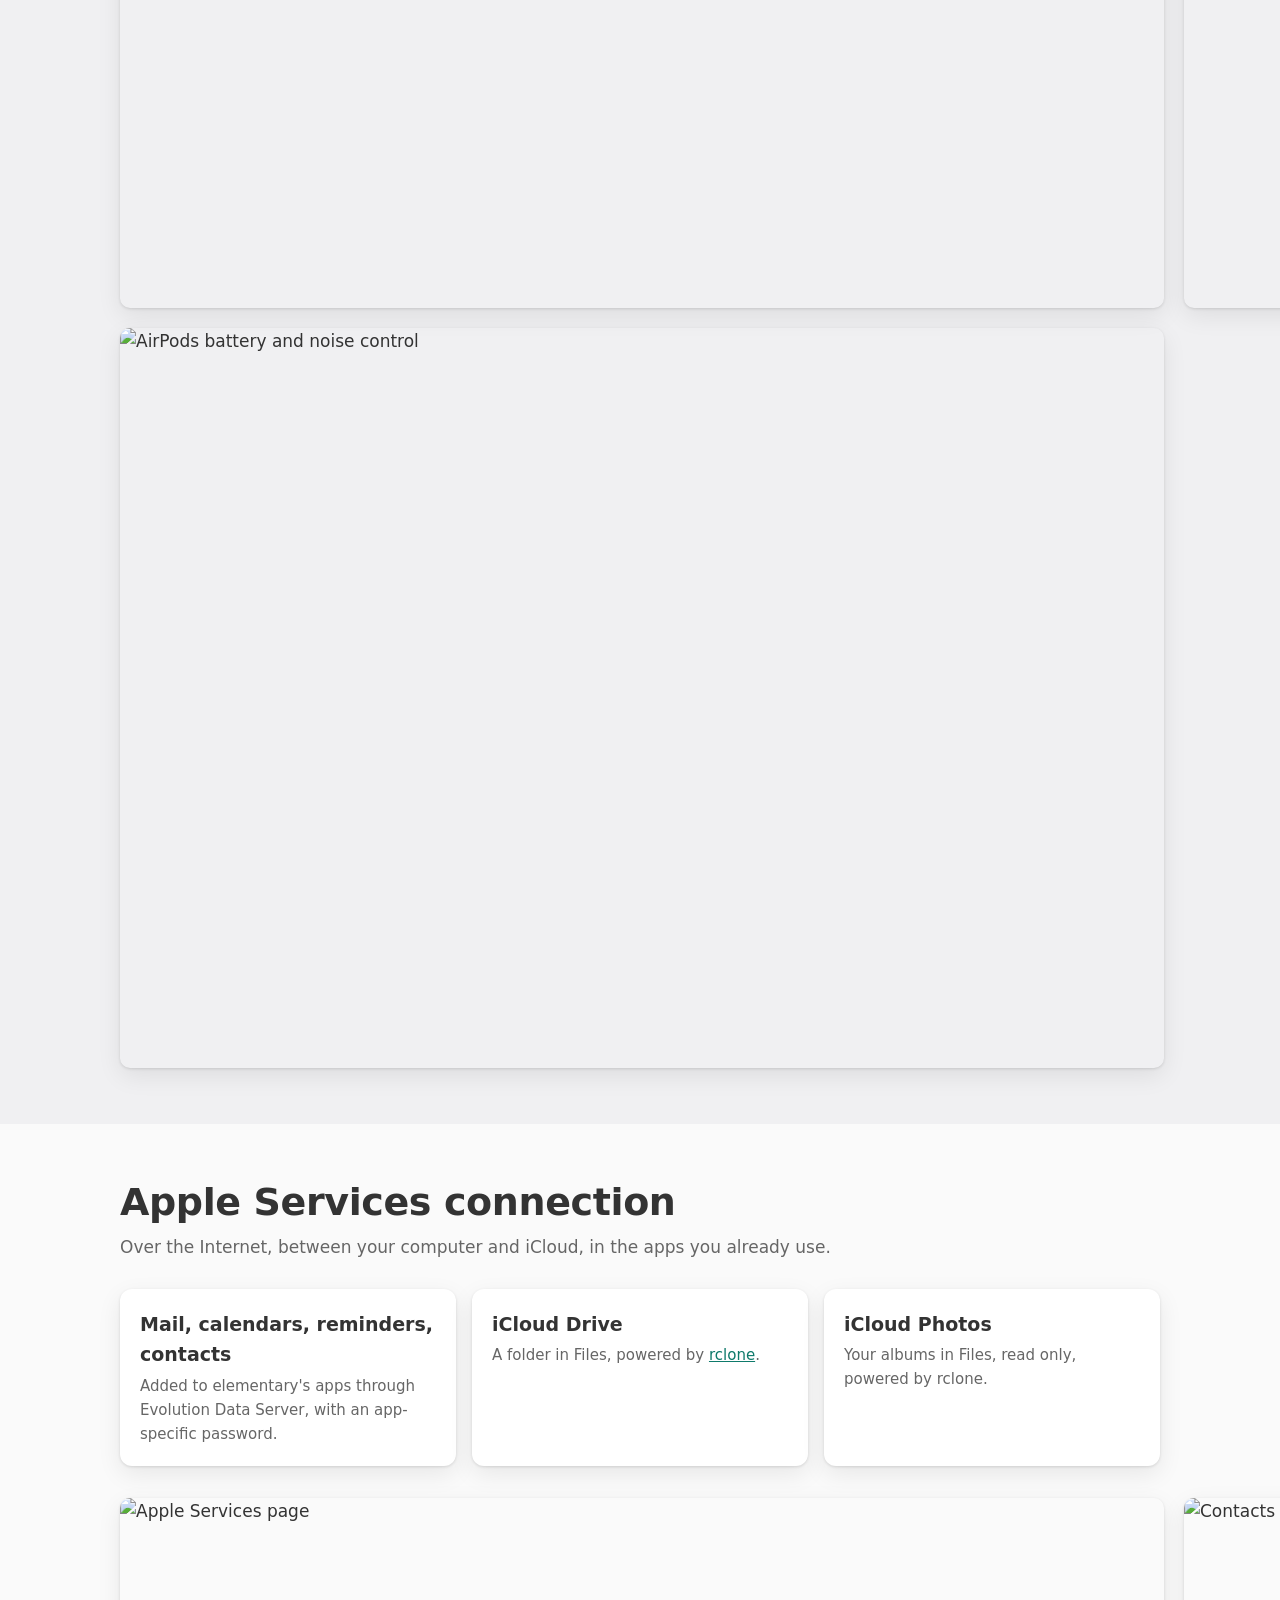
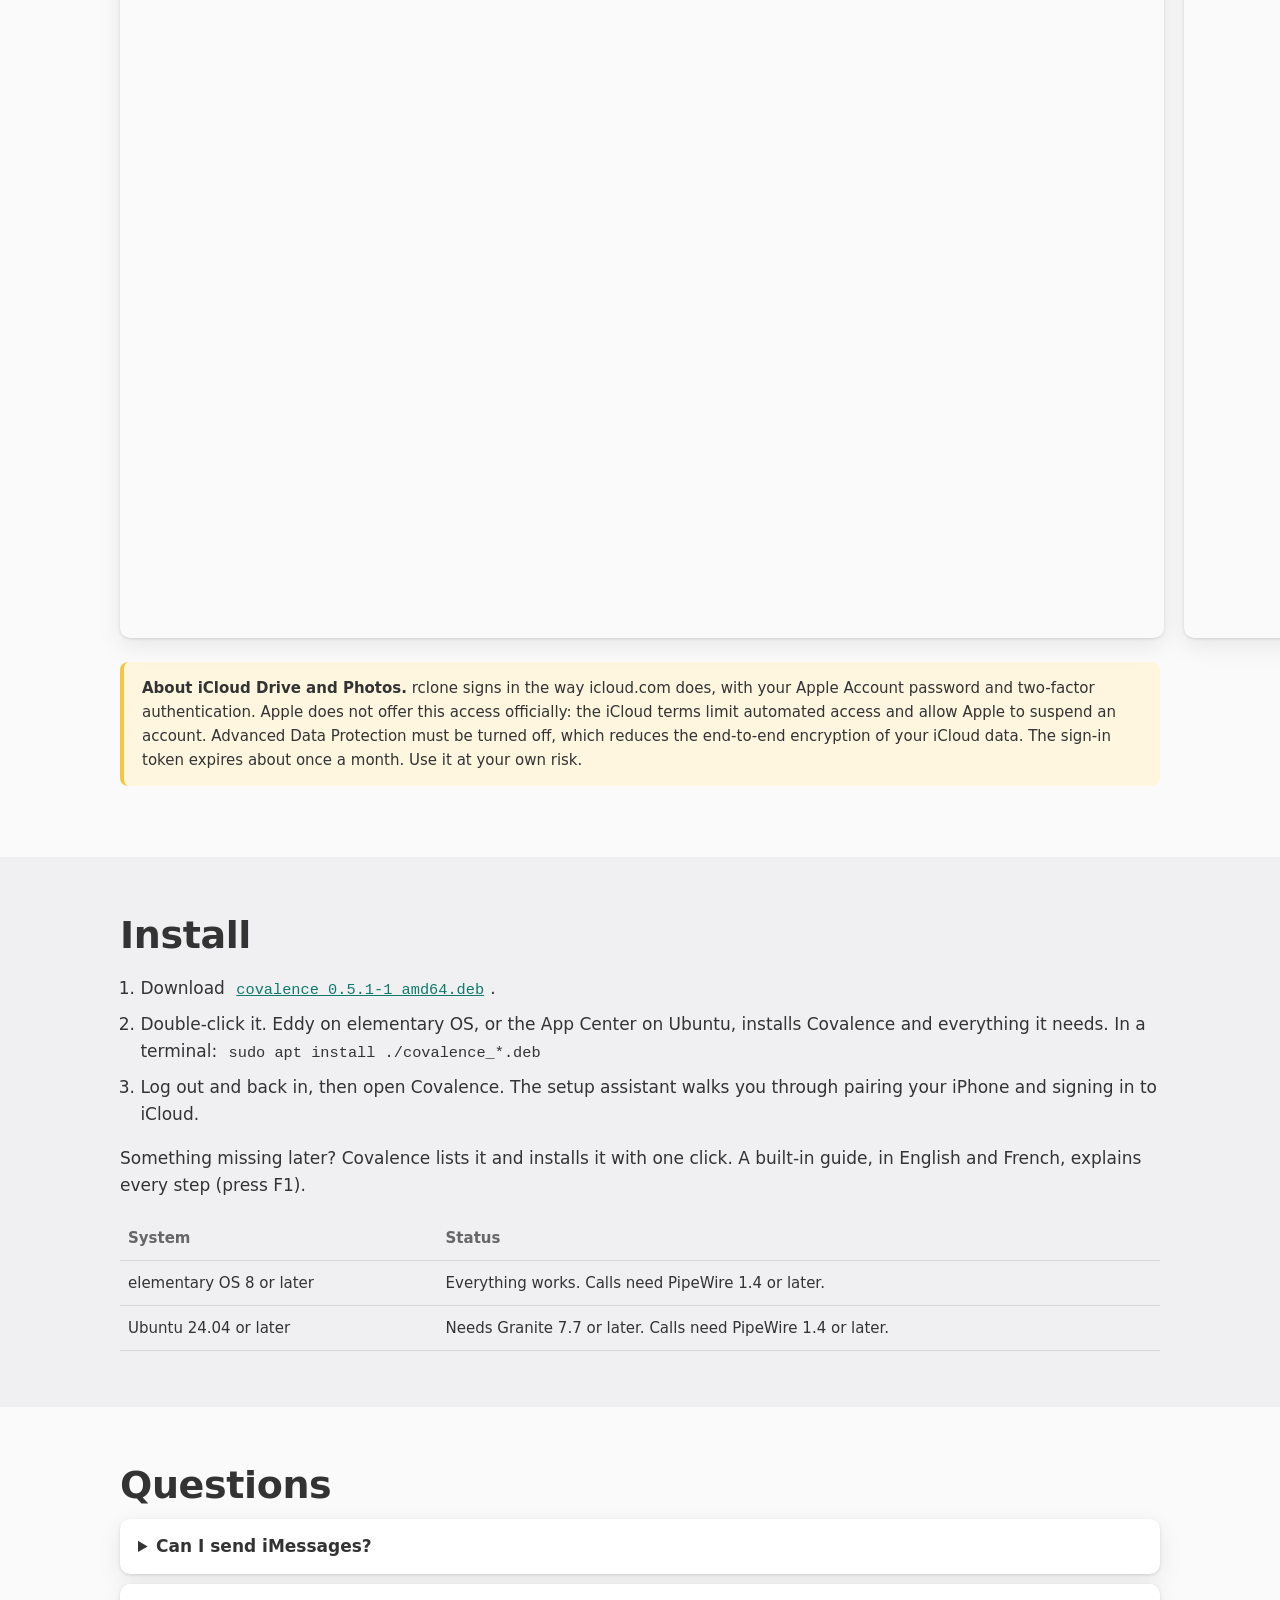
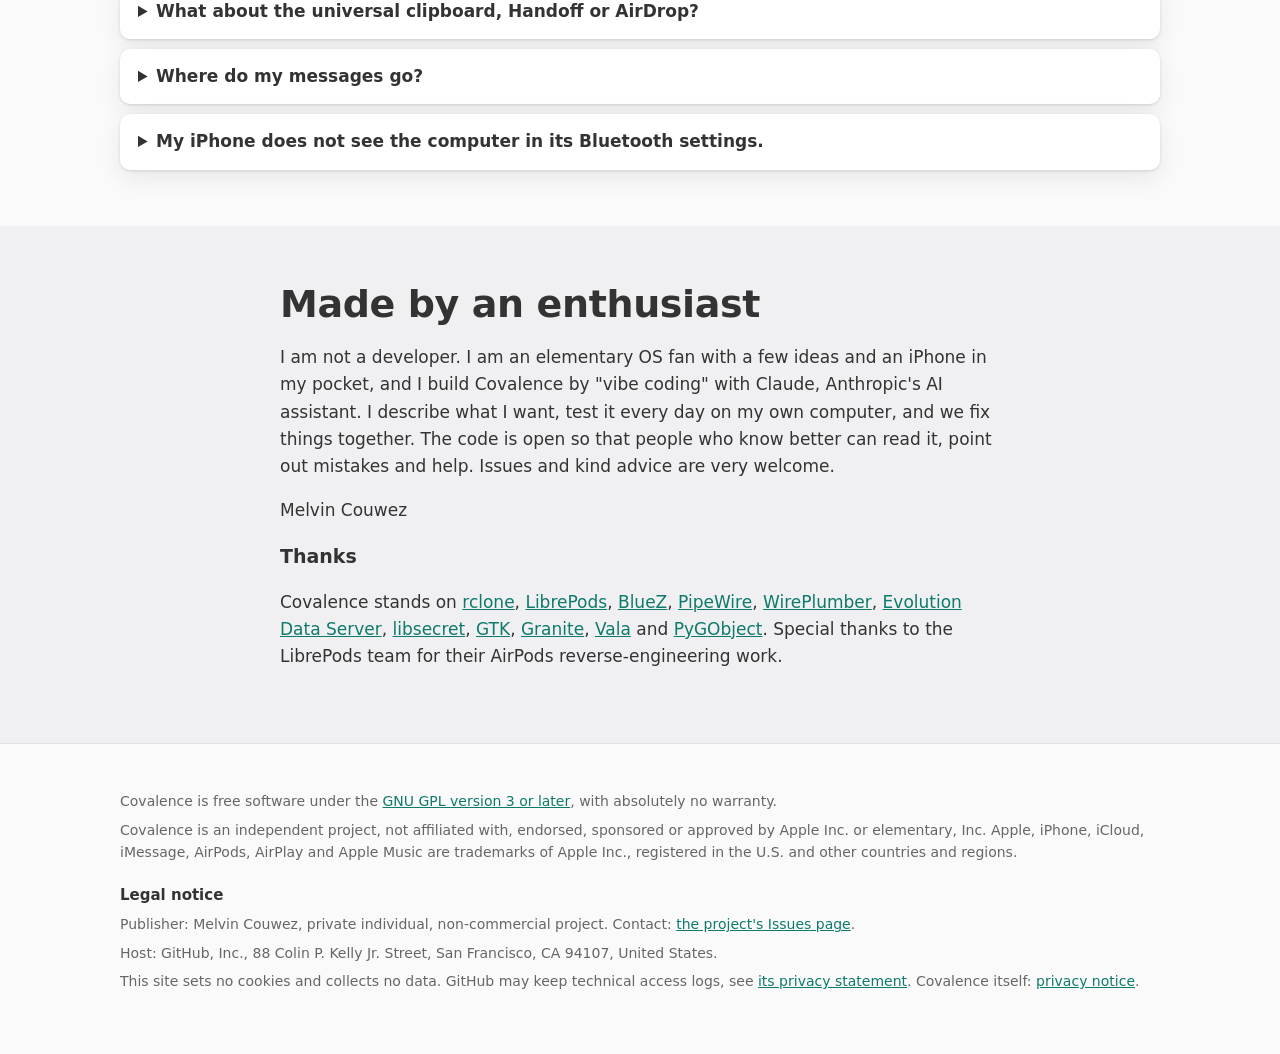
==== commit 701a70df: "Covalence 0.5.1 alpha AirPods Pro 3 recognised, with noise control, adaptive audio and conversation " ====
--- a/site/index.html
+++ b/site/index.html
@@ -82,7 +82,7 @@
       <div class="wrap">
         <h2>Install</h2>
         <ol class="steps">
-          <li>Download <a href="https://github.com/melvincouwez-alt/covalence/releases/tag/v0.5.0"><code>covalence_0.5.0-1_amd64.deb</code></a>.</li>
+          <li>Download <a href="https://github.com/melvincouwez-alt/covalence/releases/tag/v0.5.1"><code>covalence_0.5.1-1_amd64.deb</code></a>.</li>
           <li>Double-click it. Eddy on elementary OS, or the App Center on Ubuntu, installs Covalence and everything it needs. In a terminal: <code>sudo apt install ./covalence_*.deb</code></li>
           <li>Log out and back in, then open Covalence. The setup assistant walks you through pairing your iPhone and signing in to iCloud.</li>
         </ol>
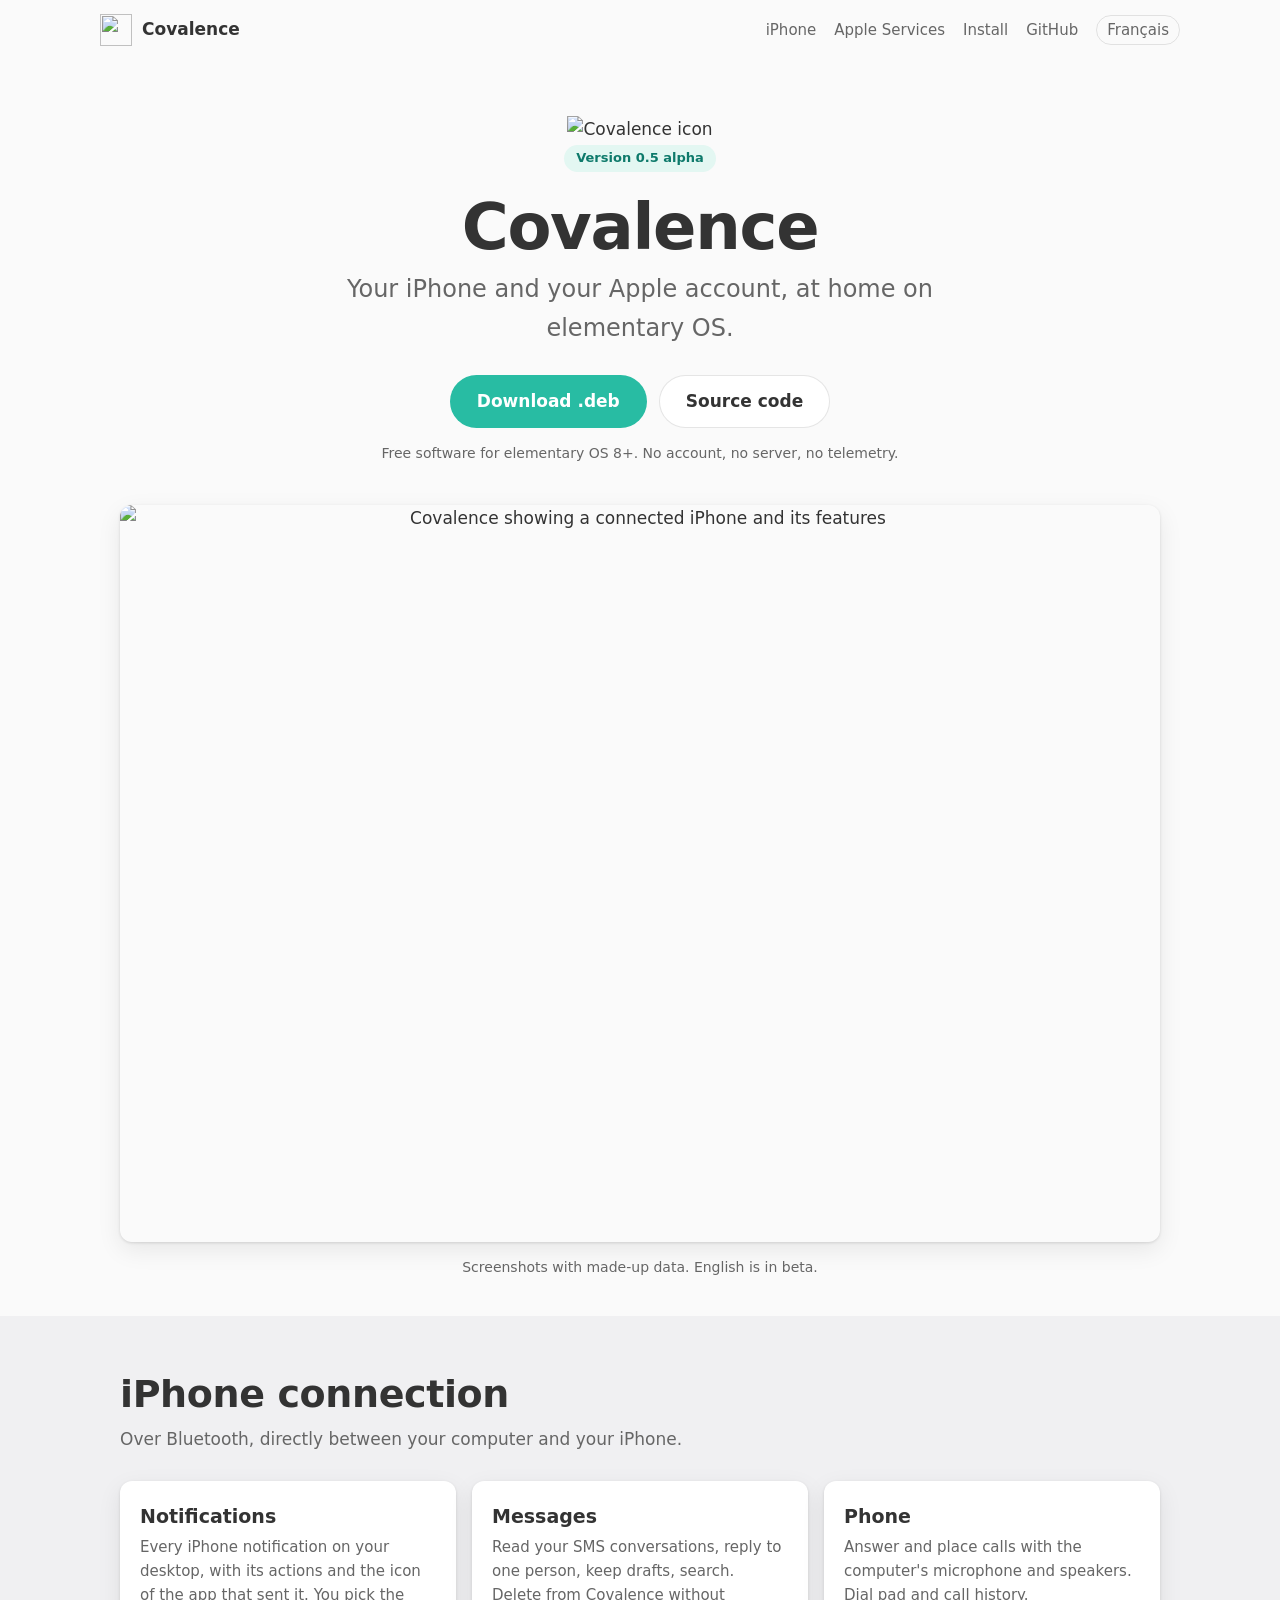
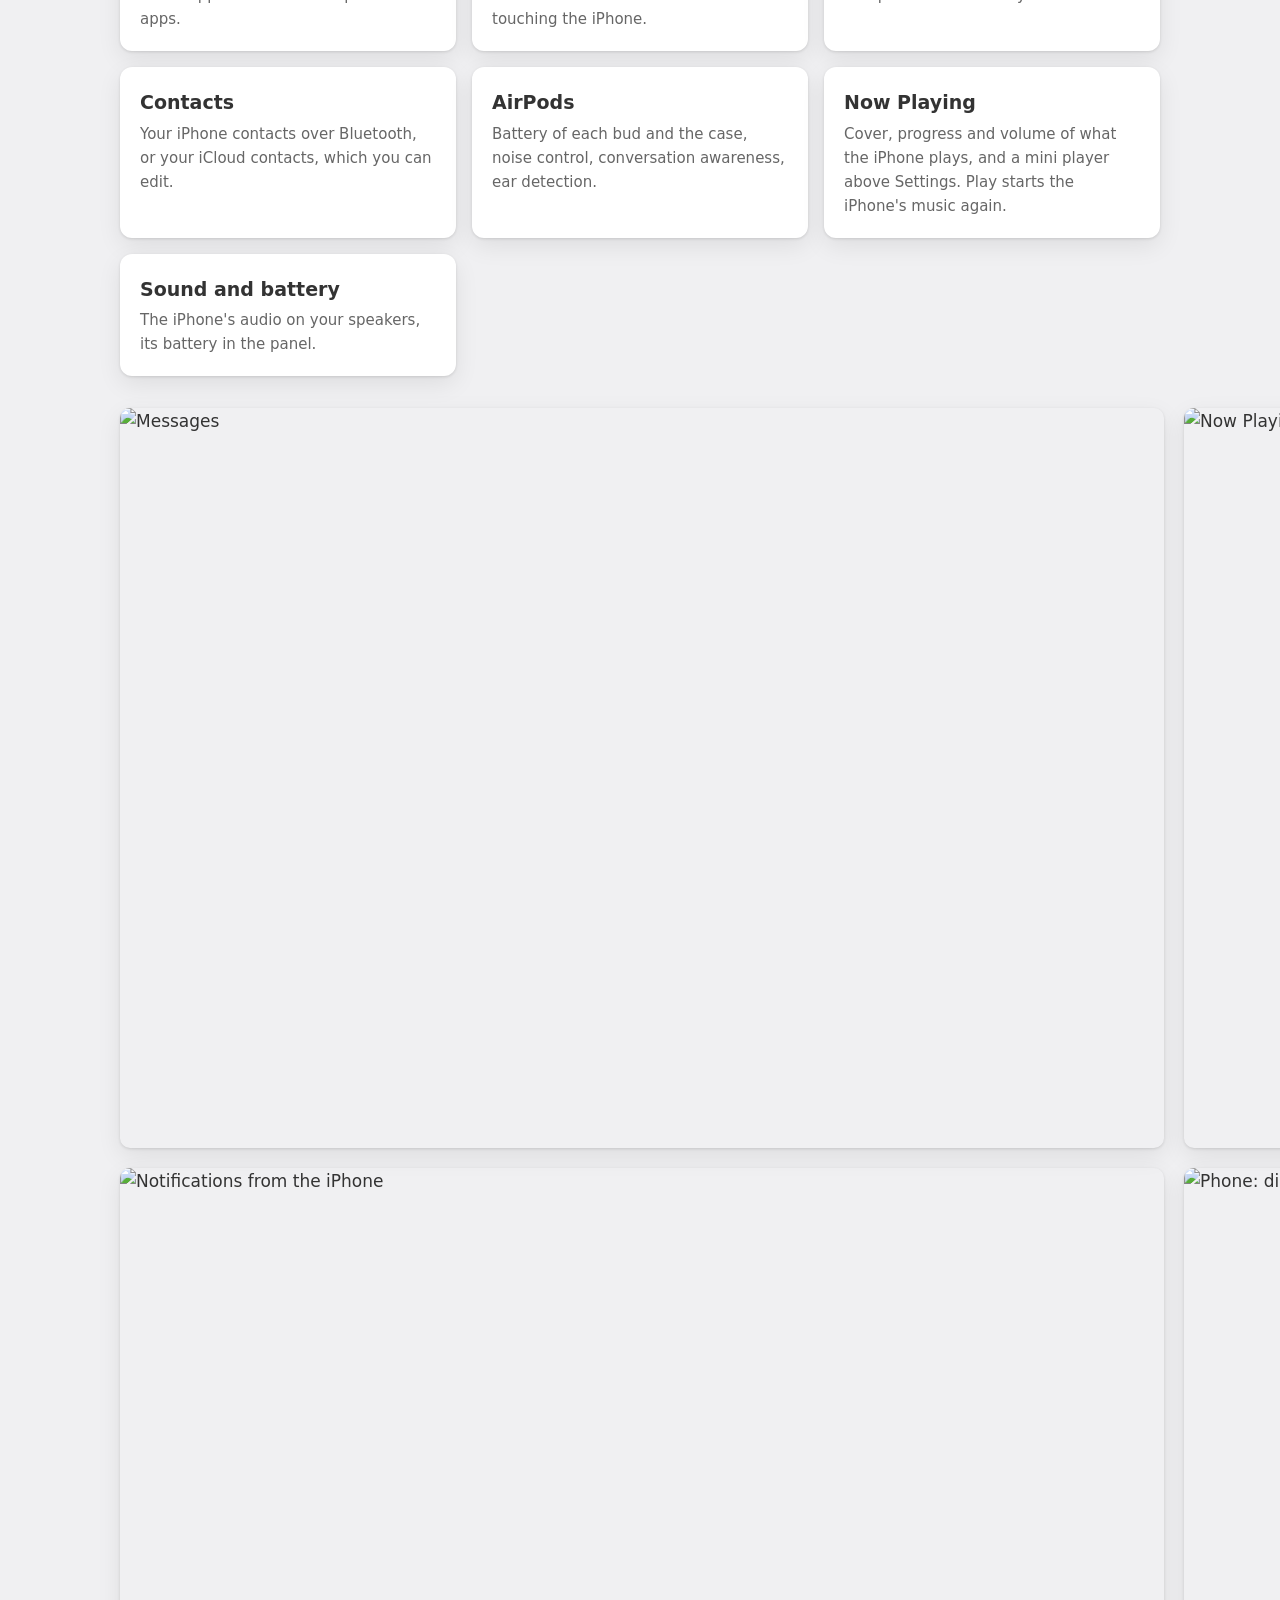
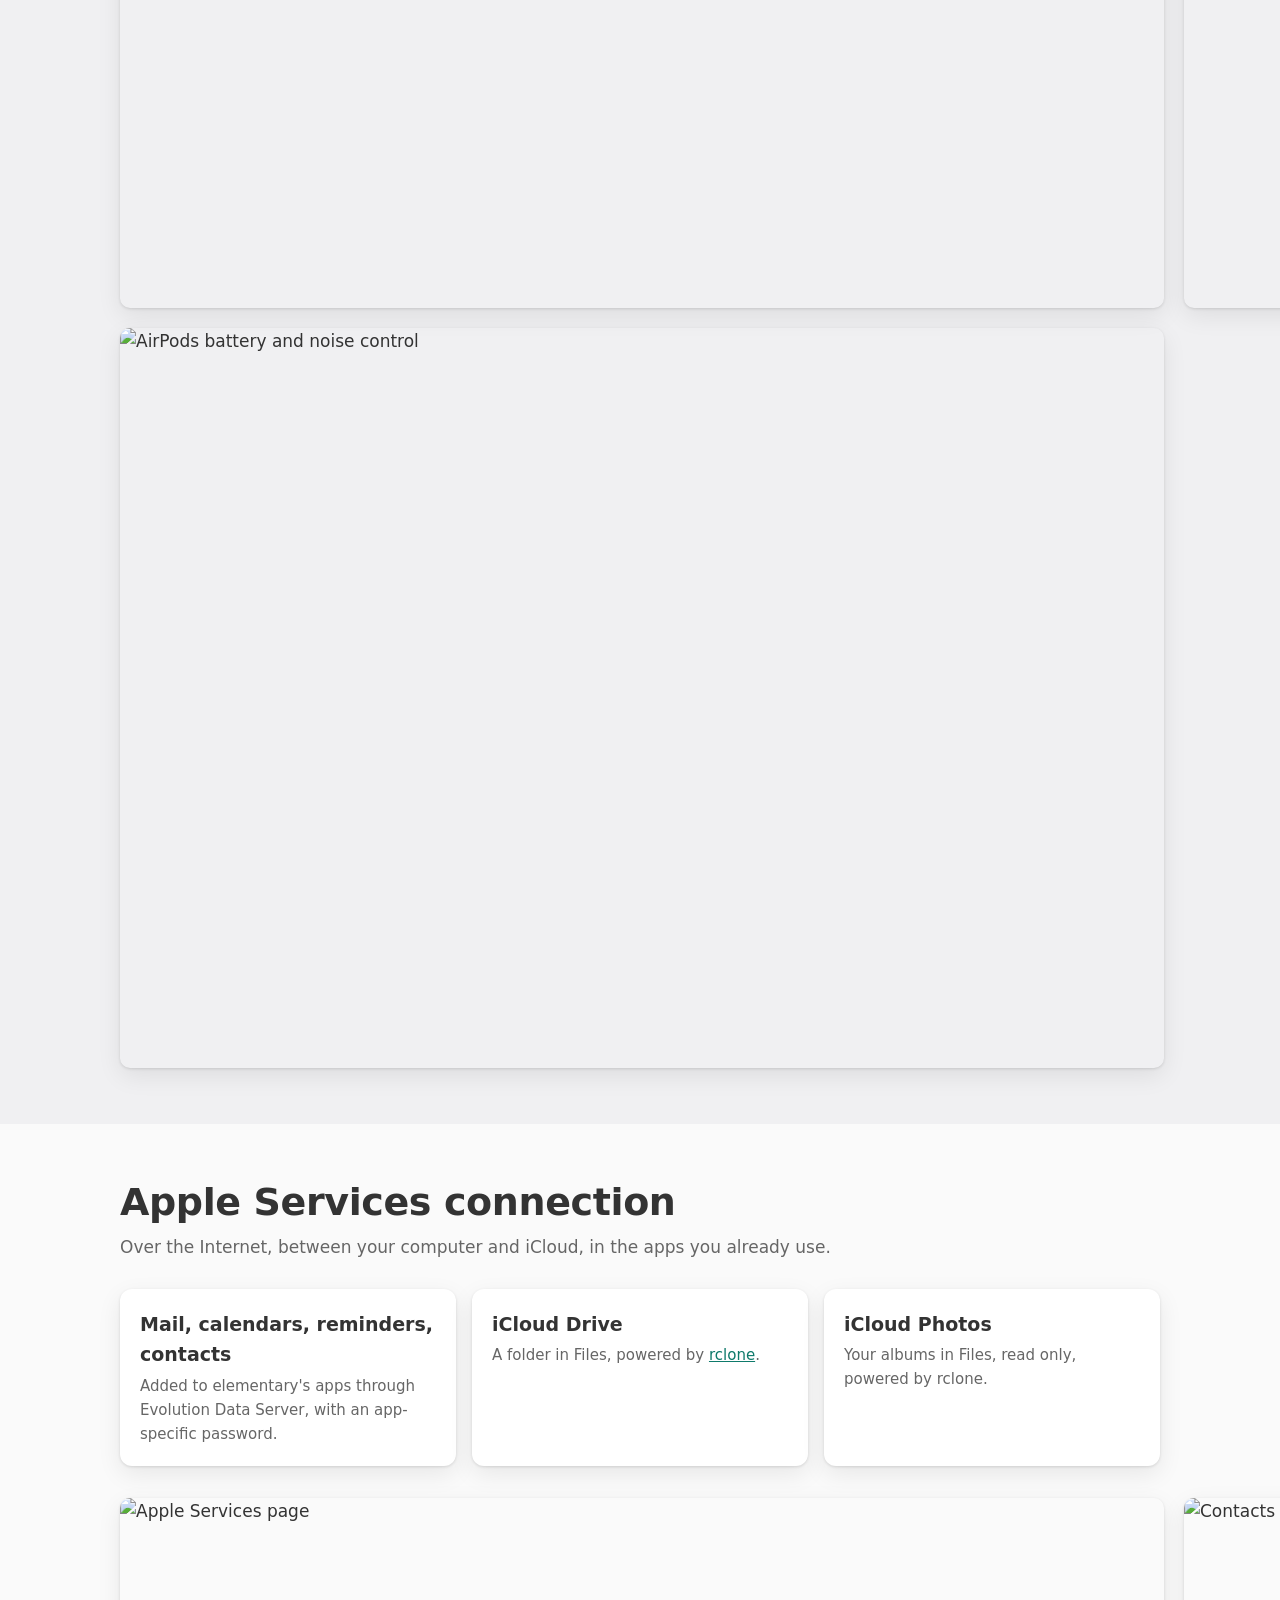
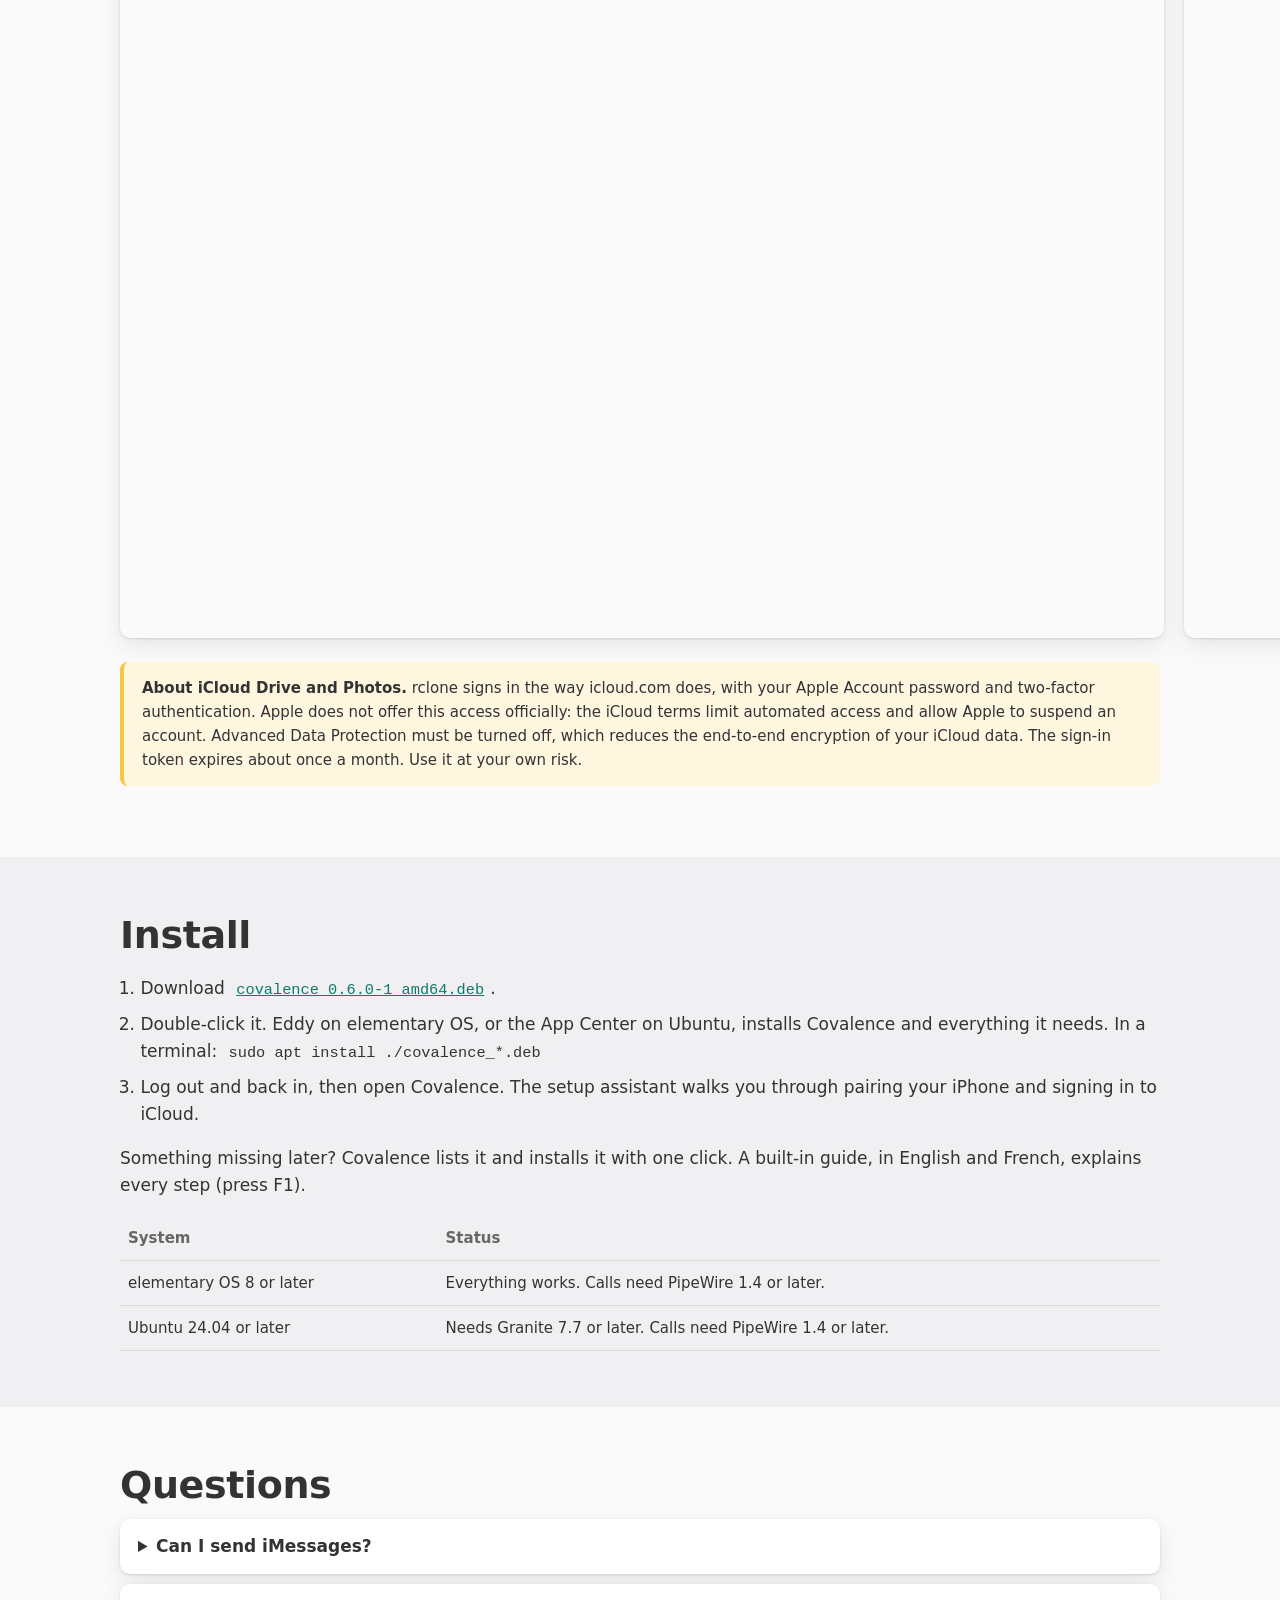
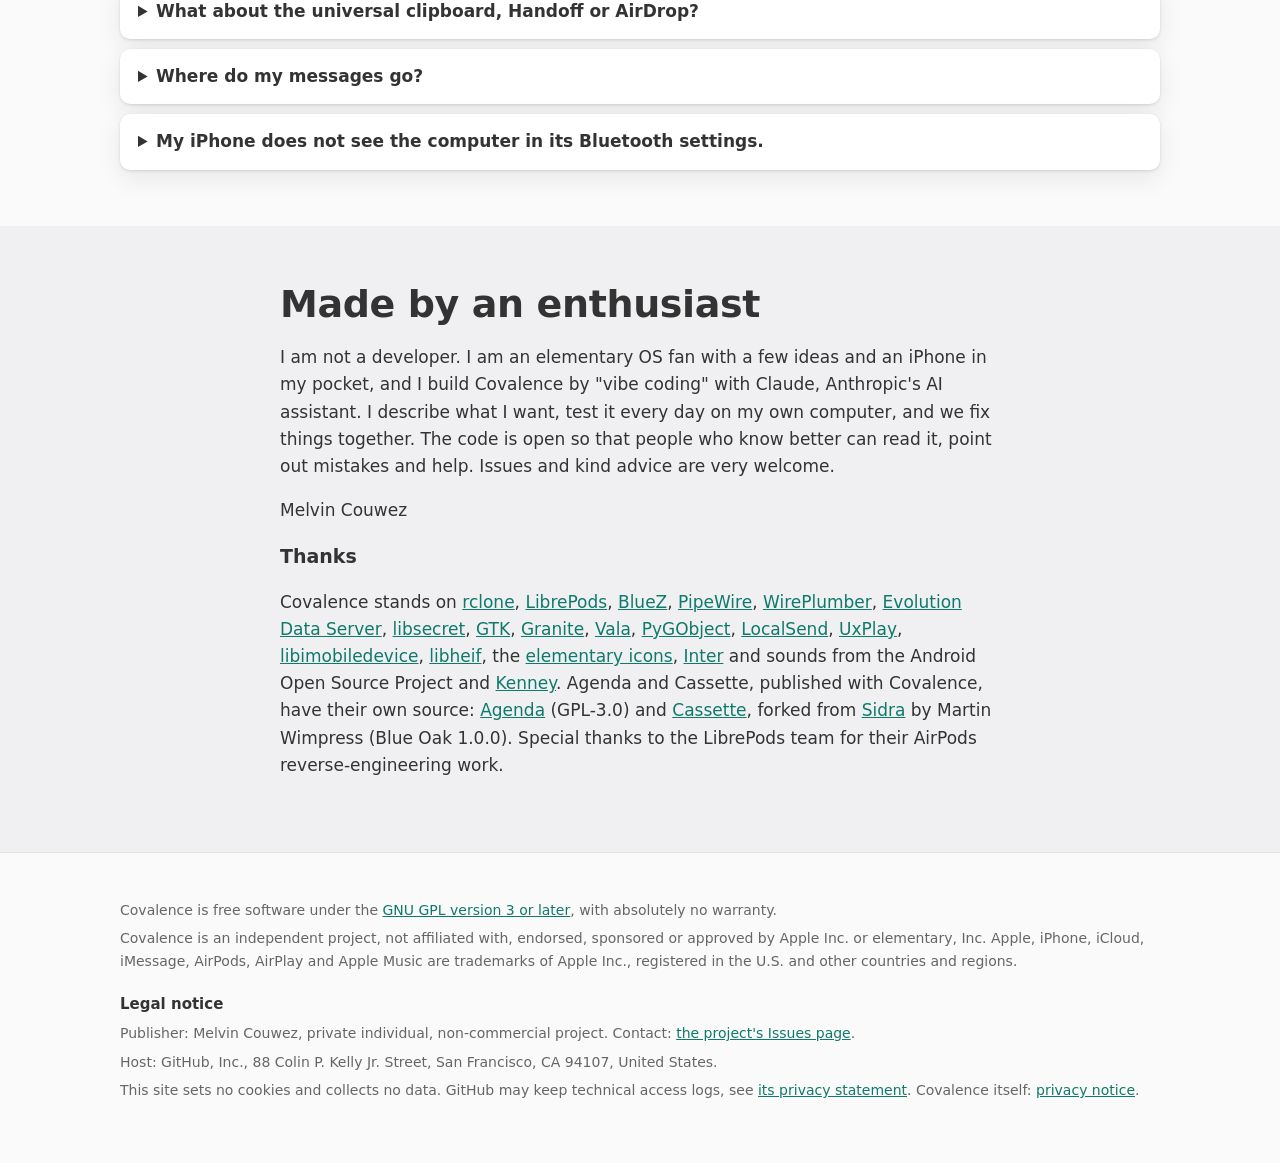
==== commit 0dc597c4: "Covalence 0.6.0 alpha" ====
--- a/site/index.html
+++ b/site/index.html
@@ -82,7 +82,7 @@
       <div class="wrap">
         <h2>Install</h2>
         <ol class="steps">
-          <li>Download <a href="https://github.com/melvincouwez-alt/covalence/releases/tag/v0.5.1"><code>covalence_0.5.1-1_amd64.deb</code></a>.</li>
+          <li>Download <a href="https://github.com/melvincouwez-alt/covalence/releases/tag/v0.6.0"><code>covalence_0.6.0-1_amd64.deb</code></a>.</li>
           <li>Double-click it. Eddy on elementary OS, or the App Center on Ubuntu, installs Covalence and everything it needs. In a terminal: <code>sudo apt install ./covalence_*.deb</code></li>
           <li>Log out and back in, then open Covalence. The setup assistant walks you through pairing your iPhone and signing in to iCloud.</li>
         </ol>
@@ -121,8 +121,15 @@
           <a href="https://gitlab.gnome.org/GNOME/libsecret">libsecret</a>,
           <a href="https://gitlab.gnome.org/GNOME/gtk">GTK</a>,
           <a href="https://github.com/elementary/granite">Granite</a>,
-          <a href="https://gitlab.gnome.org/GNOME/vala">Vala</a> and
-          <a href="https://gitlab.gnome.org/GNOME/pygobject">PyGObject</a>.
+          <a href="https://gitlab.gnome.org/GNOME/vala">Vala</a>,
+          <a href="https://gitlab.gnome.org/GNOME/pygobject">PyGObject</a>,
+          <a href="https://github.com/localsend/protocol">LocalSend</a>,
+          <a href="https://github.com/FDH2/UxPlay">UxPlay</a>,
+          <a href="https://github.com/libimobiledevice/libimobiledevice">libimobiledevice</a>,
+          <a href="https://github.com/strukturag/libheif">libheif</a>,
+          the <a href="https://github.com/elementary/icons">elementary icons</a>,
+          <a href="https://github.com/rsms/inter">Inter</a> and sounds from the Android Open Source Project and <a href="https://kenney.nl/assets/interface-sounds">Kenney</a>.
+          Agenda and Cassette, published with Covalence, have their own source: <a href="https://github.com/melvincouwez-alt/agenda">Agenda</a> (GPL-3.0) and <a href="https://github.com/melvincouwez-alt/cassette">Cassette</a>, forked from <a href="https://github.com/wimpysworld/sidra">Sidra</a> by Martin Wimpress (Blue Oak 1.0.0).
           Special thanks to the LibrePods team for their AirPods reverse-engineering work.</p>
       </div>
     </section>
